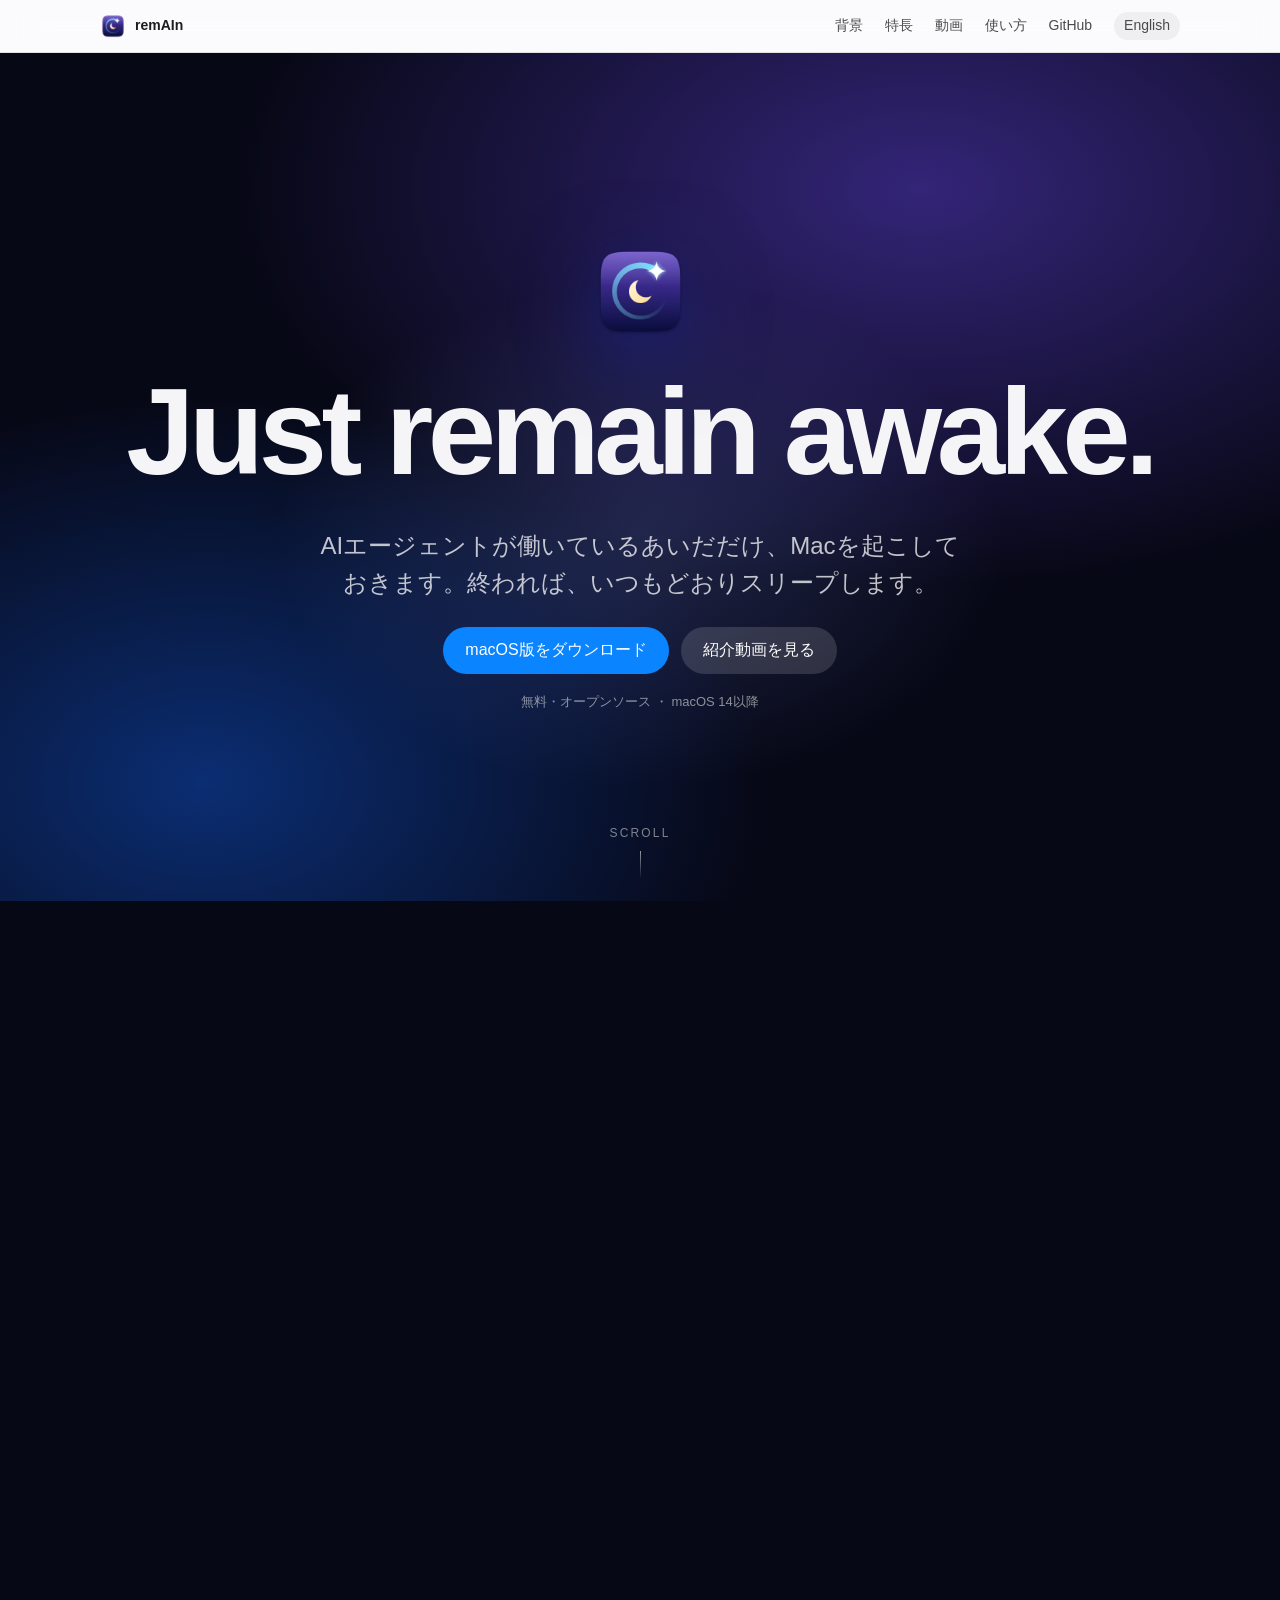
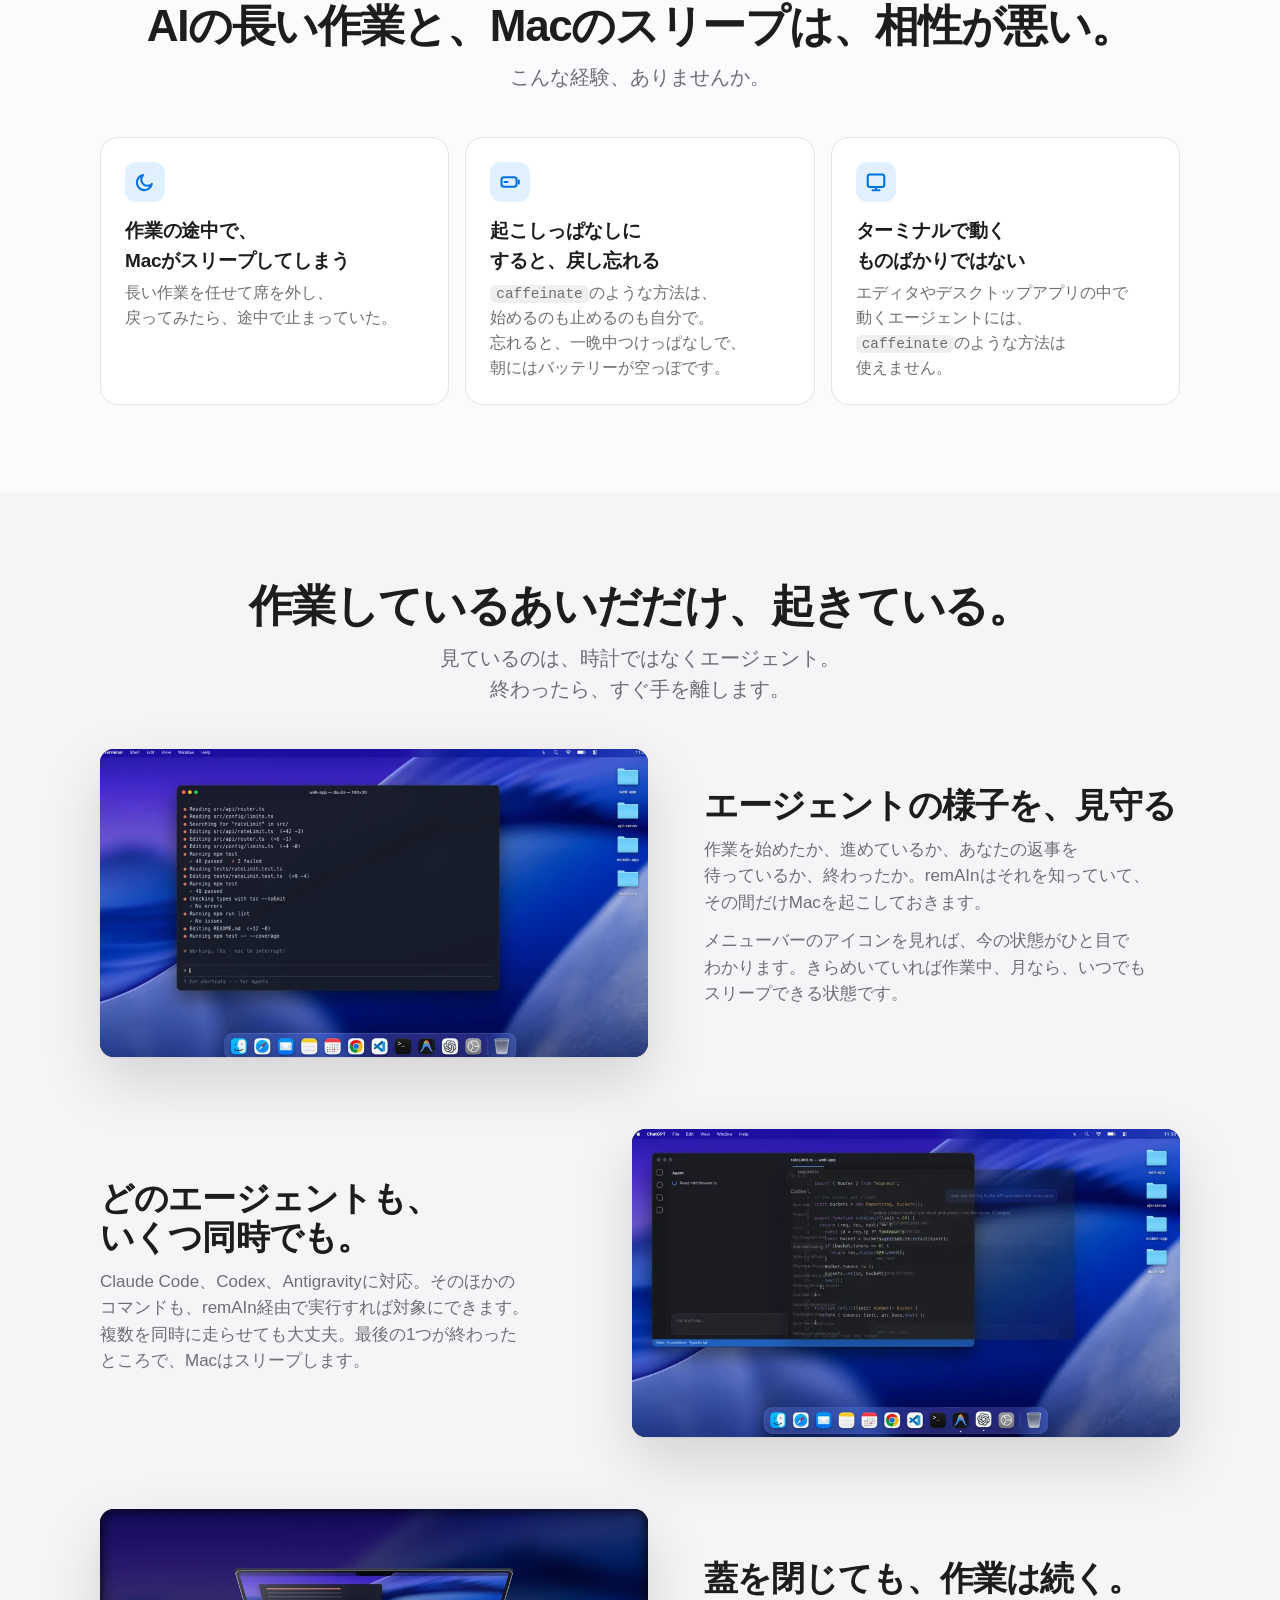
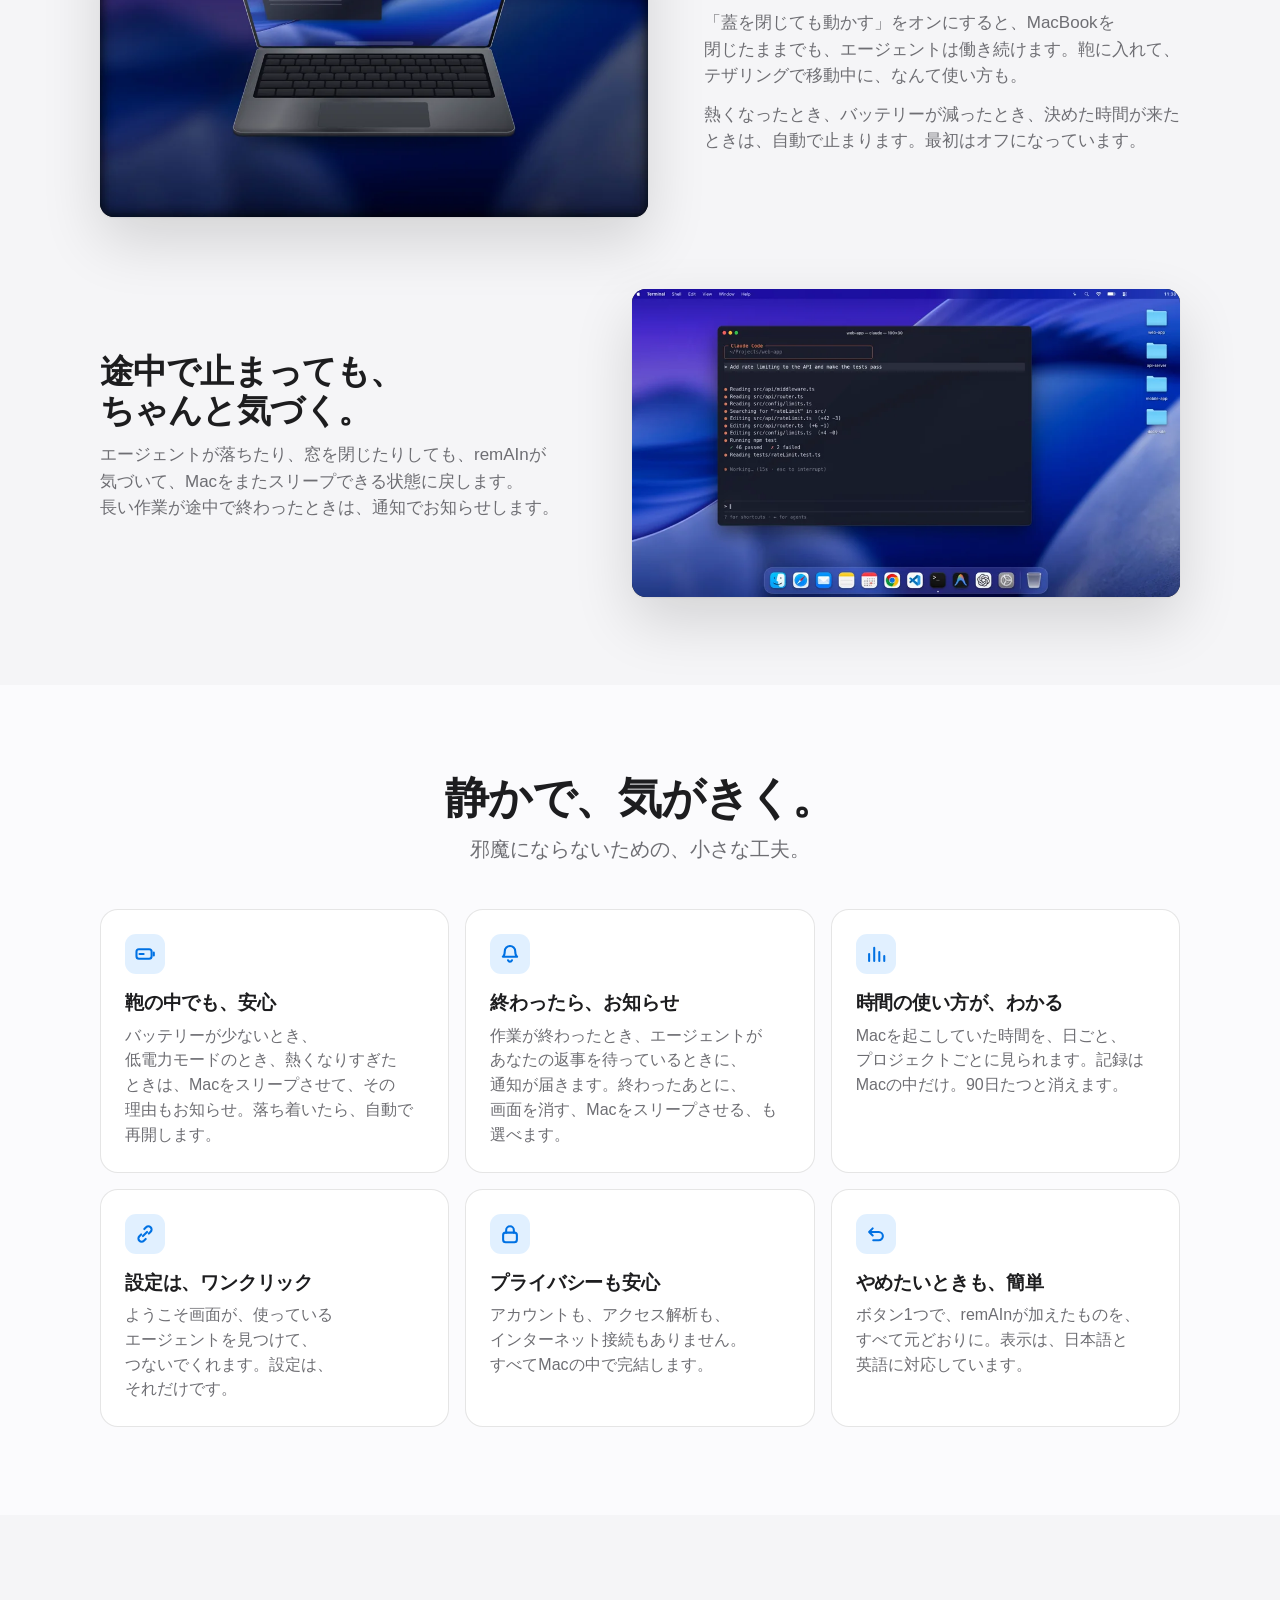
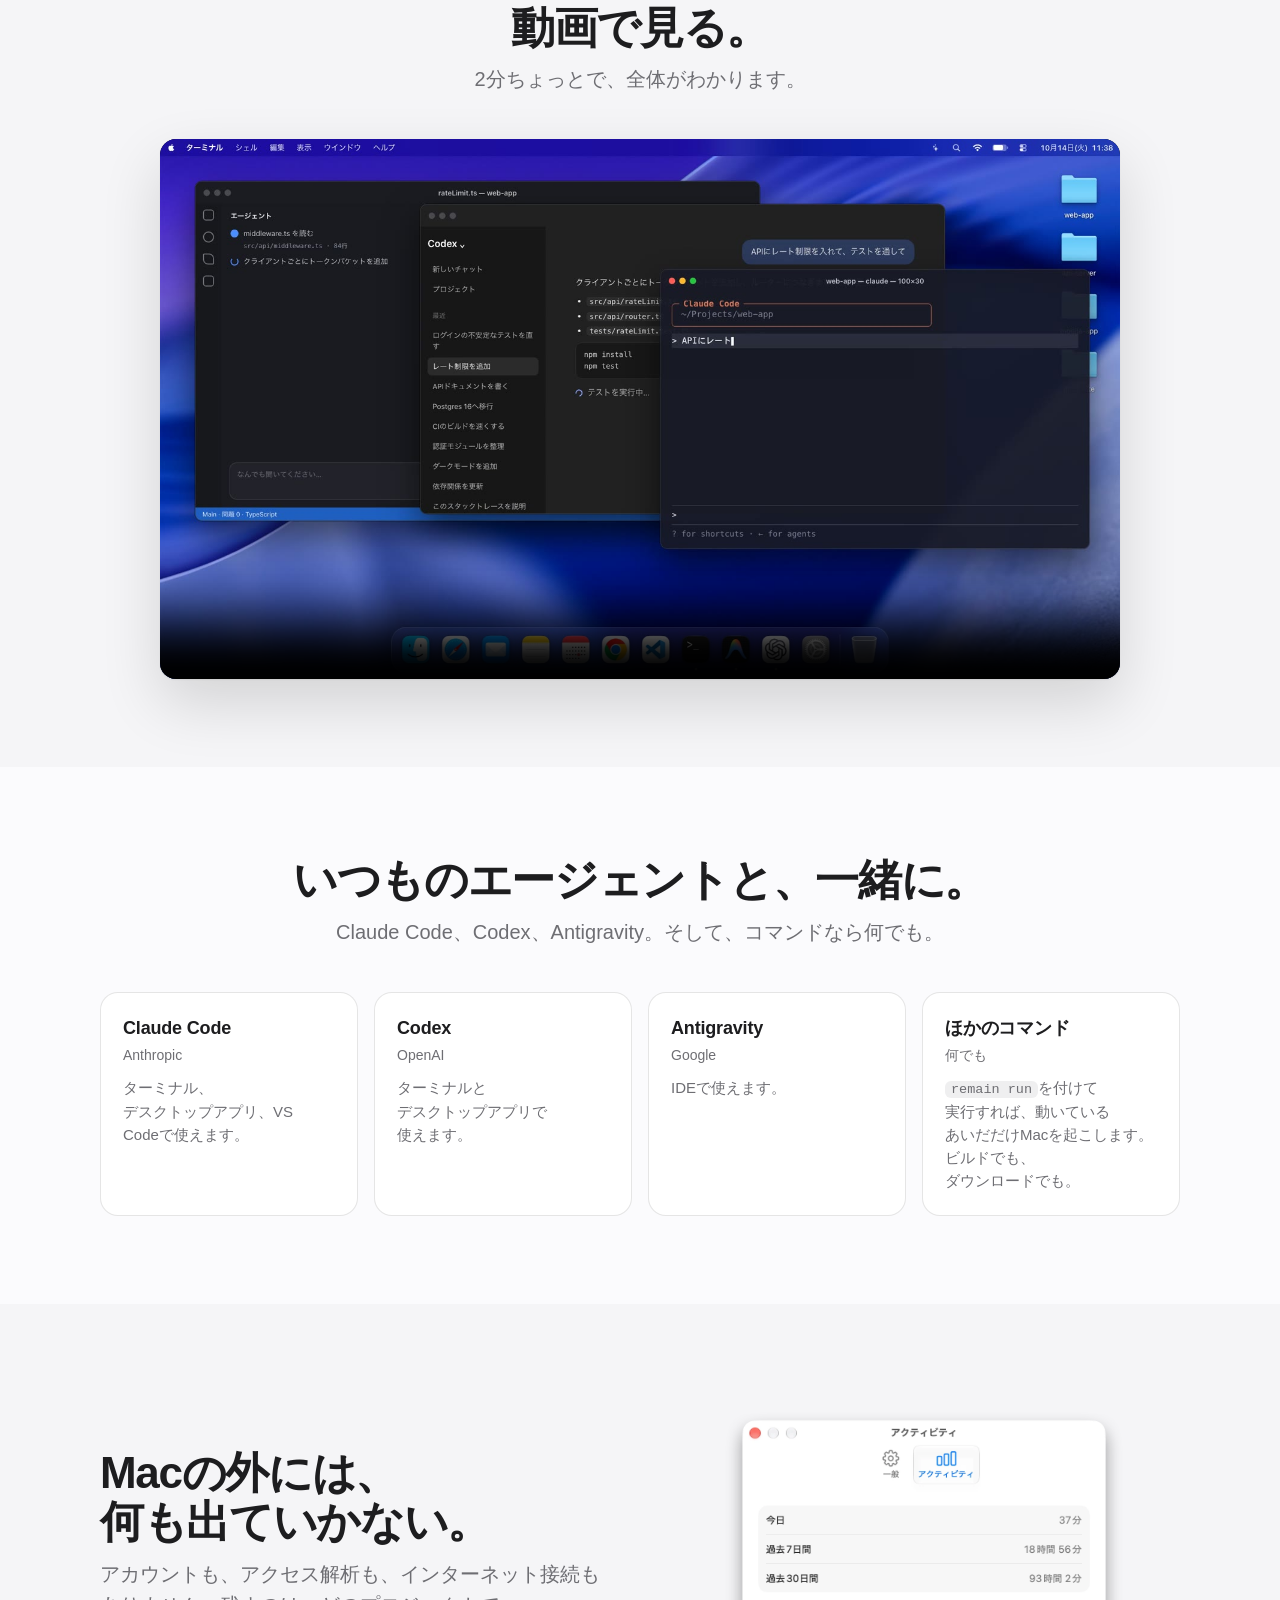
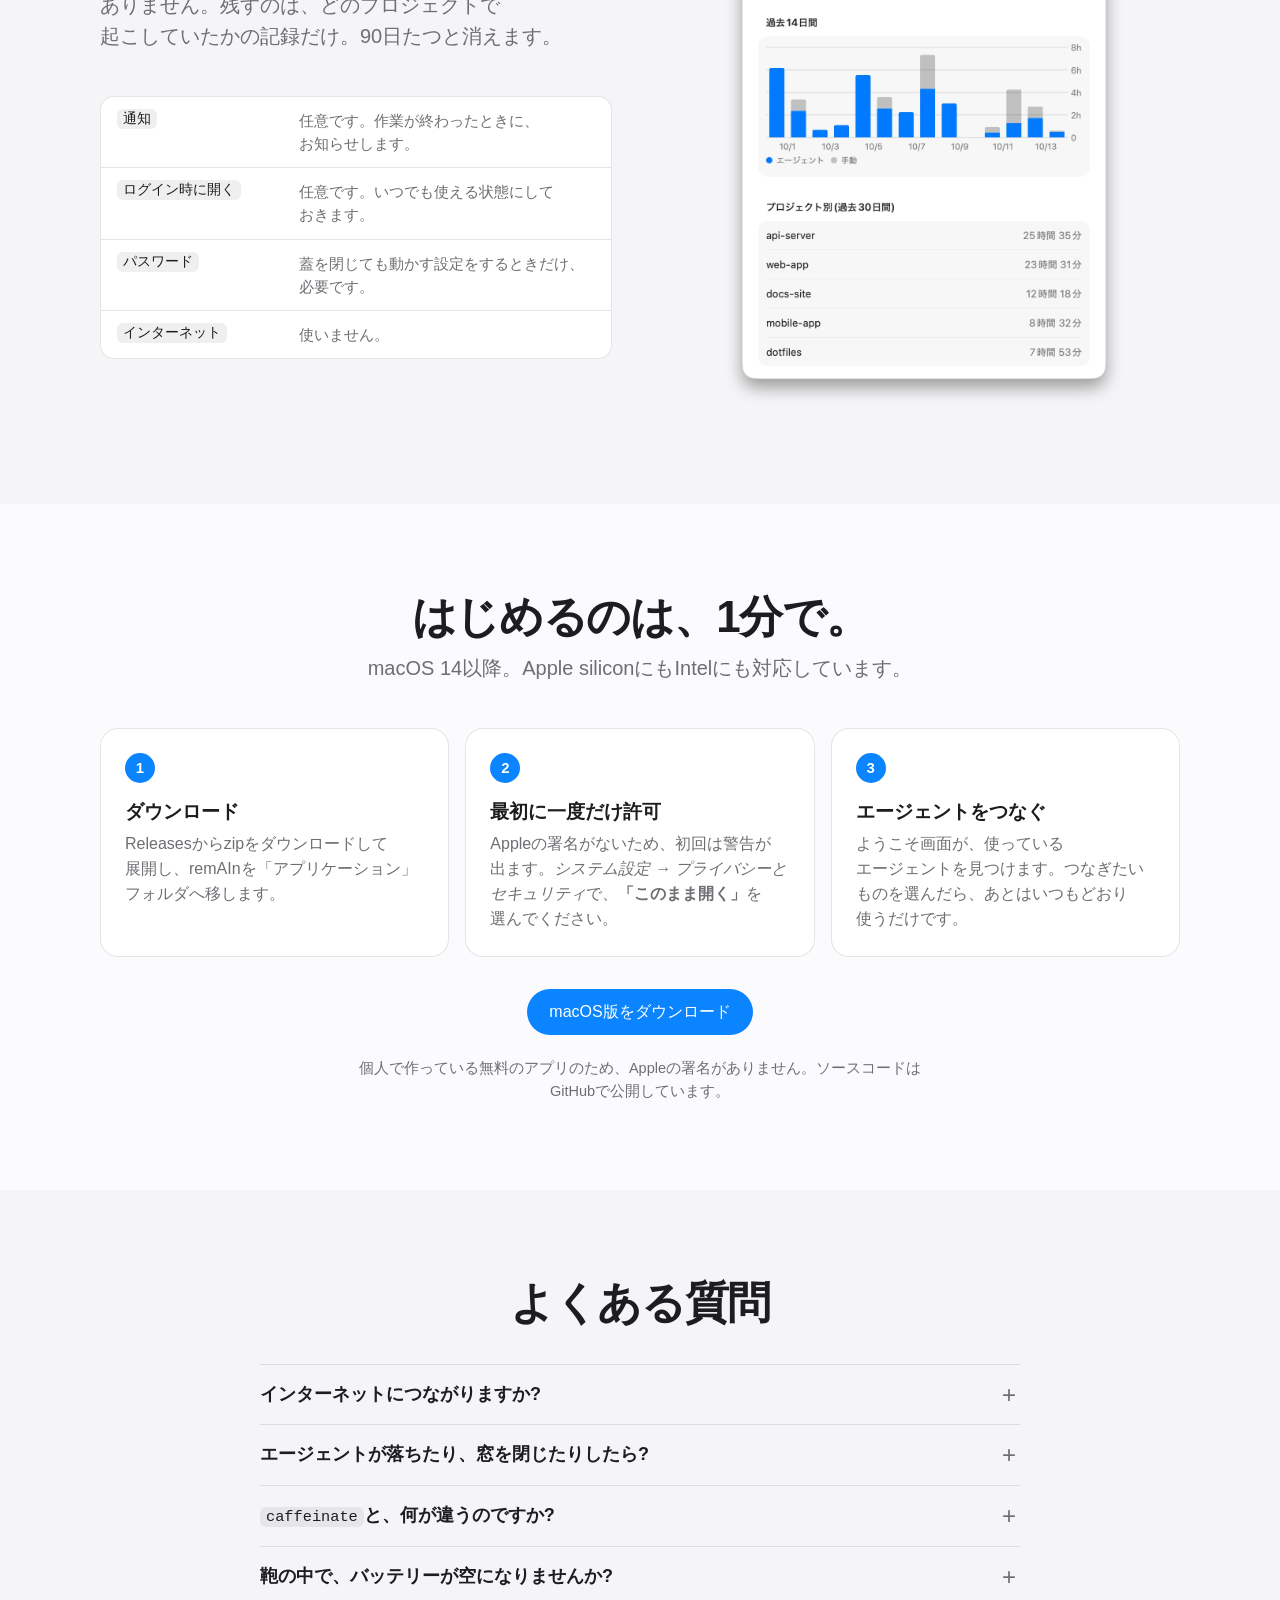
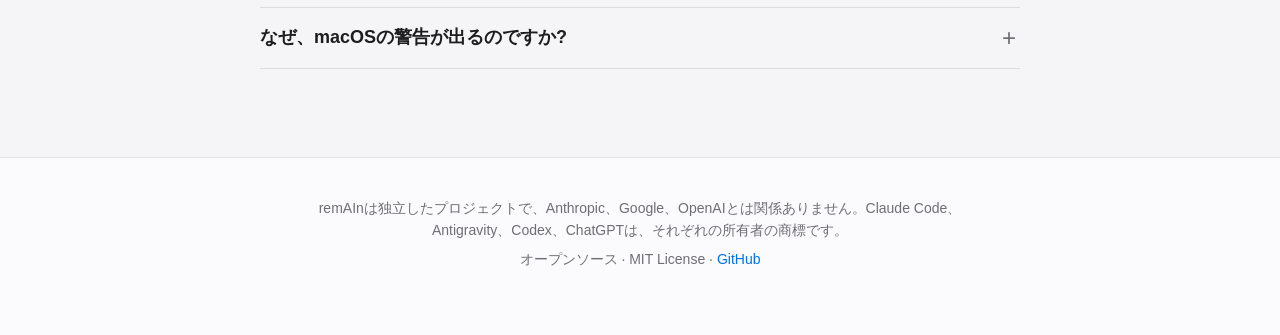
==== docs/ja/index.html @ 37622bcc "docs: stop saying 'wrap' for commands; describe what actually happens" ====
<!doctype html>
<html lang="ja">
<head>
<meta charset="utf-8">
<meta name="viewport" content="width=device-width, initial-scale=1">
<title>remAIn: AIエージェントが働くあいだだけ、Macを起こしておく</title>
<meta name="description" content="AIエージェント(Claude Code、Codex、Antigravity)が働いているあいだだけMacを起こしておき、終われば、いつもどおりスリープさせる、メニューバーの小さなアプリ。">
<meta property="og:title" content="remAIn: AIエージェントが働くあいだだけ、Macを起こしておく">
<meta property="og:description" content="エージェントが働くあいだは起きていて、終われば、いつもどおりスリープする。無料、オープンソース、Macの外には何も出ません。">
<meta property="og:type" content="website">
<meta property="og:image" content="https://haruhito767676.github.io/remain/media/social-preview.png">
<link rel="icon" href="../media/favicon-32.png">
<link rel="apple-touch-icon" href="../media/icon-256.png">
<link rel="alternate" hreflang="en" href="https://haruhito767676.github.io/remain/">
<link rel="stylesheet" href="../style.css">
</head>
<body>
<header class="nav"><div class="wrap">
  <a class="brand" href="#top"><img src="../media/icon-256.png" width="26" height="26" alt="">remAIn</a>
  <span class="grow"></span>
  <a class="hide-s" href="#why">背景</a><a class="hide-s" href="#features">特長</a><a class="hide-s" href="#video">動画</a><a class="hide-s" href="#install">使い方</a><a class="hide-s" href="https://github.com/haruhito767676/remain">GitHub</a>
  <a class="lang" href="../" hreflang="en">English</a>
</div></header>

<main>
<section class="hero" id="top" data-hero>
  <div class="stick">
    <div class="hero-inner">
      <img class="hero-icon" src="../media/icon-256.png" alt="">
      <h1 class="pun" aria-label="remAIn"><span class="side" data-side>Just&nbsp;</span>rem<span class="aiwrap"><span class="lo">AI</span><span class="ai">AI</span></span>n<span class="side" data-side>&nbsp;awake.</span></h1>
      <div class="hero-rest">
        <p class="lead">AIエージェントが働いているあいだだけ、Macを起こしておきます。終われば、いつもどおりスリープします。</p>
        <div class="cta"><a class="btn" href="https://github.com/haruhito767676/remain/releases/latest">macOS版をダウンロード</a><a class="btn alt" href="#video">紹介動画を見る</a></div>
        <p class="note">無料・オープンソース ・ macOS 14以降</p>
      </div>
    </div>
    <div class="hint">Scroll</div>
  </div>
</section>

<section id="why"><div class="wrap">
  <h2>AIの長い作業と、Macのスリープは、相性が悪い。</h2>
  <p class="sub">こんな経験、ありませんか。</p>
  <div class="grid">
    <div class="card"><div class="ic"><svg width="22" height="22" viewBox="0 0 16 16" fill="none" stroke="currentColor" stroke-width="1.5" stroke-linecap="round" stroke-linejoin="round" aria-hidden="true"><path d="M13 9.4A5.5 5.5 0 1 1 6.6 3a4.4 4.4 0 0 0 6.4 6.4z"/></svg></div><h3>作業の途中で、Macがスリープしてしまう</h3><p>長い作業を任せて席を外し、戻ってみたら、途中で止まっていた。</p></div>
    <div class="card"><div class="ic"><svg width="22" height="22" viewBox="0 0 16 16" fill="none" stroke="currentColor" stroke-width="1.5" stroke-linecap="round" stroke-linejoin="round" aria-hidden="true"><rect x="1.8" y="4.6" width="11" height="6.8" rx="1.8"/><path d="M14.4 7v2"/><path d="M4 8h2.2"/></svg></div><h3>起こしっぱなしにすると、戻し忘れる</h3><p><code>caffeinate</code>のような方法は、始めるのも止めるのも自分で。忘れると、一晩中つけっぱなしで、朝にはバッテリーが空っぽです。</p></div>
    <div class="card"><div class="ic"><svg width="22" height="22" viewBox="0 0 16 16" fill="none" stroke="currentColor" stroke-width="1.5" stroke-linecap="round" stroke-linejoin="round" aria-hidden="true"><rect x="2" y="2.6" width="12" height="9" rx="1.6"/><path d="M5.5 14h5M8 11.6V14"/></svg></div><h3>ターミナルで動くものばかりではない</h3><p>エディタやデスクトップアプリの中で動くエージェントには、<code>caffeinate</code>のような方法は使えません。</p></div>
  </div>
</div></section>

<section id="features" class="alt"><div class="wrap">
  <h2>作業しているあいだだけ、起きている。</h2>
  <p class="sub">見ているのは、時計ではなくエージェント。終わったら、すぐ手を離します。</p>

  <div class="feature">
    <div class="media"><img src="../media/loop-hero.webp" width="960" height="540" alt="エージェントが作業しているあいだ、メニューバーのアイコンがきらめき、時計が進みます。終わると、アイコンは月に戻ります"></div>
    <div><h3>エージェントの様子を、見守る</h3><p>作業を始めたか、進めているか、あなたの返事を待っているか、終わったか。remAInはそれを知っていて、その間だけMacを起こしておきます。</p><p>メニューバーのアイコンを見れば、今の状態がひと目でわかります。きらめいていれば作業中、月なら、いつでもスリープできる状態です。</p></div>
  </div>
  <div class="feature flip">
    <div class="media"><img src="../media/loop-agents.webp" width="960" height="540" alt="IDE、ChatGPTアプリ、ターミナルの3つのエージェントが同時に動き、2つが終わって窓が消え、最後の1つが動き続けます" loading="lazy"></div>
    <div><h3>どのエージェントも、いくつ同時でも。</h3><p>Claude Code、Codex、Antigravityに対応。そのほかのコマンドも、remAIn経由で実行すれば対象にできます。複数を同時に走らせても大丈夫。最後の1つが終わったところで、Macはスリープします。</p></div>
  </div>
  <div class="feature">
    <div class="media"><img src="../media/loop-lid.webp" width="960" height="540" alt="MacBookの蓋を閉じても作業は続き、合わせ目に小さな灯りが残ります。作業が止まると、灯りが消えます" loading="lazy"></div>
    <div><h3>蓋を閉じても、作業は続く。</h3><p>「蓋を閉じても動かす」をオンにすると、MacBookを閉じたままでも、エージェントは働き続けます。鞄に入れて、テザリングで移動中に、なんて使い方も。</p><p>熱くなったとき、バッテリーが減ったとき、決めた時間が来たときは、自動で止まります。最初はオフになっています。</p></div>
  </div>
  <div class="feature flip">
    <div class="media"><img src="../media/loop-stop.webp" width="960" height="540" alt="ターミナルが接続エラーで止まり、メニューバーのアイコンが月に戻ります" loading="lazy"></div>
    <div><h3>途中で止まっても、ちゃんと気づく。</h3><p>エージェントが落ちたり、窓を閉じたりしても、remAInが気づいて、Macをまたスリープできる状態に戻します。長い作業が途中で終わったときは、通知でお知らせします。</p></div>
  </div>
</div></section>

<section id="more"><div class="wrap">
  <h2>静かで、気がきく。</h2>
  <p class="sub">邪魔にならないための、小さな工夫。</p>
  <div class="grid">
    <div class="card"><div class="ic"><svg width="22" height="22" viewBox="0 0 16 16" fill="none" stroke="currentColor" stroke-width="1.5" stroke-linecap="round" stroke-linejoin="round" aria-hidden="true"><rect x="1.8" y="4.6" width="11" height="6.8" rx="1.8"/><path d="M14.4 7v2M4 8h3"/></svg></div><h3>鞄の中でも、安心</h3><p>バッテリーが少ないとき、低電力モードのとき、熱くなりすぎたときは、Macをスリープさせて、その理由もお知らせ。落ち着いたら、自動で再開します。</p></div>
    <div class="card"><div class="ic"><svg width="22" height="22" viewBox="0 0 16 16" fill="none" stroke="currentColor" stroke-width="1.5" stroke-linecap="round" stroke-linejoin="round" aria-hidden="true"><path d="M8 2.2a3.8 3.8 0 0 0-3.8 3.8c0 3-1.4 4-1.4 4h10.4s-1.4-1-1.4-4A3.8 3.8 0 0 0 8 2.2zM6.6 12.6a1.5 1.5 0 0 0 2.8 0"/></svg></div><h3>終わったら、お知らせ</h3><p>作業が終わったとき、エージェントがあなたの返事を待っているときに、通知が届きます。終わったあとに、画面を消す、Macをスリープさせる、も選べます。</p></div>
    <div class="card"><div class="ic"><svg width="22" height="22" viewBox="0 0 16 16" fill="none" stroke="currentColor" stroke-width="1.5" stroke-linecap="round" stroke-linejoin="round" aria-hidden="true"><path d="M3 13V8M6.7 13V3.5M10.4 13V6.5M14 13V9.5"/></svg></div><h3>時間の使い方が、わかる</h3><p>Macを起こしていた時間を、日ごと、プロジェクトごとに見られます。記録はMacの中だけ。90日たつと消えます。</p></div>
    <div class="card"><div class="ic"><svg width="22" height="22" viewBox="0 0 16 16" fill="none" stroke="currentColor" stroke-width="1.5" stroke-linecap="round" stroke-linejoin="round" aria-hidden="true"><path d="M6.5 9.5l3-3M5.2 8.3l-1.3 1.3a2.3 2.3 0 0 0 3.3 3.3l1.3-1.3M10.8 7.7l1.3-1.3a2.3 2.3 0 0 0-3.3-3.3L7.5 4.4"/></svg></div><h3>設定は、ワンクリック</h3><p>ようこそ画面が、使っているエージェントを見つけて、つないでくれます。設定は、それだけです。</p></div>
    <div class="card"><div class="ic"><svg width="22" height="22" viewBox="0 0 16 16" fill="none" stroke="currentColor" stroke-width="1.5" stroke-linecap="round" stroke-linejoin="round" aria-hidden="true"><rect x="3" y="7" width="10" height="7" rx="1.8"/><path d="M5.2 7V5.2a2.8 2.8 0 0 1 5.6 0V7"/></svg></div><h3>プライバシーも安心</h3><p>アカウントも、アクセス解析も、インターネット接続もありません。すべてMacの中で完結します。</p></div>
    <div class="card"><div class="ic"><svg width="22" height="22" viewBox="0 0 16 16" fill="none" stroke="currentColor" stroke-width="1.5" stroke-linecap="round" stroke-linejoin="round" aria-hidden="true"><path d="M3 6.5h7a3 3 0 0 1 0 6H6M3 6.5l2.6-2.6M3 6.5l2.6 2.6"/></svg></div><h3>やめたいときも、簡単</h3><p>ボタン1つで、remAInが加えたものを、すべて元どおりに。表示は、日本語と英語に対応しています。</p></div>
  </div>
</div></section>

<section id="video" class="alt"><div class="wrap">
  <h2>動画で見る。</h2>
  <p class="sub">2分ちょっとで、全体がわかります。</p>
  <div class="video"><video controls playsinline preload="none" poster="../media/poster-ja.jpg" src="../media/intro-ja.mp4"></video></div>
</div></section>

<section id="agents"><div class="wrap">
  <h2>いつものエージェントと、一緒に。</h2>
  <p class="sub">Claude Code、Codex、Antigravity。そして、コマンドなら何でも。</p>
  <div class="agents">
    <div class="agent"><b>Claude Code</b><small>Anthropic</small><p>ターミナル、デスクトップアプリ、VS Codeで使えます。</p></div>
    <div class="agent"><b>Codex</b><small>OpenAI</small><p>ターミナルとデスクトップアプリで使えます。</p></div>
    <div class="agent"><b>Antigravity</b><small>Google</small><p>IDEで使えます。</p></div>
    <div class="agent"><b>ほかのコマンド</b><small>何でも</small><p><code>remain run</code>を付けて実行すれば、動いているあいだだけMacを起こします。ビルドでも、ダウンロードでも。</p></div>
  </div>
</div></section>

<section id="privacy" class="alt"><div class="wrap privacy">
  <div>
    <h2>Macの外には、何も出ていかない。</h2>
    <p class="sub">アカウントも、アクセス解析も、インターネット接続もありません。残すのは、どのプロジェクトで起こしていたかの記録だけ。90日たつと消えます。</p>
    <div class="perm">
      <div><code>通知</code><span>任意です。作業が終わったときに、お知らせします。</span></div>
      <div><code>ログイン時に開く</code><span>任意です。いつでも使える状態にしておきます。</span></div>
      <div><code>パスワード</code><span>蓋を閉じても動かす設定をするときだけ、必要です。</span></div>
      <div><code>インターネット</code><span>使いません。</span></div>
    </div>
  </div>
  <div class="shot"><picture><source media="(prefers-color-scheme: dark)" srcset="../media/shot-settings-activity-dark-ja.webp"><img src="../media/shot-settings-activity-light-ja.webp" alt="アクティビティのタブ。Macを起こしていた時間を、日ごと、プロジェクトごとに表示します" loading="lazy"></picture></div>
</div></section>

<section id="install"><div class="wrap">
  <h2>はじめるのは、1分で。</h2>
  <p class="sub">macOS 14以降。Apple siliconにもIntelにも対応しています。</p>
  <div class="steps">
    <div class="step"><h3>ダウンロード</h3><p>Releasesからzipをダウンロードして展開し、remAInを「アプリケーション」フォルダへ移します。</p></div>
    <div class="step"><h3>最初に一度だけ許可</h3><p>Appleの署名がないため、初回は警告が出ます。<em>システム設定 → プライバシーとセキュリティ</em>で、<strong>「このまま開く」</strong>を選んでください。</p></div>
    <div class="step"><h3>エージェントをつなぐ</h3><p>ようこそ画面が、使っているエージェントを見つけます。つなぎたいものを選んだら、あとはいつもどおり使うだけです。</p></div>
  </div>
  <div class="cta" style="margin-top:32px"><a class="btn" href="https://github.com/haruhito767676/remain/releases/latest">macOS版をダウンロード</a></div>
  <p class="fineprint">個人で作っている無料のアプリのため、Appleの署名がありません。ソースコードはGitHubで公開しています。</p>
</div></section>

<section id="faq" class="alt"><div class="wrap">
  <h2>よくある質問</h2>
  <div class="faq" style="margin-top:36px">
    <details><summary>インターネットにつながりますか?</summary><p>いいえ。remAInは、インターネットには一切つながりません。アカウントも、アクセス解析もありません。</p></details>
    <details><summary>エージェントが落ちたり、窓を閉じたりしたら?</summary><p>remAInが気づいて、Macをまたスリープできる状態に戻します。長い作業だったときは、通知でお知らせします。自分で止めたときは、何も出ません。</p></details>
    <details><summary><code>caffeinate</code>と、何が違うのですか?</summary><p><code>caffeinate</code>は、始めるのも止めるのも自分でやる道具です。remAInは、エージェントの動きを見て、自動で起こし、自動で手を離します。エディタやデスクトップアプリの中のエージェントにも使えます。</p></details>
    <details><summary>鞄の中で、バッテリーが空になりませんか?</summary><p>バッテリーが少ないとき、低電力モードのとき、熱くなりすぎたときは、スリープさせます。蓋を閉じても動かす設定は、最初はオフで、上限時間もあります。</p></details>
    <details><summary>なぜ、macOSの警告が出るのですか?</summary><p>Appleの署名がないためです。<em>システム設定 → プライバシーとセキュリティ</em>で一度だけ許可すれば、次からは出ません。</p></details>
  </div>
</div></section>
</main>

<footer><div class="wrap">
  <p>remAInは独立したプロジェクトで、Anthropic、Google、OpenAIとは関係ありません。Claude Code、Antigravity、Codex、ChatGPTは、それぞれの所有者の商標です。</p>
  <p>オープンソース · MIT License · <a href="https://github.com/haruhito767676/remain">GitHub</a></p>
</div></footer>
<script src="../app.js"></script>
</body>
</html>
---- docs/style.css ----
:root {
  color-scheme: light dark;
  --bg: #fbfbfd;
  --bg2: #f5f5f7;
  --card: #ffffff;
  --text: #1d1d1f;
  --muted: #6e6e73;
  --line: rgba(0, 0, 0, 0.1);
  --accent: #0a84ff;
  --accent-ink: #0071e3;
  --accent-soft: rgba(10, 132, 255, 0.12);
  --fill: rgba(120, 120, 128, 0.12);
  --shadow: 0 1px 2px rgba(0, 0, 0, 0.06), 0 24px 60px rgba(0, 0, 0, 0.14);
  --radius: 18px;
}
@media (prefers-color-scheme: dark) {
  :root {
    --bg: #000000;
    --bg2: #0e0e10;
    --card: #1c1c1e;
    --text: #f5f5f7;
    --muted: #a1a1a6;
    --line: rgba(255, 255, 255, 0.14);
    --accent-ink: #64a8ff;
    --accent-soft: rgba(10, 132, 255, 0.22);
    --fill: rgba(235, 235, 245, 0.12);
    --shadow: 0 0 0 0.5px rgba(255, 255, 255, 0.1), 0 24px 60px rgba(0, 0, 0, 0.6);
  }
}
* { box-sizing: border-box; }
html { scroll-behavior: smooth; scroll-padding-top: 64px; }
body {
  margin: 0; background: var(--bg); color: var(--text);
  font: 17px/1.55 -apple-system, BlinkMacSystemFont, "SF Pro Text", "Hiragino Sans", "Yu Gothic UI", "Segoe UI", sans-serif;
  -webkit-font-smoothing: antialiased;
}
a { color: var(--accent-ink); text-decoration: none; }
a:hover { text-decoration: underline; }
img, video { max-width: 100%; }
h1, h2, h3, .lead, .sub { text-wrap: balance; }
:lang(ja) { word-break: auto-phrase; line-break: strict; }
.wrap { width: min(1080px, calc(100% - 40px)); margin: 0 auto; }
code { font: 0.9em ui-monospace, "SF Mono", Menlo, monospace; background: var(--fill); padding: 1px 6px; border-radius: 6px; }

/* nav */
.nav {
  position: sticky; top: 0; z-index: 30;
  -webkit-backdrop-filter: saturate(180%) blur(20px); backdrop-filter: saturate(180%) blur(20px);
  background: color-mix(in srgb, var(--bg) 78%, transparent);
  border-bottom: 0.5px solid var(--line);
}
.nav .wrap { display: flex; align-items: center; gap: 22px; height: 52px; font-size: 14px; }
.brand { display: flex; align-items: center; gap: 9px; font-weight: 600; color: var(--text) !important; }
.brand img { border-radius: 7px; }
.nav .grow { flex: 1; }
.nav a:not(.brand) { color: var(--text); opacity: 0.8; }
.nav a:not(.brand):hover { opacity: 1; text-decoration: none; }
.nav .lang { padding: 3px 10px; border-radius: 99px; background: var(--fill); }
@media (max-width: 720px) { .nav .hide-s { display: none; } }

/* buttons */
.cta { display: flex; gap: 12px; justify-content: center; flex-wrap: wrap; }
.btn {
  display: inline-flex; align-items: center; gap: 8px;
  padding: 11px 22px; border-radius: 99px; font-size: 16px; font-weight: 500;
  background: var(--accent); color: #fff !important; text-decoration: none !important;
  transition: filter 0.15s, transform 0.1s;
}
.btn:hover { filter: brightness(1.1); }
.btn:active { transform: scale(0.98); }
.btn.alt { background: rgba(255, 255, 255, 0.14); }

/* hero: a night sky, and the pun that unfolds as you scroll */
.hero { position: relative; padding: 0; height: 340svh; color: #f5f5f7; background: #070816; }
.hero .stick {
  position: sticky; top: 52px; height: calc(100svh - 52px); overflow: hidden;
  display: grid; place-items: center; text-align: center;
  background:
    radial-gradient(1100px 640px at 72% 16%, rgba(88, 60, 200, 0.55), transparent 62%),
    radial-gradient(900px 620px at 16% 86%, rgba(14, 76, 190, 0.55), transparent 62%),
    #070816;
}
.hero .stick::before {
  content: ""; position: absolute; inset: -20%;
  background: radial-gradient(520px 360px at 50% 55%, rgba(120, 140, 255, 0.22), transparent 70%);
  animation: drift 14s ease-in-out infinite alternate; pointer-events: none;
}
@keyframes drift { to { transform: translate3d(6%, -4%, 0) scale(1.08); } }
.hero-inner { position: relative; width: min(1100px, calc(100% - 40px)); }
.hero-icon {
  width: clamp(72px, 11vh, 112px); height: auto; display: block; margin: 0 auto clamp(14px, 3vh, 28px);
  opacity: var(--icon, 1); transform: scale(calc(0.7 + 0.3 * var(--icon, 1)));
  filter: drop-shadow(0 18px 40px rgba(20, 40, 160, 0.55));
}
.pun {
  margin: 0 auto; font-size: clamp(40px, 9.6vw, 140px); line-height: 1.04; letter-spacing: -0.045em; font-weight: 700;
  white-space: nowrap; display: block; width: max-content; max-width: none;
}
.pun .side { display: inline-block; overflow: hidden; vertical-align: bottom; max-width: 0; opacity: 0; }
.pun .aiwrap { display: inline-block; position: relative; transform-origin: 50% 62%; }
.pun .aiwrap .ai {
  position: absolute; left: 0; top: 0; opacity: 0; font-weight: 800;
  background: linear-gradient(100deg, #86b0ff, #c78cff); -webkit-background-clip: text; background-clip: text; -webkit-text-fill-color: transparent;
}
.hero-rest { margin-top: clamp(14px, 3.4vh, 34px); opacity: var(--rest, 1); transform: translateY(calc((1 - var(--rest, 1)) * 18px)); }
.hero .lead { font-size: clamp(18px, 2.2vw, 24px); color: rgba(245, 245, 247, 0.78); max-width: 30em; margin: 0 auto 26px; }
.hero .note { margin: 18px 0 0; font-size: 13px; color: rgba(245, 245, 247, 0.55); }
.hero .hint {
  position: absolute; bottom: 22px; left: 0; right: 0; font-size: 12px; letter-spacing: 0.18em; text-transform: uppercase;
  color: rgba(245, 245, 247, 0.5); opacity: var(--hint, 0); pointer-events: none;
}
.hero .hint::after { content: ""; display: block; width: 1px; height: 28px; margin: 8px auto 0; background: linear-gradient(rgba(245, 245, 247, 0.6), transparent); animation: tick 1.8s ease-in-out infinite; }
@keyframes tick { 0% { transform: scaleY(0); transform-origin: top; } 50% { transform: scaleY(1); transform-origin: top; } 51% { transform-origin: bottom; } 100% { transform: scaleY(0); transform-origin: bottom; } }

/* On a phone, or with reduced motion, the hero is one screen and plays once by itself. */
@media (max-width: 720px), (prefers-reduced-motion: reduce) {
  .hero { height: auto; }
  .hero .stick { position: relative; top: 0; height: calc(100svh - 52px); min-height: 520px; }
  .hero .hint { display: none; }
}

/* sections */
section { padding: 88px 0; }
section.alt { background: var(--bg2); }
h2 { font-size: clamp(28px, 4vw, 44px); line-height: 1.12; letter-spacing: -0.03em; margin: 0 0 12px; text-align: center; }
.sub { color: var(--muted); font-size: clamp(17px, 2vw, 20px); text-align: center; max-width: 36em; margin: 0 auto 44px; }
:lang(ja) h2, :lang(ja) .sub { max-width: 32em; margin-left: auto; margin-right: auto; }

.grid { display: grid; grid-template-columns: repeat(3, 1fr); gap: 16px; }
.card { background: var(--card); border: 0.5px solid var(--line); border-radius: var(--radius); padding: 24px; }
.card h3 { margin: 14px 0 6px; font-size: 19px; letter-spacing: -0.01em; }
.card p { margin: 0; color: var(--muted); font-size: 16px; }
.card .ic { width: 40px; height: 40px; border-radius: 11px; display: grid; place-items: center; background: var(--accent-soft); color: var(--accent-ink); }
@media (max-width: 860px) { .grid { grid-template-columns: 1fr; } }
@media (min-width: 861px) and (max-width: 1000px) { .grid { grid-template-columns: repeat(2, 1fr); } }

/* feature rows: a loop beside its explanation */
.feature { display: grid; grid-template-columns: 1.15fr 1fr; gap: 56px; align-items: center; margin: 0 0 72px; }
.feature:last-child { margin-bottom: 0; }
.feature.flip { grid-template-columns: 1fr 1.15fr; }
.feature.flip .media { order: 2; }
.feature h3 { font-size: clamp(24px, 3vw, 34px); line-height: 1.15; letter-spacing: -0.025em; margin: 0 0 12px; }
.feature p { color: var(--muted); margin: 0 0 12px; }
.media img, .media video { display: block; width: 100%; height: auto; border-radius: 14px; box-shadow: var(--shadow); background: #0b0b10; }
@media (max-width: 860px) {
  .feature, .feature.flip { grid-template-columns: 1fr; gap: 22px; margin-bottom: 56px; }
  .feature.flip .media { order: 0; }
}

/* video */
.video { max-width: 960px; margin: 0 auto; }
.video video { width: 100%; border-radius: 16px; box-shadow: var(--shadow); background: #000; display: block; }

/* agents */
.agents { display: grid; grid-template-columns: repeat(4, 1fr); gap: 16px; }
.agent { background: var(--card); border: 0.5px solid var(--line); border-radius: var(--radius); padding: 22px; }
.agent b { display: block; font-size: 18px; letter-spacing: -0.01em; }
.agent small { display: block; color: var(--muted); margin: 2px 0 10px; font-size: 14px; }
.agent p { margin: 0; color: var(--muted); font-size: 15px; }
@media (max-width: 960px) { .agents { grid-template-columns: repeat(2, 1fr); } }
@media (max-width: 560px) { .agents { grid-template-columns: 1fr; } }

/* privacy */
.privacy { display: grid; grid-template-columns: 1fr 1fr; gap: 56px; align-items: center; }
.privacy h2, .privacy .sub { text-align: left; margin-left: 0; }
.privacy .shot { text-align: center; }
.privacy .shot img { width: min(420px, 100%); height: auto; }
.perm { margin-top: 18px; border: 0.5px solid var(--line); border-radius: 14px; overflow: hidden; background: var(--card); }
.perm div { display: grid; grid-template-columns: 170px 1fr; gap: 12px; padding: 12px 16px; font-size: 15px; border-top: 0.5px solid var(--line); }
.perm div:first-child { border-top: 0; }
.perm span { color: var(--muted); }
.perm code { align-self: start; justify-self: start; }
@media (max-width: 860px) { .privacy { grid-template-columns: 1fr; gap: 32px; } .perm div { grid-template-columns: 1fr; gap: 2px; } }

/* steps */
.steps { display: grid; grid-template-columns: repeat(3, 1fr); gap: 16px; counter-reset: step; }
.step { background: var(--card); border: 0.5px solid var(--line); border-radius: var(--radius); padding: 24px; counter-increment: step; }
.step::before { content: counter(step); display: grid; place-items: center; width: 30px; height: 30px; border-radius: 50%; background: var(--accent); color: #fff; font-weight: 600; font-size: 15px; margin-bottom: 14px; }
.step h3 { margin: 0 0 6px; font-size: 19px; }
.step p { margin: 0; color: var(--muted); font-size: 16px; }
.fineprint { max-width: 40em; margin: 22px auto 0; text-align: center; color: var(--muted); font-size: 14.5px; }
@media (max-width: 860px) { .steps { grid-template-columns: 1fr; } }

/* faq */
.faq { max-width: 760px; margin: 0 auto; }
.faq details { border-top: 0.5px solid var(--line); padding: 16px 0; }
.faq details:last-child { border-bottom: 0.5px solid var(--line); }
.faq summary { cursor: pointer; font-weight: 600; font-size: 18px; list-style: none; position: relative; padding-right: 36px; }
.faq summary::-webkit-details-marker { display: none; }
.faq summary::after { content: "+"; position: absolute; right: 4px; top: 50%; transform: translateY(-50%); color: var(--muted); font-weight: 400; font-size: 24px; line-height: 1; }
.faq summary code { font-size: 0.85em; }
.faq details[open] summary::after { content: "−"; }
.faq p { margin: 10px 0 0; color: var(--muted); }

footer { padding: 40px 0 56px; border-top: 0.5px solid var(--line); color: var(--muted); font-size: 14px; text-align: center; }
footer p { margin: 0 auto 8px; max-width: 46em; }
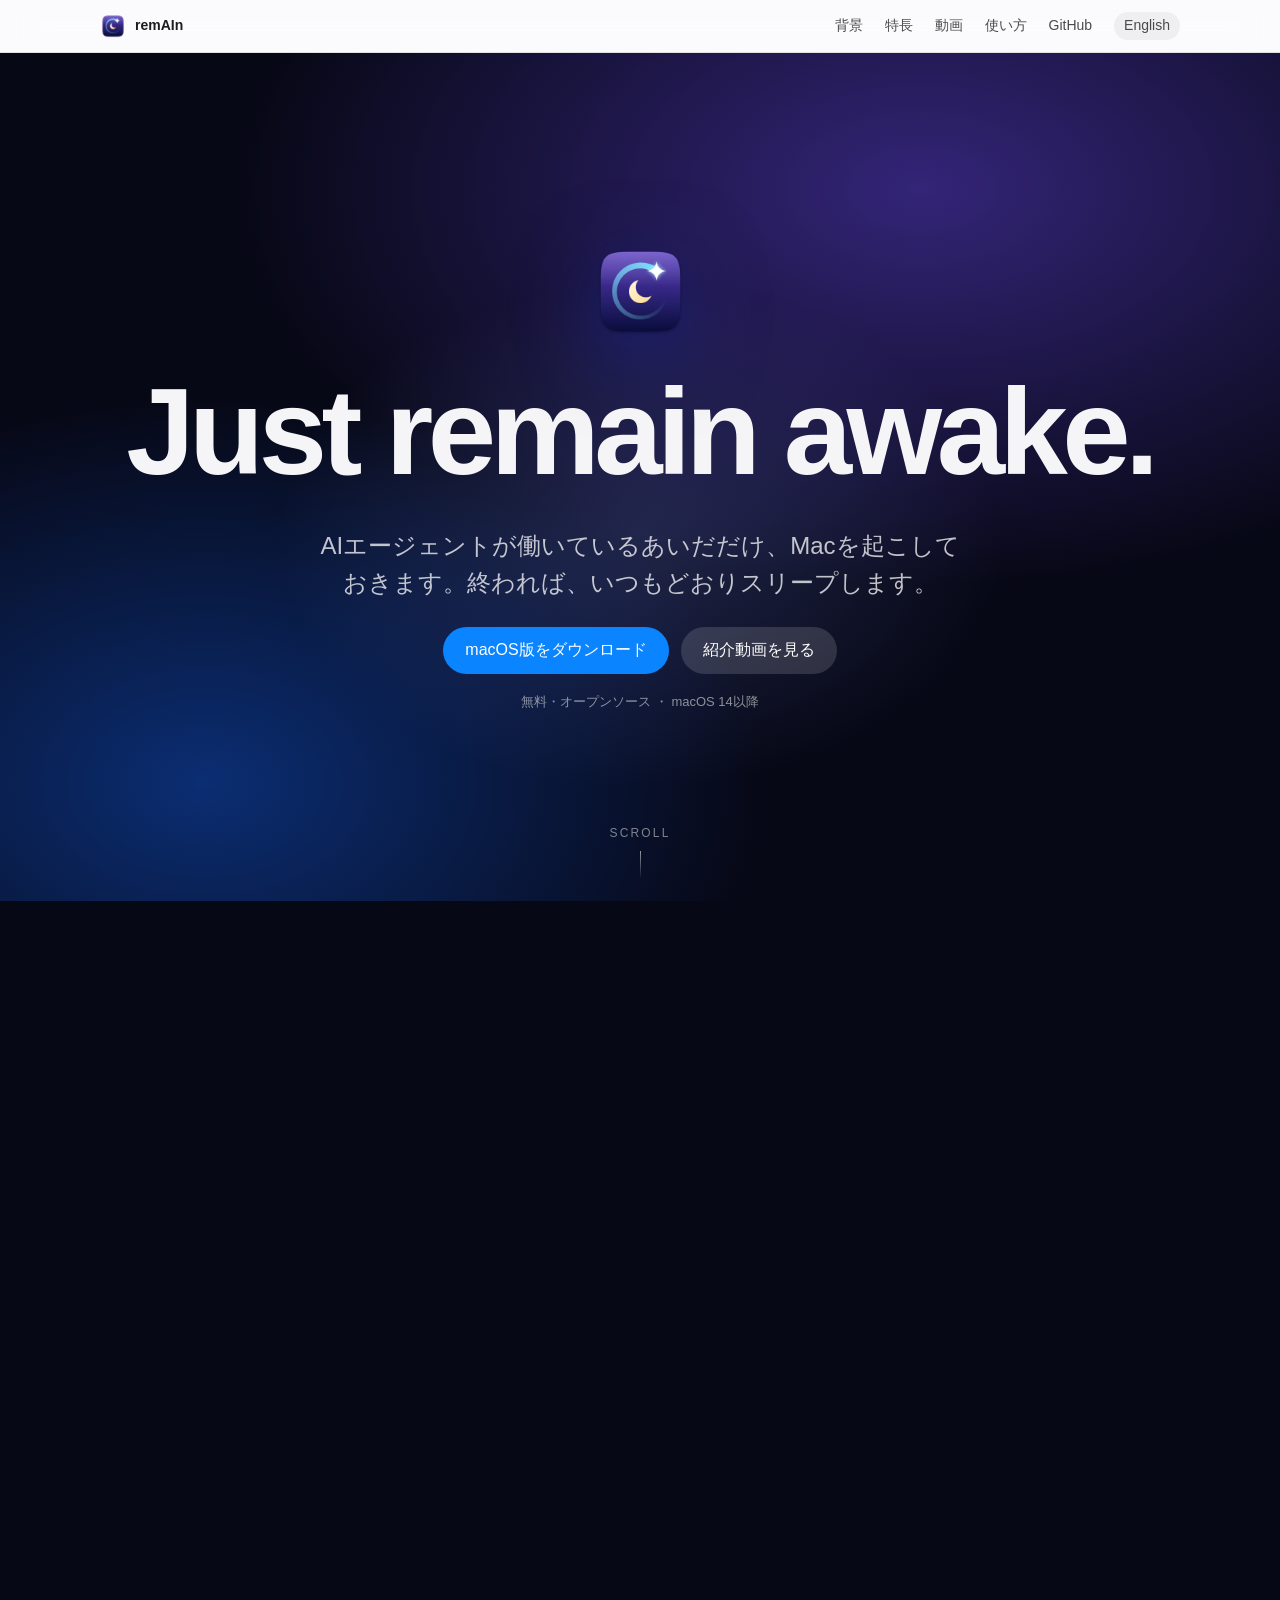
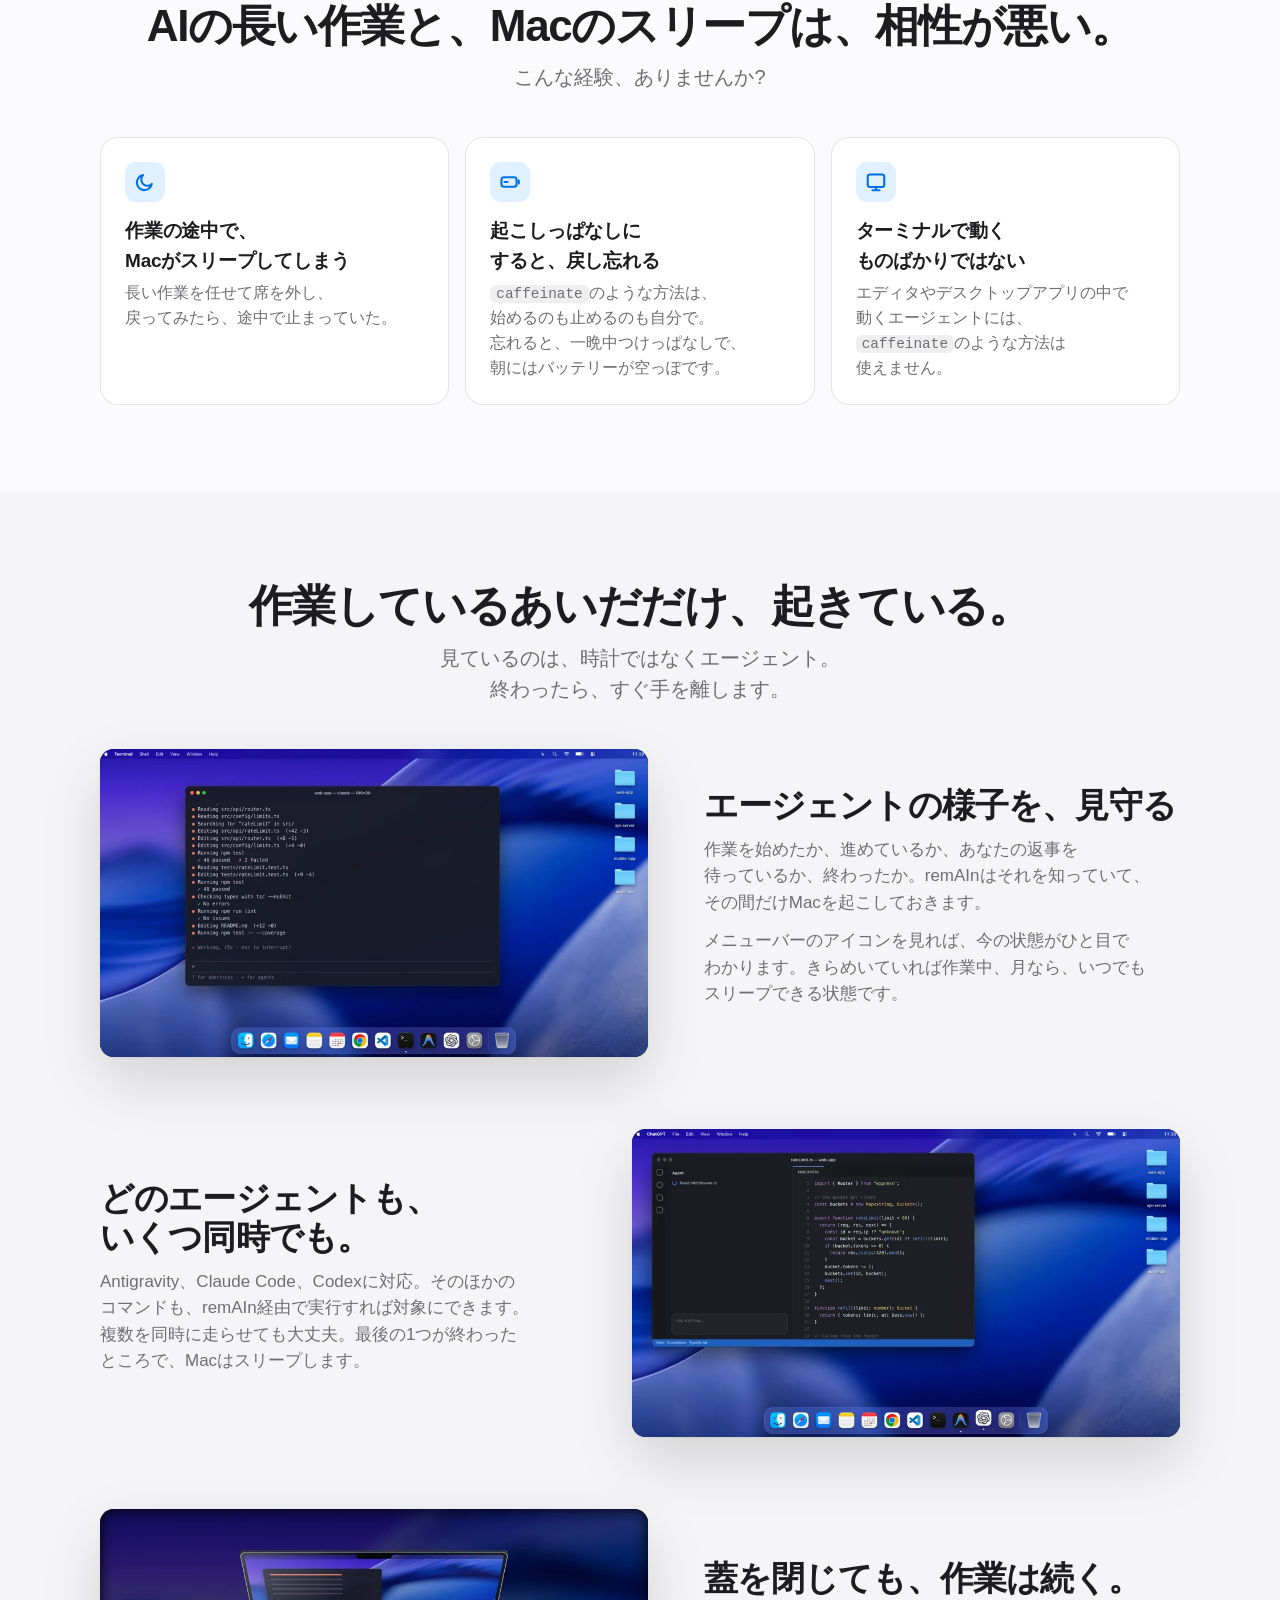
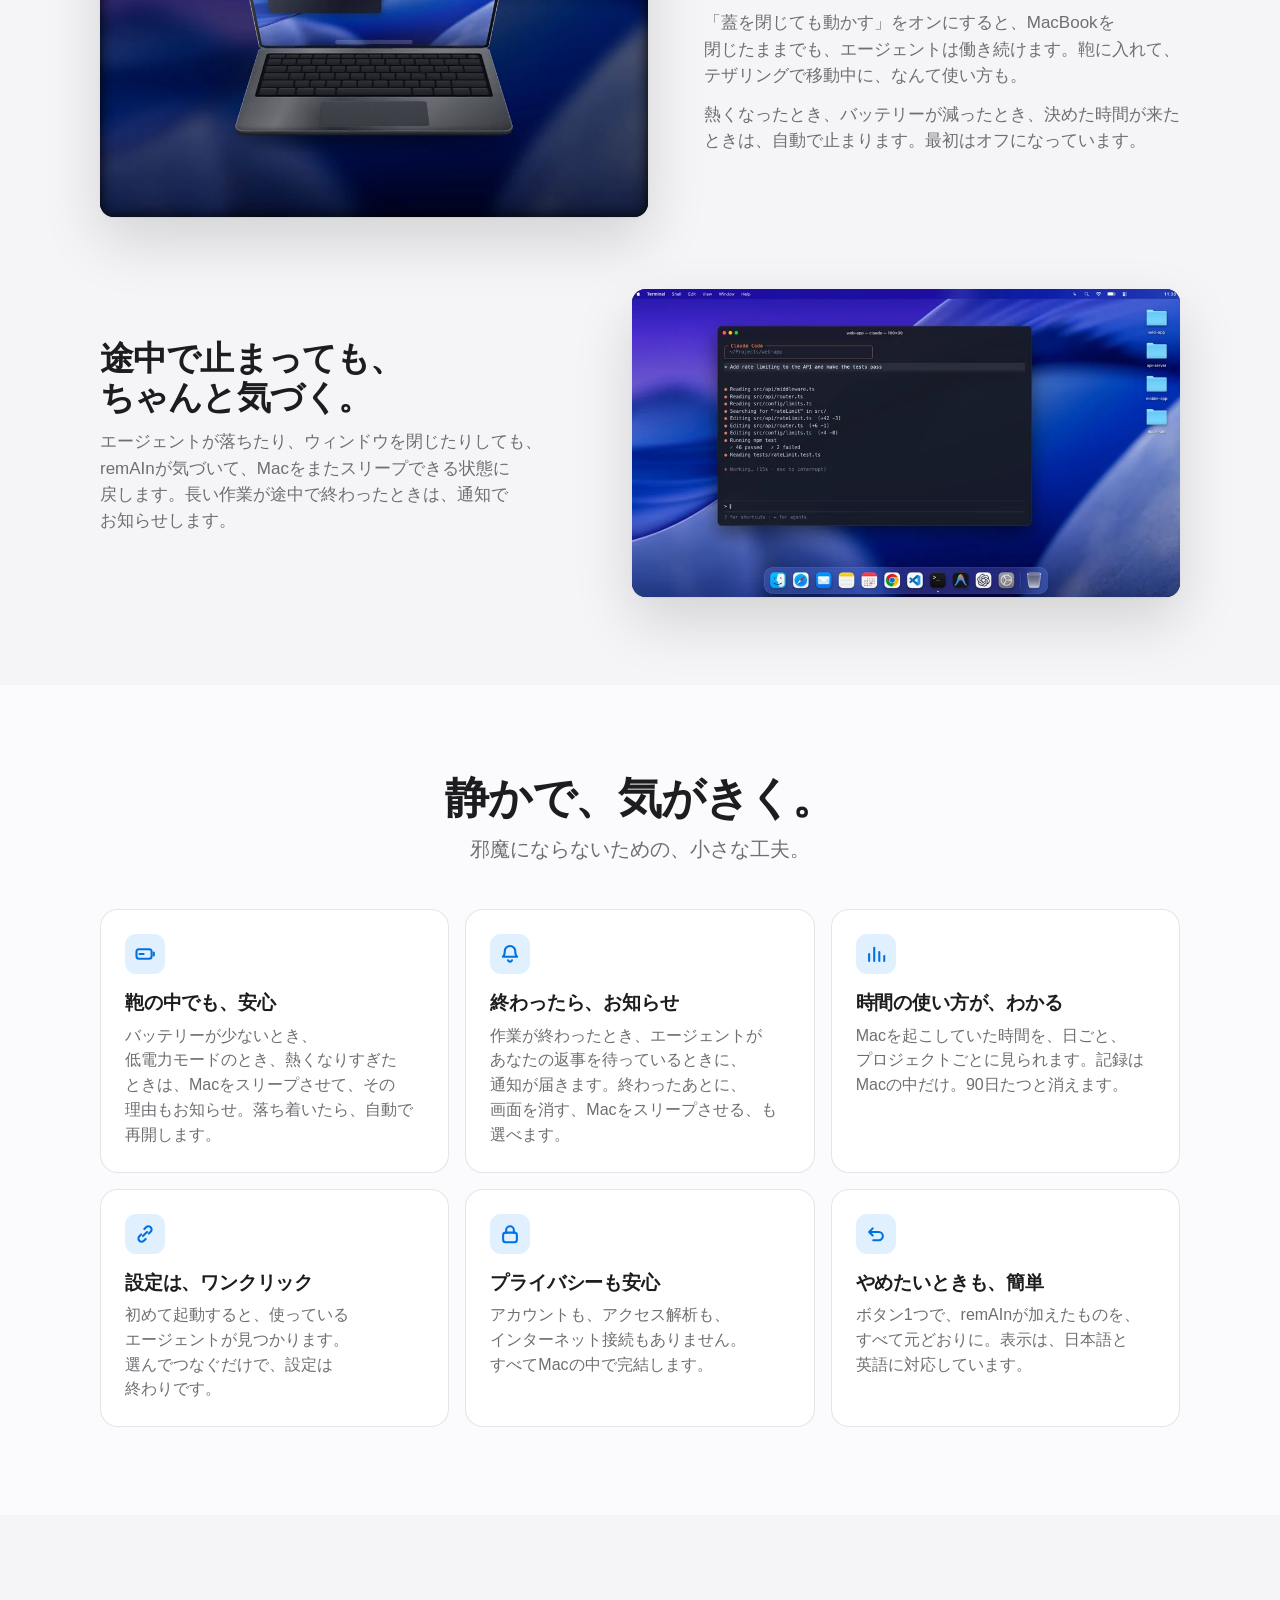
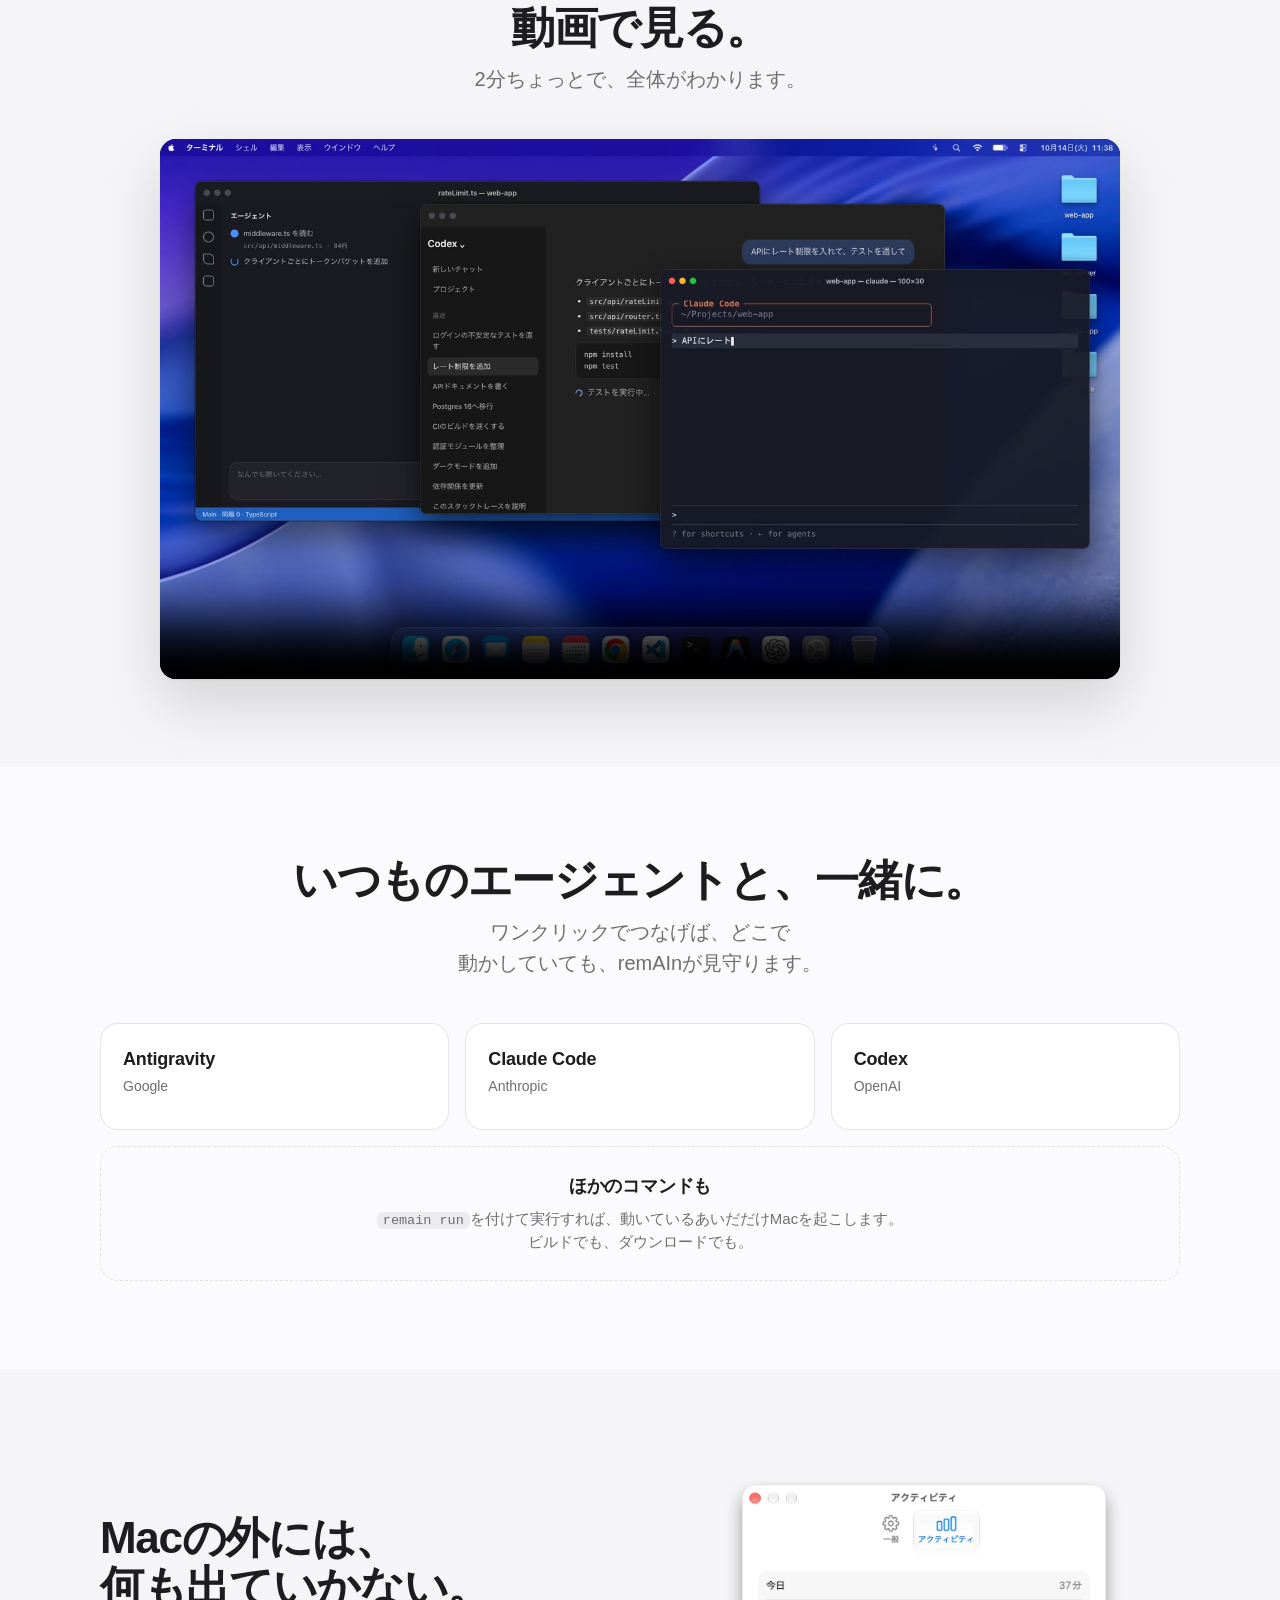
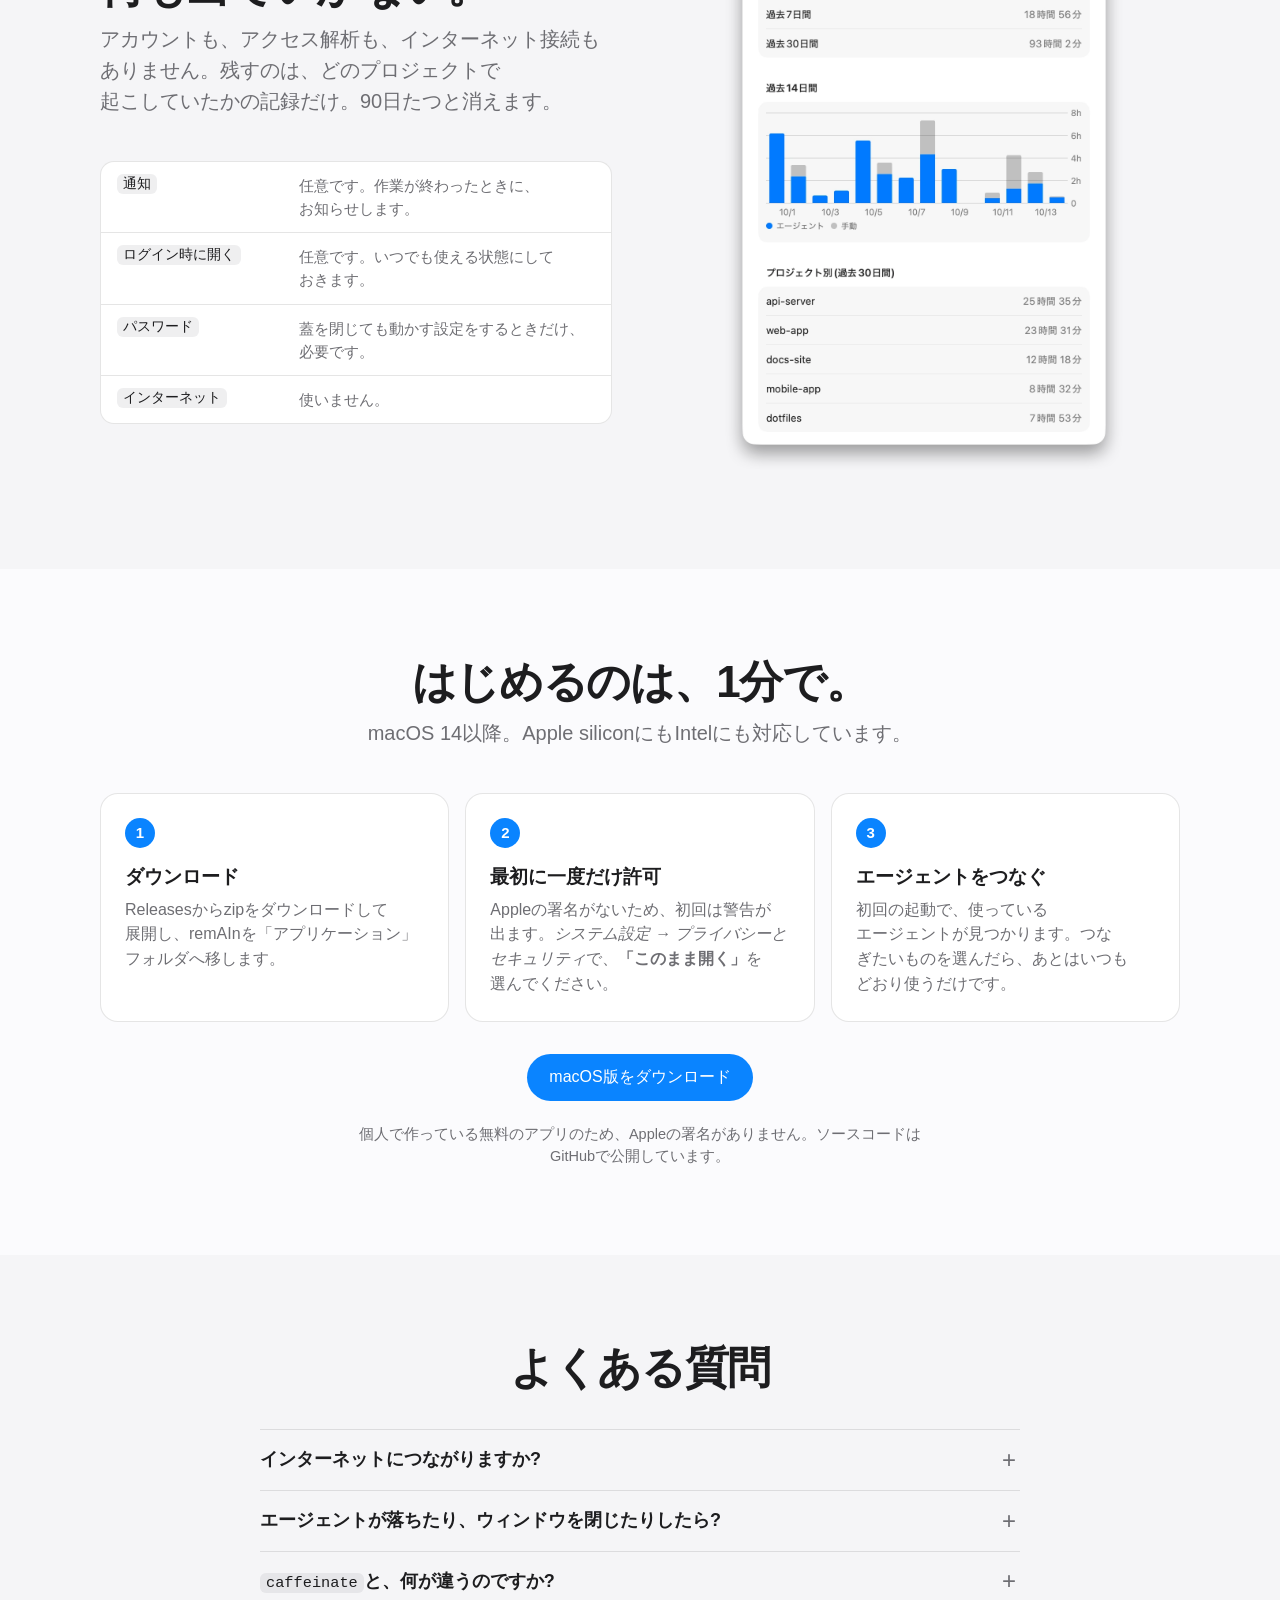
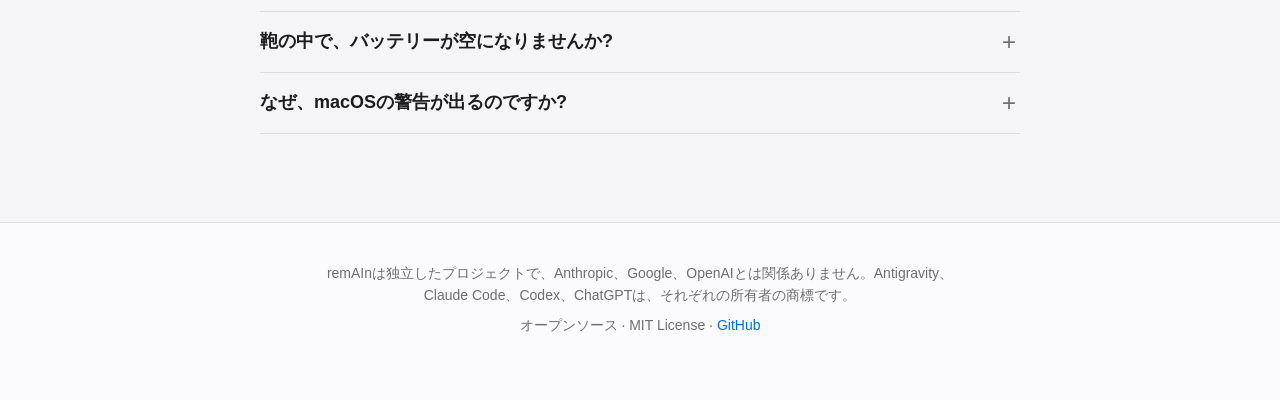
==== commit dcdbeb1d: "docs: a 3+1 agents section, alphabetical agent order, ウィンドウ for 窓, and no 'welcome screen' wording" ====
--- a/docs/ja/index.html
+++ b/docs/ja/index.html
@@ -4,7 +4,7 @@
 <meta charset="utf-8">
 <meta name="viewport" content="width=device-width, initial-scale=1">
 <title>remAIn: AIエージェントが働くあいだだけ、Macを起こしておく</title>
-<meta name="description" content="AIエージェント(Claude Code、Codex、Antigravity)が働いているあいだだけMacを起こしておき、終われば、いつもどおりスリープさせる、メニューバーの小さなアプリ。">
+<meta name="description" content="AIエージェント(Antigravity、Claude Code、Codex)が働いているあいだだけMacを起こしておき、終われば、いつもどおりスリープさせる、メニューバーの小さなアプリ。">
 <meta property="og:title" content="remAIn: AIエージェントが働くあいだだけ、Macを起こしておく">
 <meta property="og:description" content="エージェントが働くあいだは起きていて、終われば、いつもどおりスリープする。無料、オープンソース、Macの外には何も出ません。">
 <meta property="og:type" content="website">
@@ -40,7 +40,7 @@
 
 <section id="why"><div class="wrap">
   <h2>AIの長い作業と、Macのスリープは、相性が悪い。</h2>
-  <p class="sub">こんな経験、ありませんか。</p>
+  <p class="sub">こんな経験、ありませんか?</p>
   <div class="grid">
     <div class="card"><div class="ic"><svg width="22" height="22" viewBox="0 0 16 16" fill="none" stroke="currentColor" stroke-width="1.5" stroke-linecap="round" stroke-linejoin="round" aria-hidden="true"><path d="M13 9.4A5.5 5.5 0 1 1 6.6 3a4.4 4.4 0 0 0 6.4 6.4z"/></svg></div><h3>作業の途中で、Macがスリープしてしまう</h3><p>長い作業を任せて席を外し、戻ってみたら、途中で止まっていた。</p></div>
     <div class="card"><div class="ic"><svg width="22" height="22" viewBox="0 0 16 16" fill="none" stroke="currentColor" stroke-width="1.5" stroke-linecap="round" stroke-linejoin="round" aria-hidden="true"><rect x="1.8" y="4.6" width="11" height="6.8" rx="1.8"/><path d="M14.4 7v2"/><path d="M4 8h2.2"/></svg></div><h3>起こしっぱなしにすると、戻し忘れる</h3><p><code>caffeinate</code>のような方法は、始めるのも止めるのも自分で。忘れると、一晩中つけっぱなしで、朝にはバッテリーが空っぽです。</p></div>
@@ -57,8 +57,8 @@
     <div><h3>エージェントの様子を、見守る</h3><p>作業を始めたか、進めているか、あなたの返事を待っているか、終わったか。remAInはそれを知っていて、その間だけMacを起こしておきます。</p><p>メニューバーのアイコンを見れば、今の状態がひと目でわかります。きらめいていれば作業中、月なら、いつでもスリープできる状態です。</p></div>
   </div>
   <div class="feature flip">
-    <div class="media"><img src="../media/loop-agents.webp" width="960" height="540" alt="IDE、ChatGPTアプリ、ターミナルの3つのエージェントが同時に動き、2つが終わって窓が消え、最後の1つが動き続けます" loading="lazy"></div>
-    <div><h3>どのエージェントも、いくつ同時でも。</h3><p>Claude Code、Codex、Antigravityに対応。そのほかのコマンドも、remAIn経由で実行すれば対象にできます。複数を同時に走らせても大丈夫。最後の1つが終わったところで、Macはスリープします。</p></div>
+    <div class="media"><img src="../media/loop-agents.webp" width="960" height="540" alt="IDE、ChatGPTアプリ、ターミナルの3つのエージェントが同時に動き、2つが終わってウィンドウが消え、最後の1つが動き続けます" loading="lazy"></div>
+    <div><h3>どのエージェントも、いくつ同時でも。</h3><p>Antigravity、Claude Code、Codexに対応。そのほかのコマンドも、remAIn経由で実行すれば対象にできます。複数を同時に走らせても大丈夫。最後の1つが終わったところで、Macはスリープします。</p></div>
   </div>
   <div class="feature">
     <div class="media"><img src="../media/loop-lid.webp" width="960" height="540" alt="MacBookの蓋を閉じても作業は続き、合わせ目に小さな灯りが残ります。作業が止まると、灯りが消えます" loading="lazy"></div>
@@ -66,7 +66,7 @@
   </div>
   <div class="feature flip">
     <div class="media"><img src="../media/loop-stop.webp" width="960" height="540" alt="ターミナルが接続エラーで止まり、メニューバーのアイコンが月に戻ります" loading="lazy"></div>
-    <div><h3>途中で止まっても、ちゃんと気づく。</h3><p>エージェントが落ちたり、窓を閉じたりしても、remAInが気づいて、Macをまたスリープできる状態に戻します。長い作業が途中で終わったときは、通知でお知らせします。</p></div>
+    <div><h3>途中で止まっても、ちゃんと気づく。</h3><p>エージェントが落ちたり、ウィンドウを閉じたりしても、remAInが気づいて、Macをまたスリープできる状態に戻します。長い作業が途中で終わったときは、通知でお知らせします。</p></div>
   </div>
 </div></section>
 
@@ -77,7 +77,7 @@
     <div class="card"><div class="ic"><svg width="22" height="22" viewBox="0 0 16 16" fill="none" stroke="currentColor" stroke-width="1.5" stroke-linecap="round" stroke-linejoin="round" aria-hidden="true"><rect x="1.8" y="4.6" width="11" height="6.8" rx="1.8"/><path d="M14.4 7v2M4 8h3"/></svg></div><h3>鞄の中でも、安心</h3><p>バッテリーが少ないとき、低電力モードのとき、熱くなりすぎたときは、Macをスリープさせて、その理由もお知らせ。落ち着いたら、自動で再開します。</p></div>
     <div class="card"><div class="ic"><svg width="22" height="22" viewBox="0 0 16 16" fill="none" stroke="currentColor" stroke-width="1.5" stroke-linecap="round" stroke-linejoin="round" aria-hidden="true"><path d="M8 2.2a3.8 3.8 0 0 0-3.8 3.8c0 3-1.4 4-1.4 4h10.4s-1.4-1-1.4-4A3.8 3.8 0 0 0 8 2.2zM6.6 12.6a1.5 1.5 0 0 0 2.8 0"/></svg></div><h3>終わったら、お知らせ</h3><p>作業が終わったとき、エージェントがあなたの返事を待っているときに、通知が届きます。終わったあとに、画面を消す、Macをスリープさせる、も選べます。</p></div>
     <div class="card"><div class="ic"><svg width="22" height="22" viewBox="0 0 16 16" fill="none" stroke="currentColor" stroke-width="1.5" stroke-linecap="round" stroke-linejoin="round" aria-hidden="true"><path d="M3 13V8M6.7 13V3.5M10.4 13V6.5M14 13V9.5"/></svg></div><h3>時間の使い方が、わかる</h3><p>Macを起こしていた時間を、日ごと、プロジェクトごとに見られます。記録はMacの中だけ。90日たつと消えます。</p></div>
-    <div class="card"><div class="ic"><svg width="22" height="22" viewBox="0 0 16 16" fill="none" stroke="currentColor" stroke-width="1.5" stroke-linecap="round" stroke-linejoin="round" aria-hidden="true"><path d="M6.5 9.5l3-3M5.2 8.3l-1.3 1.3a2.3 2.3 0 0 0 3.3 3.3l1.3-1.3M10.8 7.7l1.3-1.3a2.3 2.3 0 0 0-3.3-3.3L7.5 4.4"/></svg></div><h3>設定は、ワンクリック</h3><p>ようこそ画面が、使っているエージェントを見つけて、つないでくれます。設定は、それだけです。</p></div>
+    <div class="card"><div class="ic"><svg width="22" height="22" viewBox="0 0 16 16" fill="none" stroke="currentColor" stroke-width="1.5" stroke-linecap="round" stroke-linejoin="round" aria-hidden="true"><path d="M6.5 9.5l3-3M5.2 8.3l-1.3 1.3a2.3 2.3 0 0 0 3.3 3.3l1.3-1.3M10.8 7.7l1.3-1.3a2.3 2.3 0 0 0-3.3-3.3L7.5 4.4"/></svg></div><h3>設定は、ワンクリック</h3><p>初めて起動すると、使っているエージェントが見つかります。選んでつなぐだけで、設定は終わりです。</p></div>
     <div class="card"><div class="ic"><svg width="22" height="22" viewBox="0 0 16 16" fill="none" stroke="currentColor" stroke-width="1.5" stroke-linecap="round" stroke-linejoin="round" aria-hidden="true"><rect x="3" y="7" width="10" height="7" rx="1.8"/><path d="M5.2 7V5.2a2.8 2.8 0 0 1 5.6 0V7"/></svg></div><h3>プライバシーも安心</h3><p>アカウントも、アクセス解析も、インターネット接続もありません。すべてMacの中で完結します。</p></div>
     <div class="card"><div class="ic"><svg width="22" height="22" viewBox="0 0 16 16" fill="none" stroke="currentColor" stroke-width="1.5" stroke-linecap="round" stroke-linejoin="round" aria-hidden="true"><path d="M3 6.5h7a3 3 0 0 1 0 6H6M3 6.5l2.6-2.6M3 6.5l2.6 2.6"/></svg></div><h3>やめたいときも、簡単</h3><p>ボタン1つで、remAInが加えたものを、すべて元どおりに。表示は、日本語と英語に対応しています。</p></div>
   </div>
@@ -91,13 +91,13 @@
 
 <section id="agents"><div class="wrap">
   <h2>いつものエージェントと、一緒に。</h2>
-  <p class="sub">Claude Code、Codex、Antigravity。そして、コマンドなら何でも。</p>
+  <p class="sub">ワンクリックでつなげば、どこで動かしていても、remAInが見守ります。</p>
   <div class="agents">
-    <div class="agent"><b>Claude Code</b><small>Anthropic</small><p>ターミナル、デスクトップアプリ、VS Codeで使えます。</p></div>
-    <div class="agent"><b>Codex</b><small>OpenAI</small><p>ターミナルとデスクトップアプリで使えます。</p></div>
-    <div class="agent"><b>Antigravity</b><small>Google</small><p>IDEで使えます。</p></div>
-    <div class="agent"><b>ほかのコマンド</b><small>何でも</small><p><code>remain run</code>を付けて実行すれば、動いているあいだだけMacを起こします。ビルドでも、ダウンロードでも。</p></div>
+    <div class="agent"><b>Antigravity</b><small>Google</small></div>
+    <div class="agent"><b>Claude Code</b><small>Anthropic</small></div>
+    <div class="agent"><b>Codex</b><small>OpenAI</small></div>
   </div>
+  <div class="agent wide"><div><b>ほかのコマンドも</b><p><code>remain run</code>を付けて実行すれば、動いているあいだだけMacを起こします。ビルドでも、ダウンロードでも。</p></div></div>
 </div></section>
 
 <section id="privacy" class="alt"><div class="wrap privacy">
@@ -120,7 +120,7 @@
   <div class="steps">
     <div class="step"><h3>ダウンロード</h3><p>Releasesからzipをダウンロードして展開し、remAInを「アプリケーション」フォルダへ移します。</p></div>
     <div class="step"><h3>最初に一度だけ許可</h3><p>Appleの署名がないため、初回は警告が出ます。<em>システム設定 → プライバシーとセキュリティ</em>で、<strong>「このまま開く」</strong>を選んでください。</p></div>
-    <div class="step"><h3>エージェントをつなぐ</h3><p>ようこそ画面が、使っているエージェントを見つけます。つなぎたいものを選んだら、あとはいつもどおり使うだけです。</p></div>
+    <div class="step"><h3>エージェントをつなぐ</h3><p>初回の起動で、使っているエージェントが見つかります。つなぎたいものを選んだら、あとはいつもどおり使うだけです。</p></div>
   </div>
   <div class="cta" style="margin-top:32px"><a class="btn" href="https://github.com/haruhito767676/remain/releases/latest">macOS版をダウンロード</a></div>
   <p class="fineprint">個人で作っている無料のアプリのため、Appleの署名がありません。ソースコードはGitHubで公開しています。</p>
@@ -130,7 +130,7 @@
   <h2>よくある質問</h2>
   <div class="faq" style="margin-top:36px">
     <details><summary>インターネットにつながりますか?</summary><p>いいえ。remAInは、インターネットには一切つながりません。アカウントも、アクセス解析もありません。</p></details>
-    <details><summary>エージェントが落ちたり、窓を閉じたりしたら?</summary><p>remAInが気づいて、Macをまたスリープできる状態に戻します。長い作業だったときは、通知でお知らせします。自分で止めたときは、何も出ません。</p></details>
+    <details><summary>エージェントが落ちたり、ウィンドウを閉じたりしたら?</summary><p>remAInが気づいて、Macをまたスリープできる状態に戻します。長い作業だったときは、通知でお知らせします。自分で止めたときは、何も出ません。</p></details>
     <details><summary><code>caffeinate</code>と、何が違うのですか?</summary><p><code>caffeinate</code>は、始めるのも止めるのも自分でやる道具です。remAInは、エージェントの動きを見て、自動で起こし、自動で手を離します。エディタやデスクトップアプリの中のエージェントにも使えます。</p></details>
     <details><summary>鞄の中で、バッテリーが空になりませんか?</summary><p>バッテリーが少ないとき、低電力モードのとき、熱くなりすぎたときは、スリープさせます。蓋を閉じても動かす設定は、最初はオフで、上限時間もあります。</p></details>
     <details><summary>なぜ、macOSの警告が出るのですか?</summary><p>Appleの署名がないためです。<em>システム設定 → プライバシーとセキュリティ</em>で一度だけ許可すれば、次からは出ません。</p></details>
@@ -139,7 +139,7 @@
 </main>
 
 <footer><div class="wrap">
-  <p>remAInは独立したプロジェクトで、Anthropic、Google、OpenAIとは関係ありません。Claude Code、Antigravity、Codex、ChatGPTは、それぞれの所有者の商標です。</p>
+  <p>remAInは独立したプロジェクトで、Anthropic、Google、OpenAIとは関係ありません。Antigravity、Claude Code、Codex、ChatGPTは、それぞれの所有者の商標です。</p>
   <p>オープンソース · MIT License · <a href="https://github.com/haruhito767676/remain">GitHub</a></p>
 </div></footer>
 <script src="../app.js"></script>
--- a/docs/style.css
+++ b/docs/style.css
@@ -152,13 +152,14 @@
 .video video { width: 100%; border-radius: 16px; box-shadow: var(--shadow); background: #000; display: block; }
 
 /* agents */
-.agents { display: grid; grid-template-columns: repeat(4, 1fr); gap: 16px; }
+.agents { display: grid; grid-template-columns: repeat(3, 1fr); gap: 16px; }
 .agent { background: var(--card); border: 0.5px solid var(--line); border-radius: var(--radius); padding: 22px; }
 .agent b { display: block; font-size: 18px; letter-spacing: -0.01em; }
 .agent small { display: block; color: var(--muted); margin: 2px 0 10px; font-size: 14px; }
 .agent p { margin: 0; color: var(--muted); font-size: 15px; }
-@media (max-width: 960px) { .agents { grid-template-columns: repeat(2, 1fr); } }
-@media (max-width: 560px) { .agents { grid-template-columns: 1fr; } }
+@media (max-width: 640px) { .agents { grid-template-columns: 1fr; } }
+.agent.wide { margin-top: 16px; background: transparent; border-style: dashed; text-align: center; padding: 26px 22px; }
+.agent.wide p { max-width: 36em; margin: 6px auto 0; }
 
 /* privacy */
 .privacy { display: grid; grid-template-columns: 1fr 1fr; gap: 56px; align-items: center; }
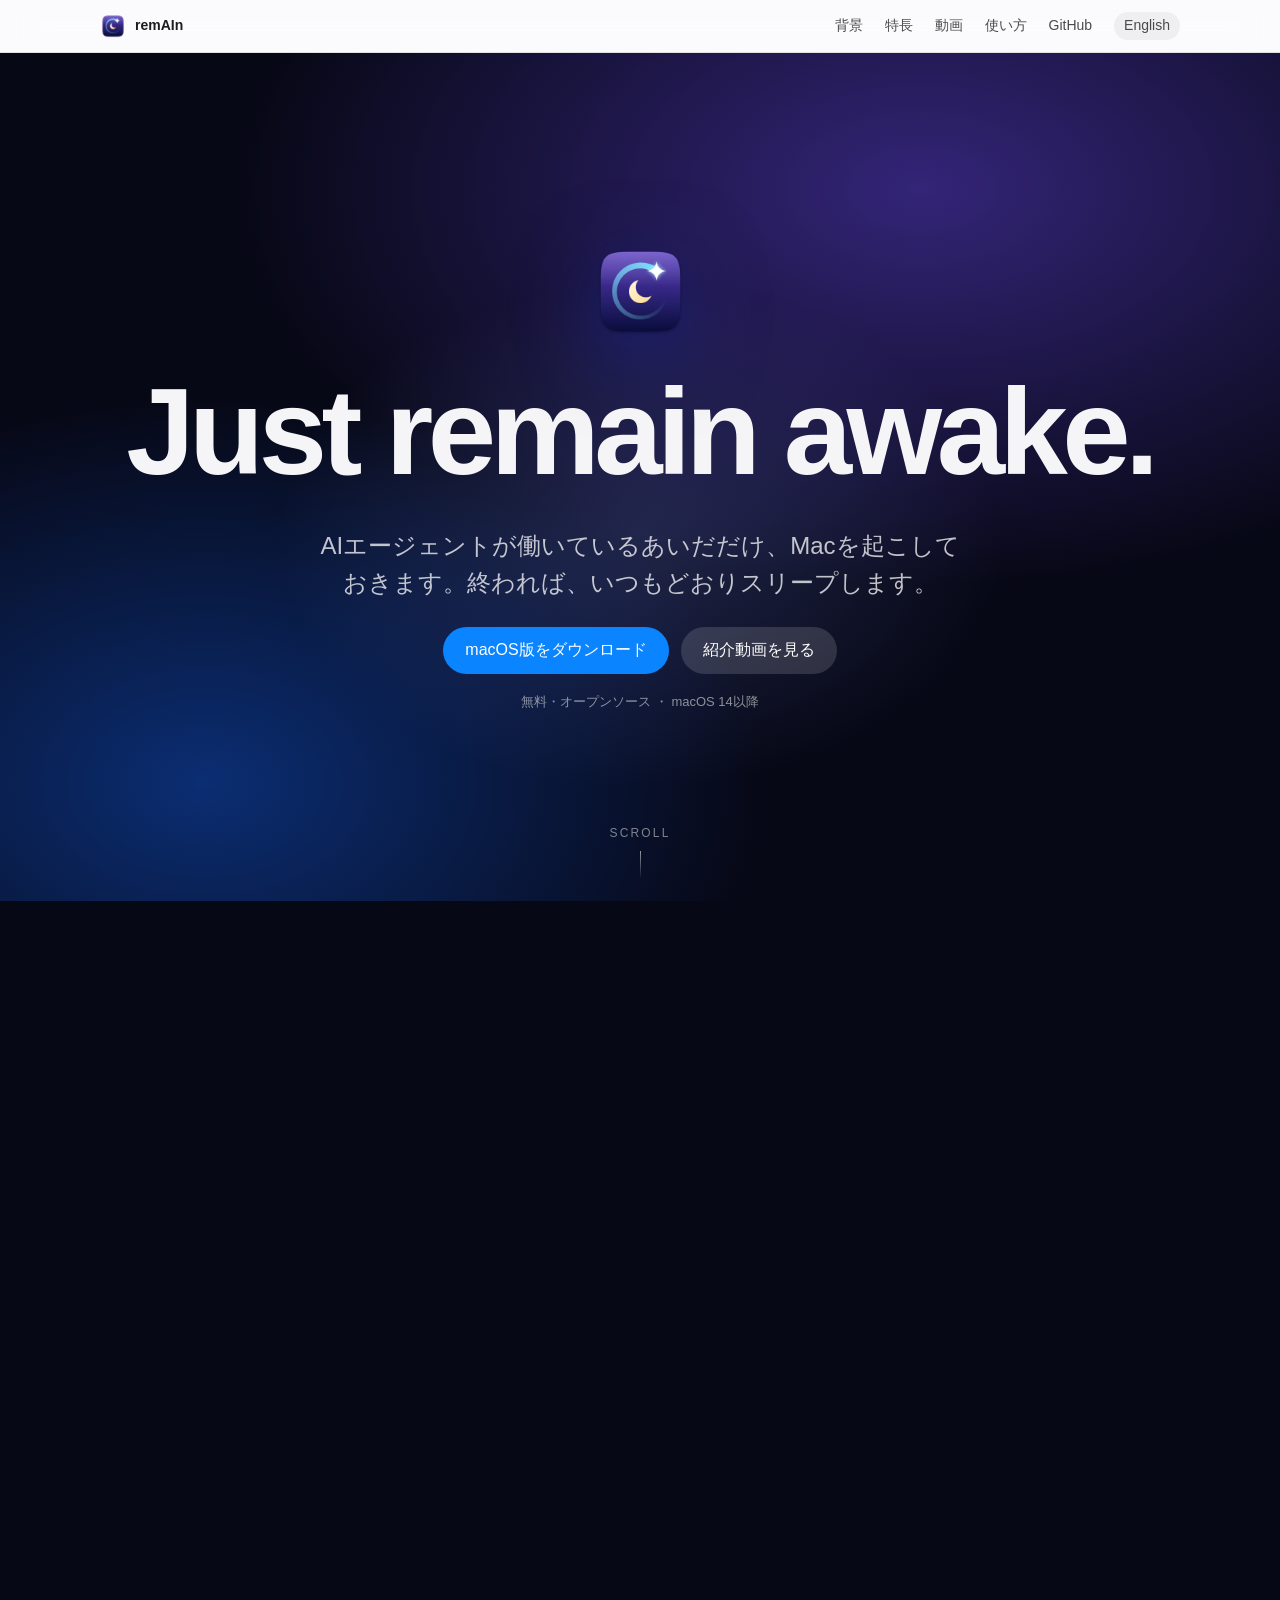
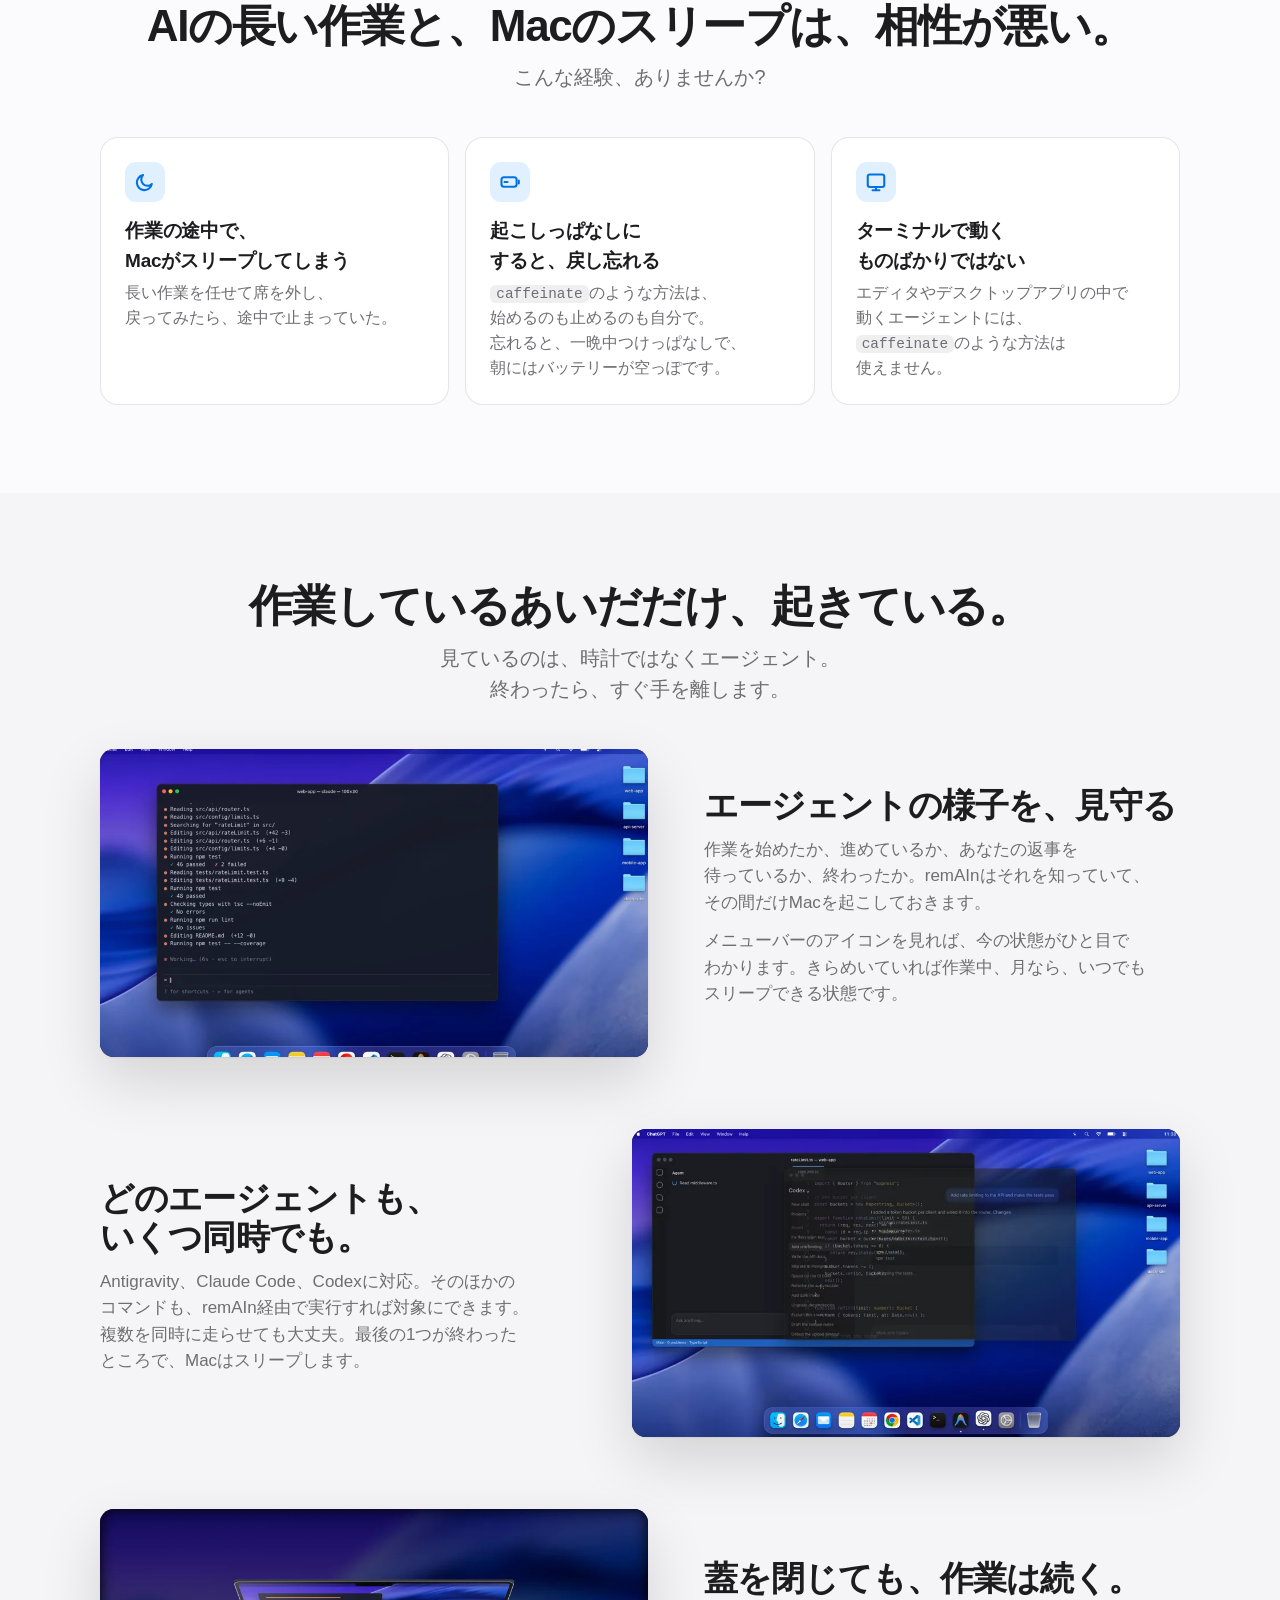
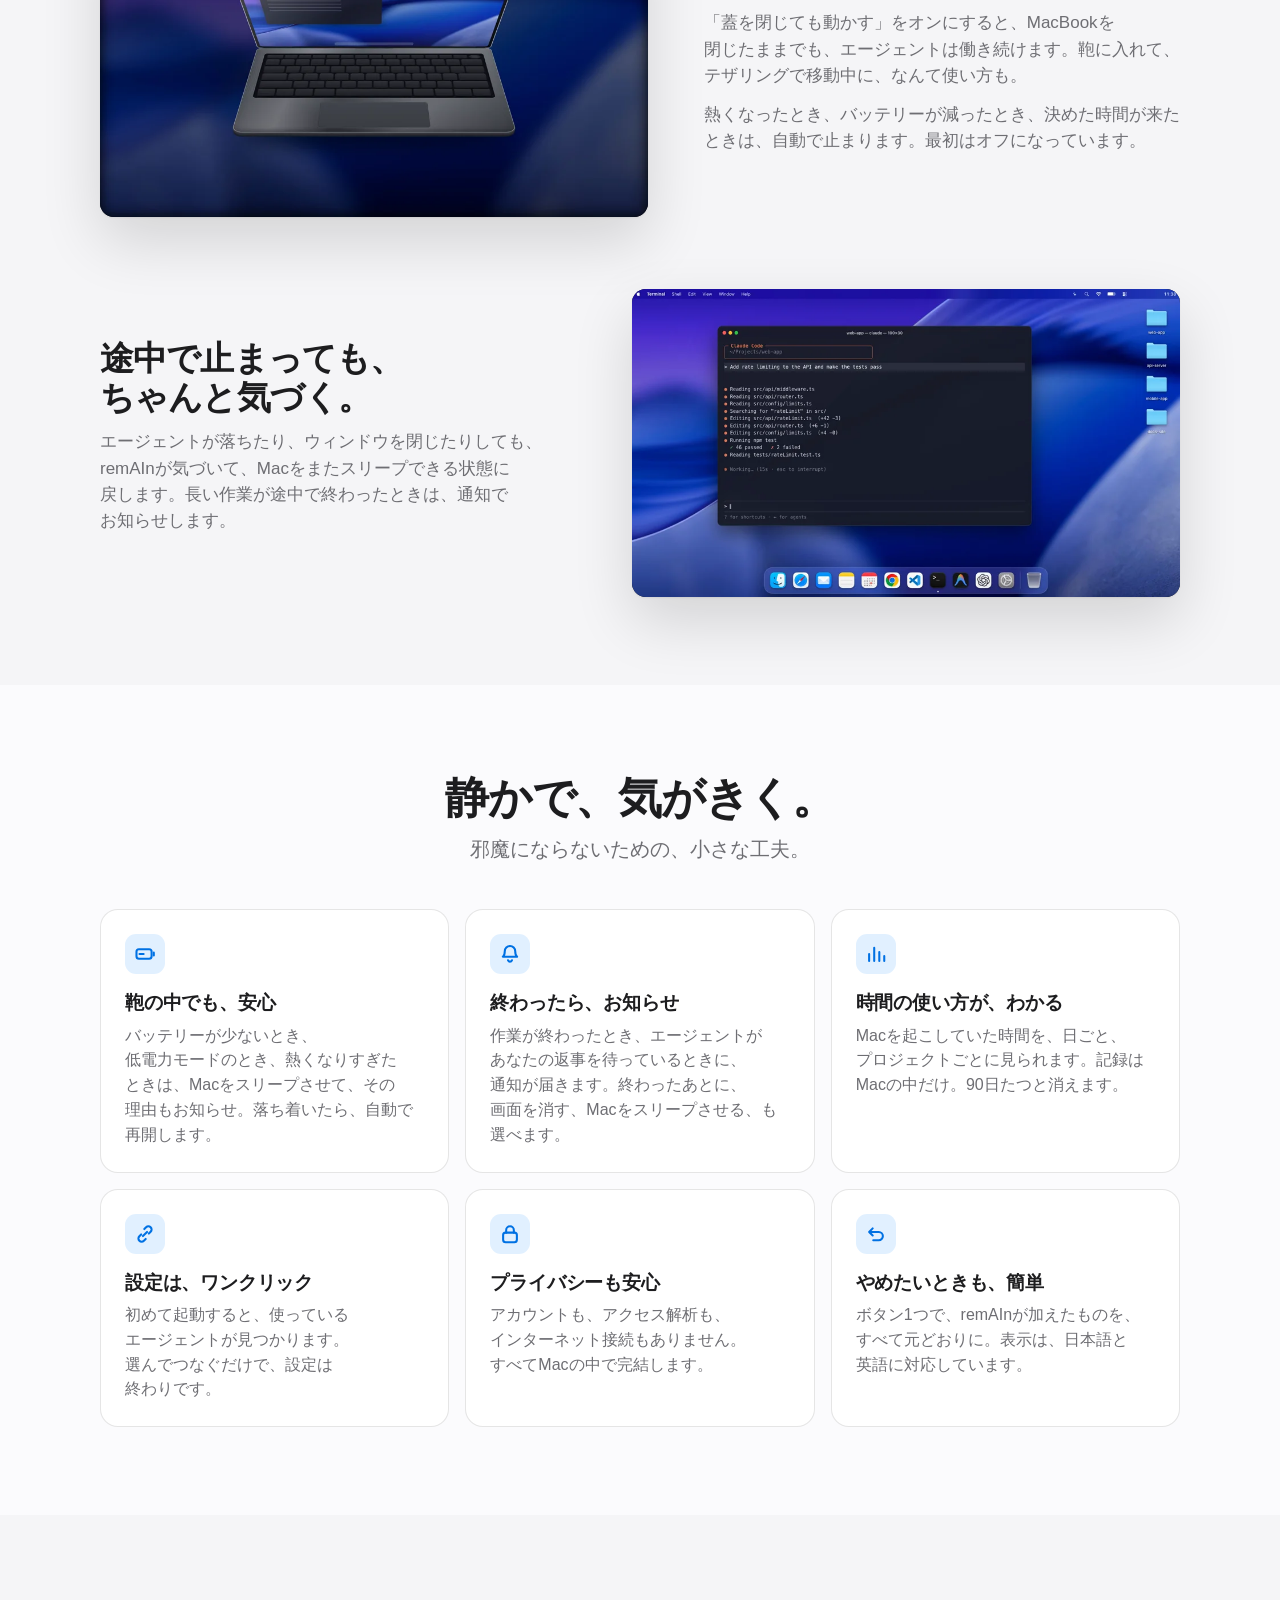
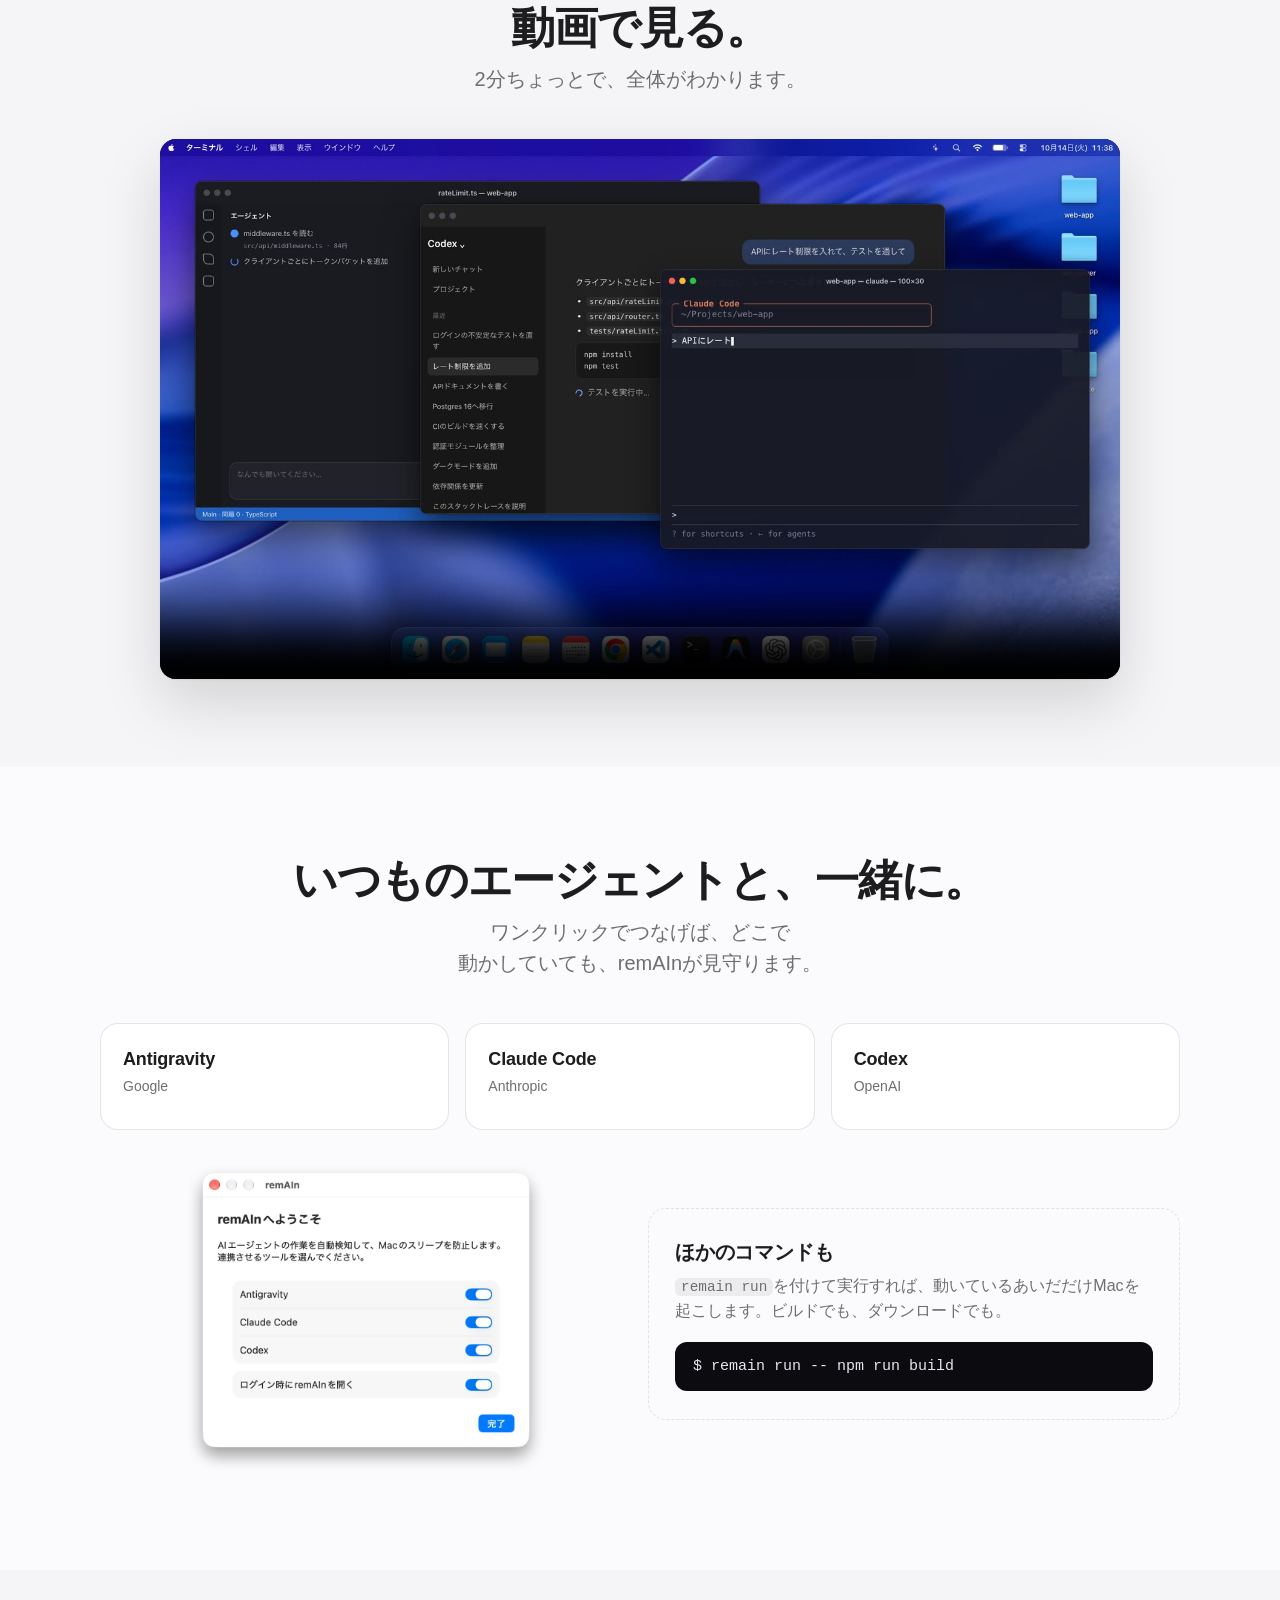
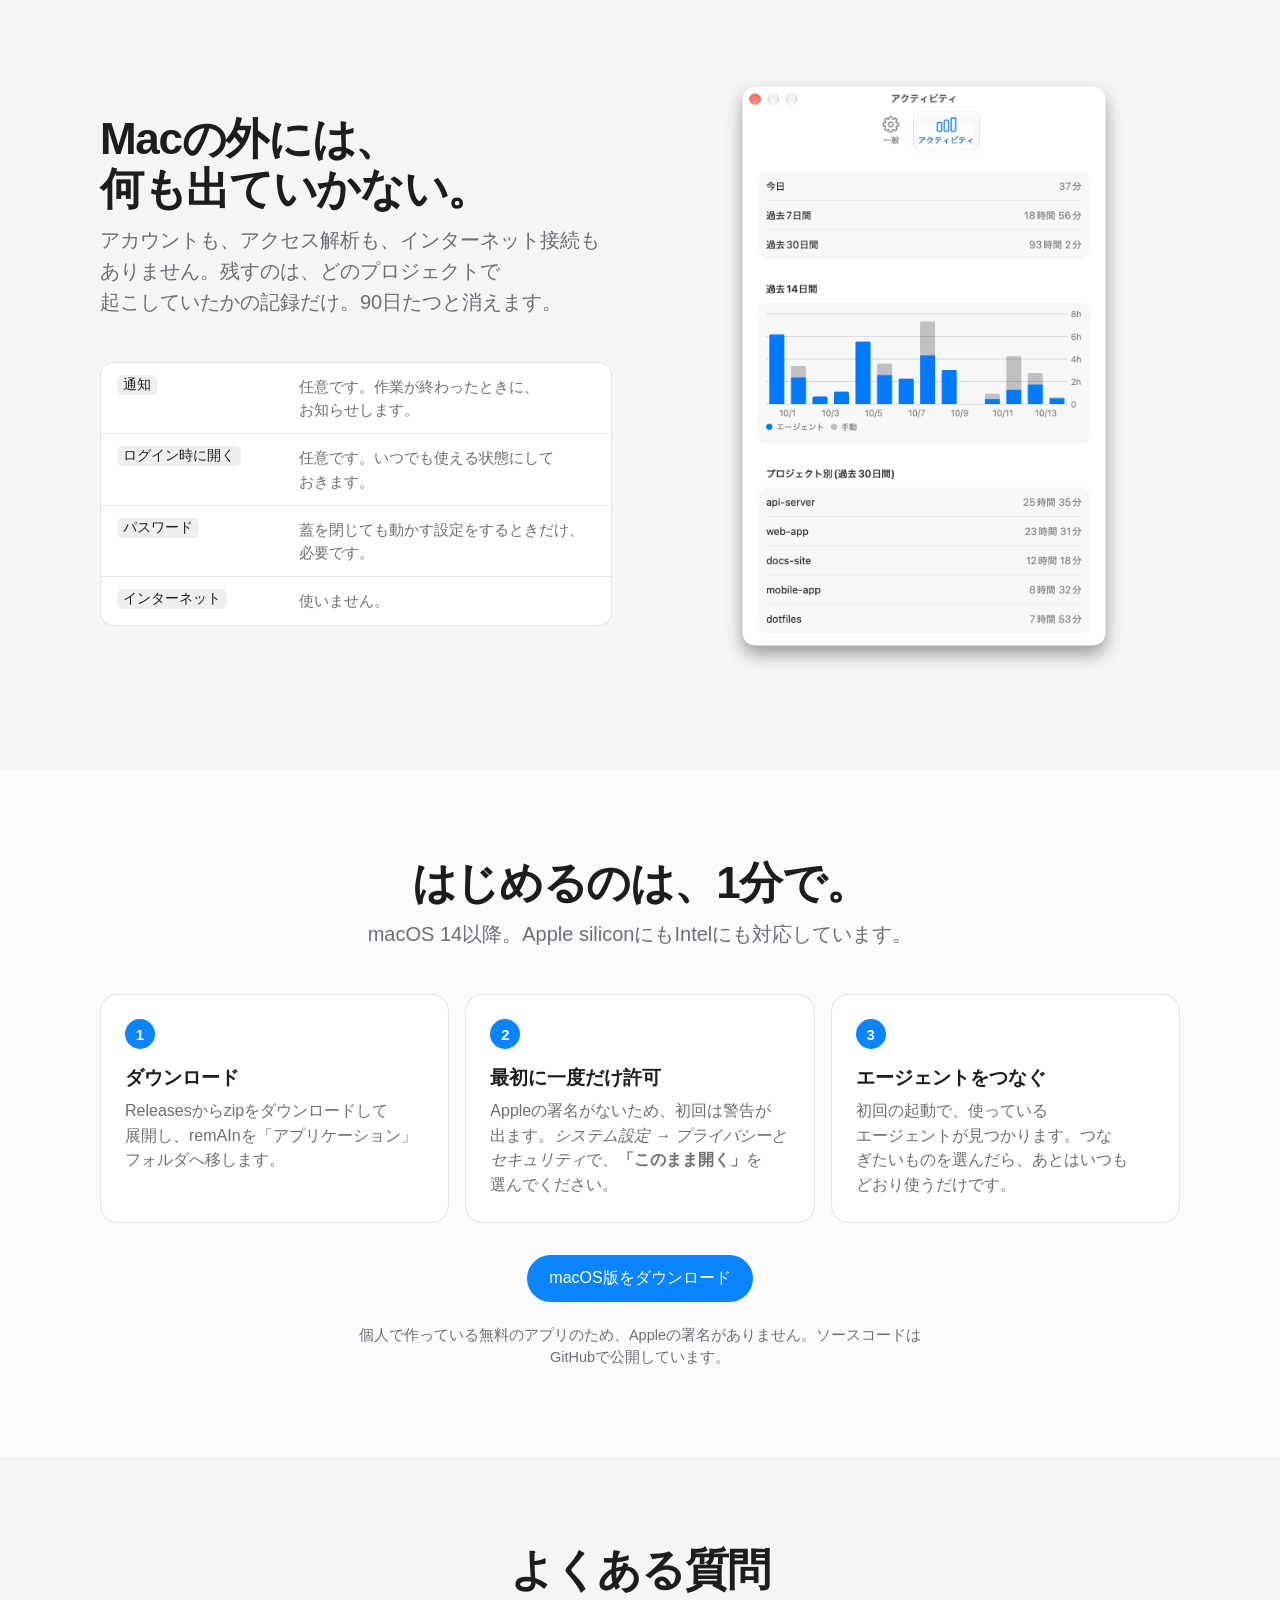
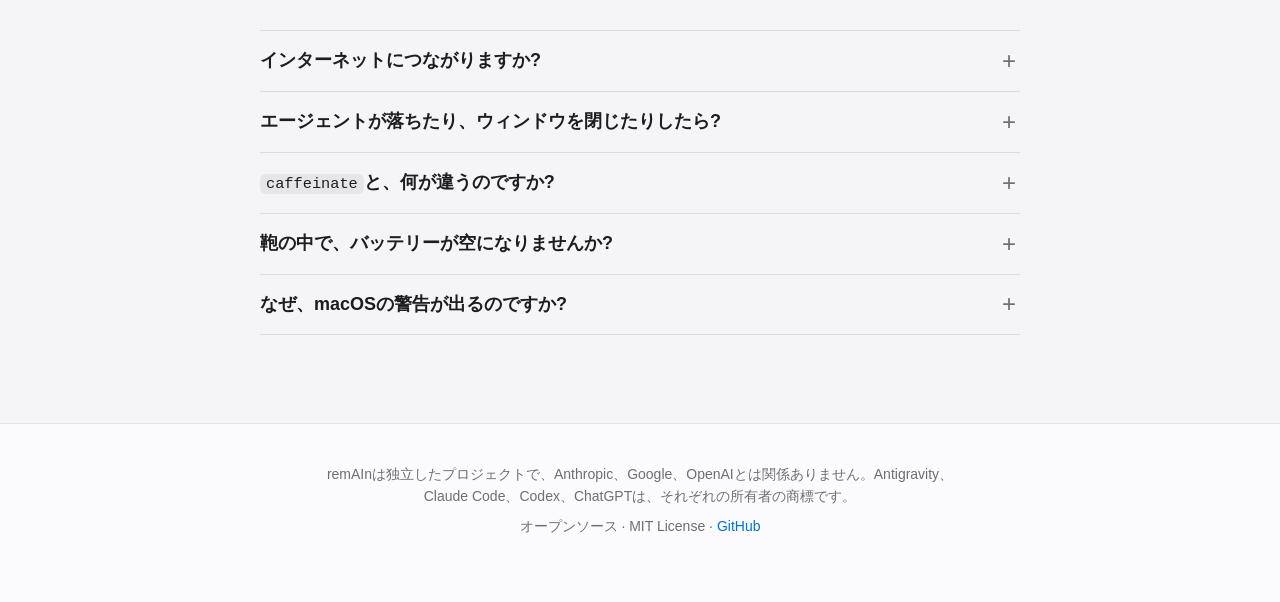
==== commit ae560cee: "docs: the FAQ answers open smoothly, and the agents section shows the first screen and a command" ====
--- a/docs/ja/index.html
+++ b/docs/ja/index.html
@@ -97,7 +97,10 @@
     <div class="agent"><b>Claude Code</b><small>Anthropic</small></div>
     <div class="agent"><b>Codex</b><small>OpenAI</small></div>
   </div>
-  <div class="agent wide"><div><b>ほかのコマンドも</b><p><code>remain run</code>を付けて実行すれば、動いているあいだだけMacを起こします。ビルドでも、ダウンロードでも。</p></div></div>
+  <div class="agents-extra">
+    <div class="shot"><picture><source media="(prefers-color-scheme: dark)" srcset="../media/shot-welcome-dark-ja.webp"><img src="../media/shot-welcome-light-ja.webp" alt="最初に開く画面。見つかったエージェントごとに、オンとオフのスイッチがあります" loading="lazy"></picture></div>
+    <div class="agent wide"><div><b>ほかのコマンドも</b><p><code>remain run</code>を付けて実行すれば、動いているあいだだけMacを起こします。ビルドでも、ダウンロードでも。</p><pre class="cmd">$ remain run -- npm run build</pre></div></div>
+  </div>
 </div></section>
 
 <section id="privacy" class="alt"><div class="wrap privacy">
--- a/docs/style.css
+++ b/docs/style.css
@@ -158,8 +158,14 @@
 .agent small { display: block; color: var(--muted); margin: 2px 0 10px; font-size: 14px; }
 .agent p { margin: 0; color: var(--muted); font-size: 15px; }
 @media (max-width: 640px) { .agents { grid-template-columns: 1fr; } }
-.agent.wide { margin-top: 16px; background: transparent; border-style: dashed; text-align: center; padding: 26px 22px; }
-.agent.wide p { max-width: 36em; margin: 6px auto 0; }
+.agents-extra { display: grid; grid-template-columns: 1fr 1fr; gap: 16px; margin-top: 16px; align-items: center; }
+.agents-extra .shot { text-align: center; }
+.agents-extra .shot img { width: min(380px, 100%); height: auto; border-radius: 12px; }
+.agent.wide { background: transparent; border-style: dashed; padding: 28px 26px; }
+.agent.wide b { font-size: 20px; }
+.agent.wide p { margin: 6px 0 0; font-size: 16px; }
+.cmd { margin: 18px 0 0; padding: 14px 18px; border-radius: 12px; background: #0b0b10; color: #e6e8ee; font: 15px/1.4 ui-monospace, "SF Mono", Menlo, monospace; overflow-x: auto; white-space: pre; }
+@media (max-width: 860px) { .agents-extra { grid-template-columns: 1fr; } }
 
 /* privacy */
 .privacy { display: grid; grid-template-columns: 1fr 1fr; gap: 56px; align-items: center; }
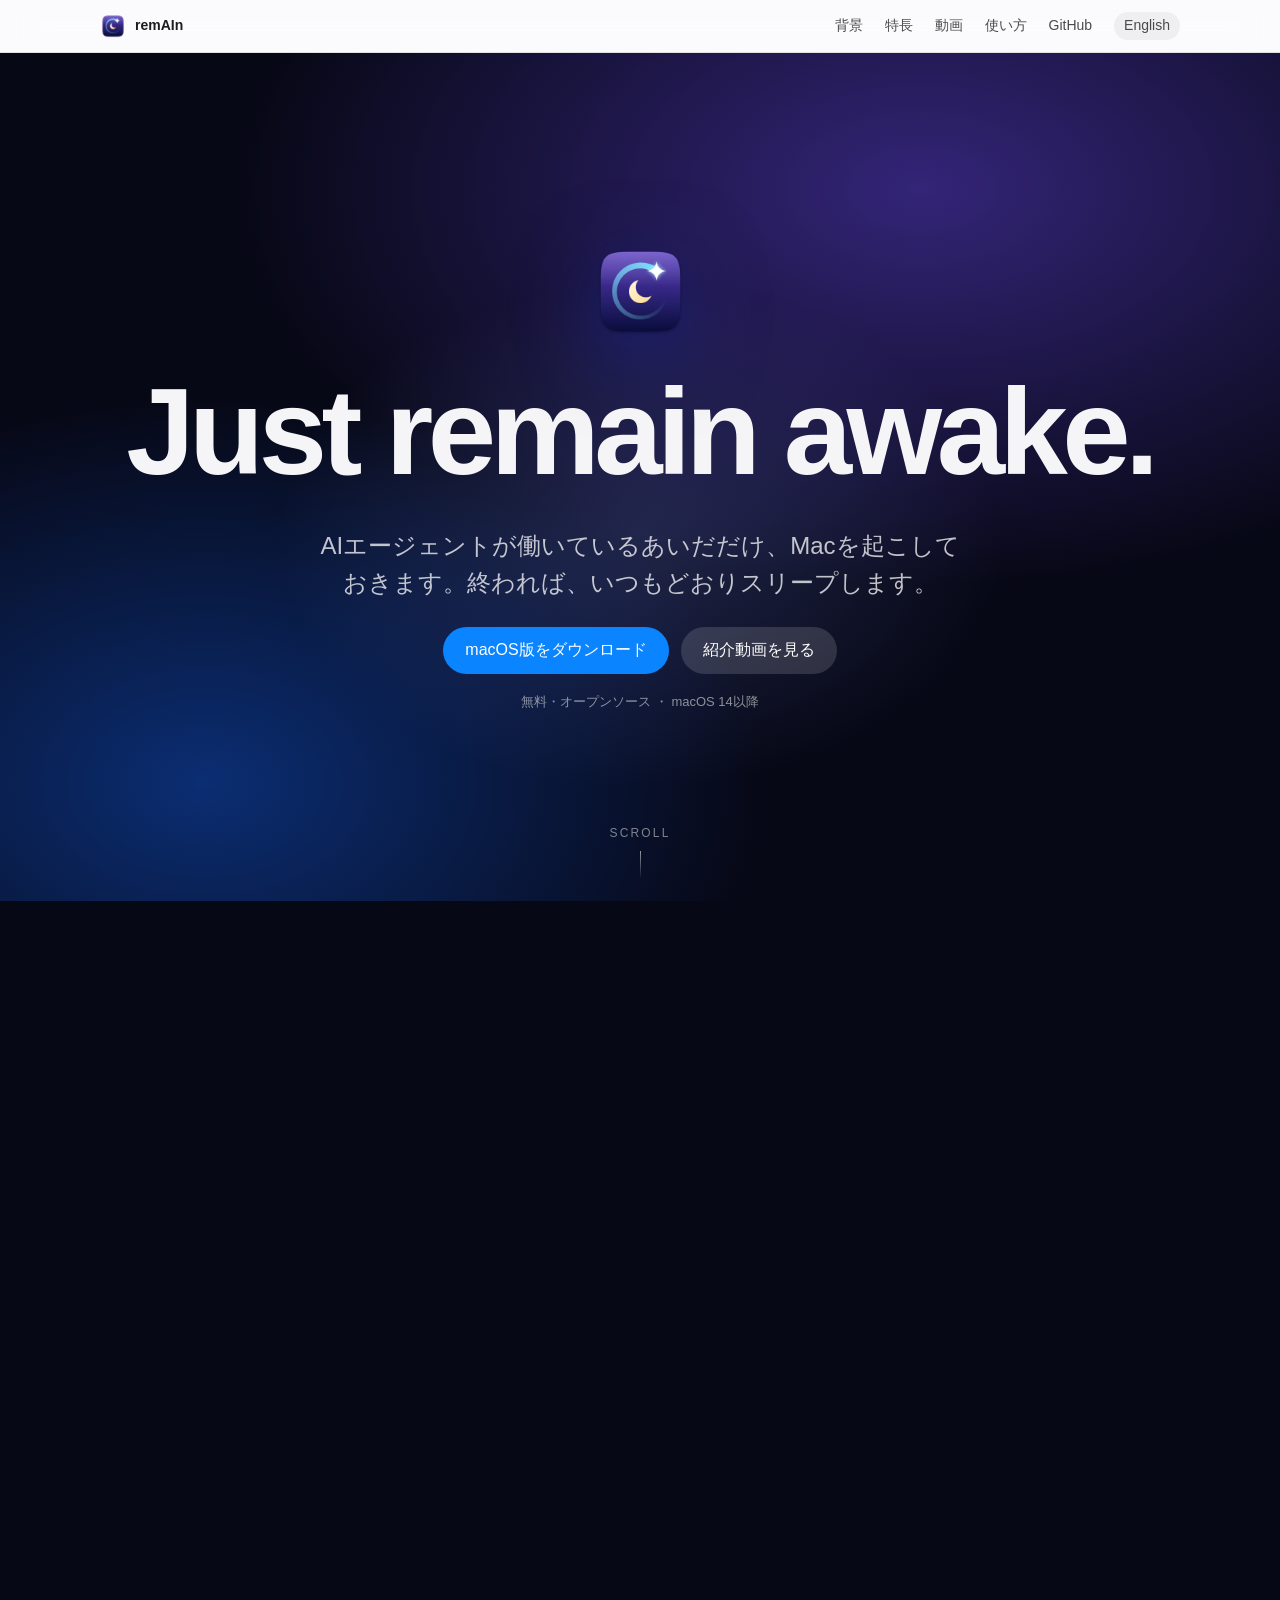
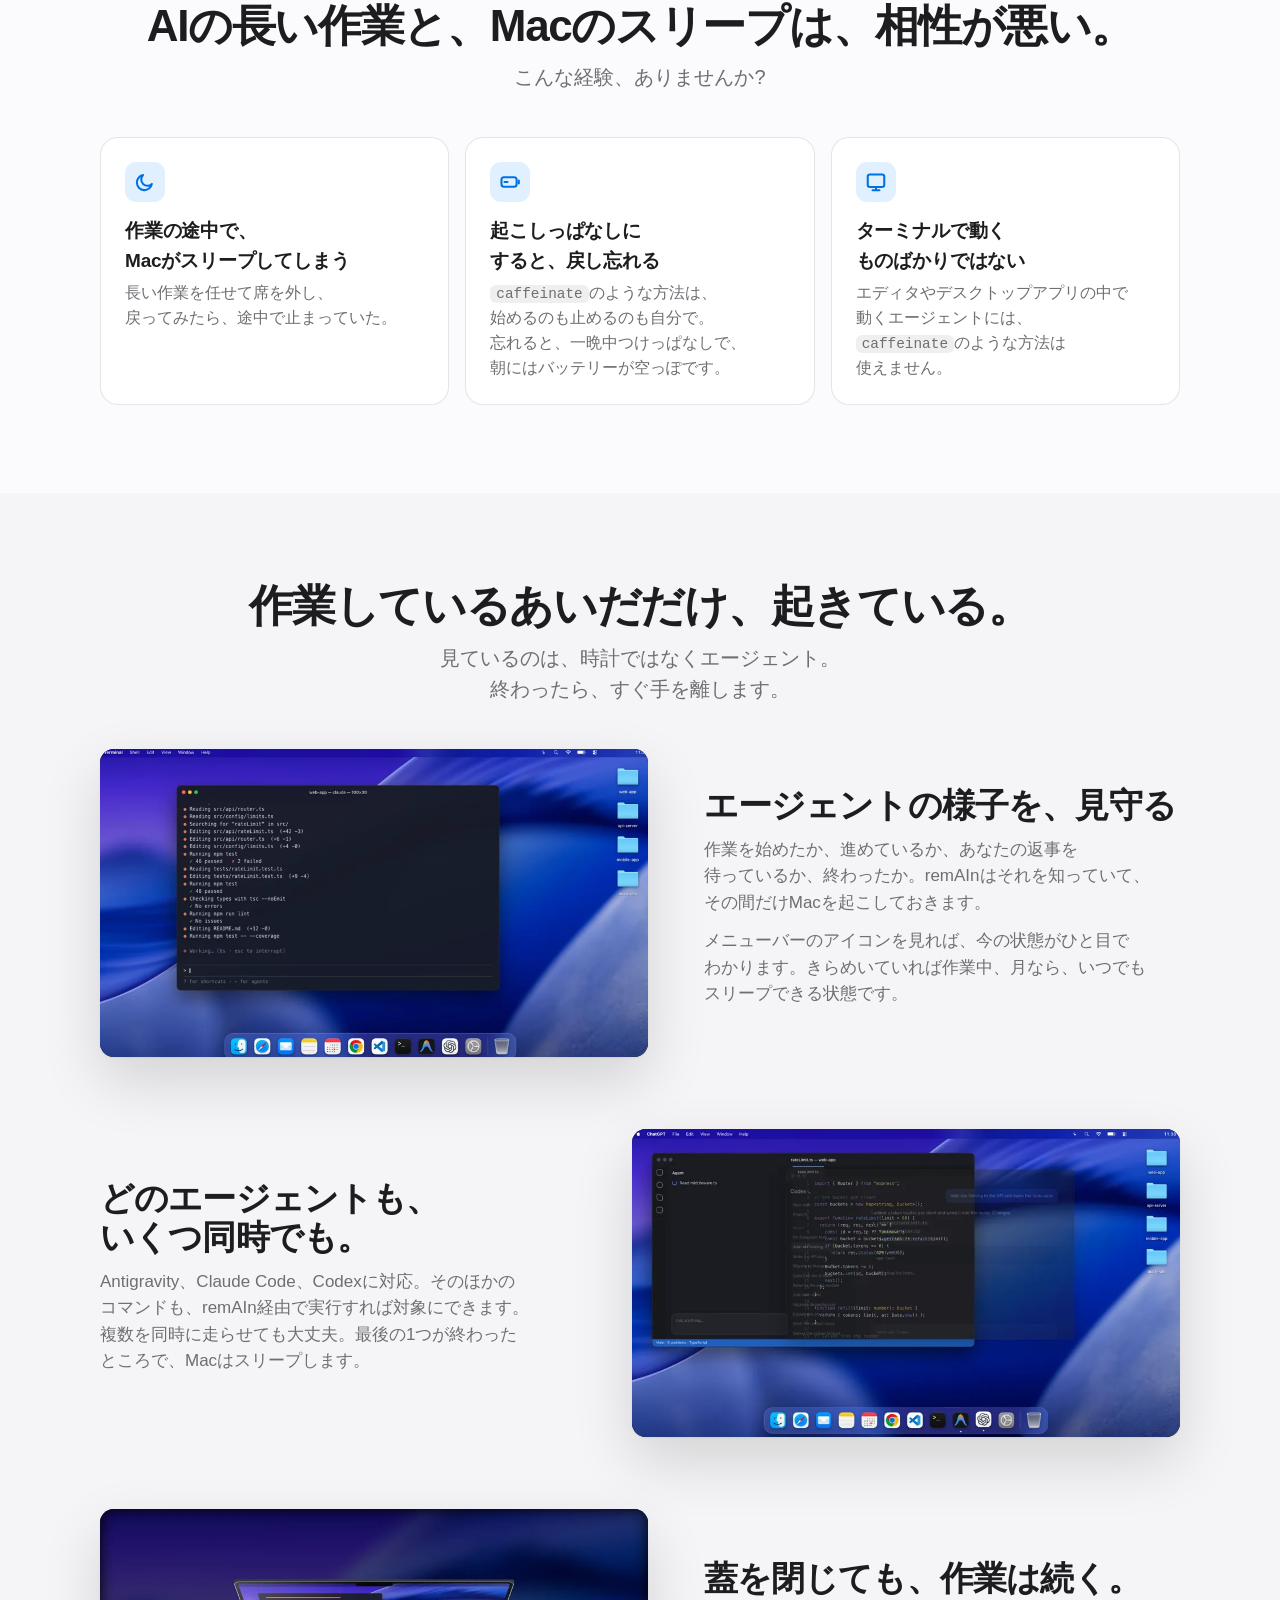
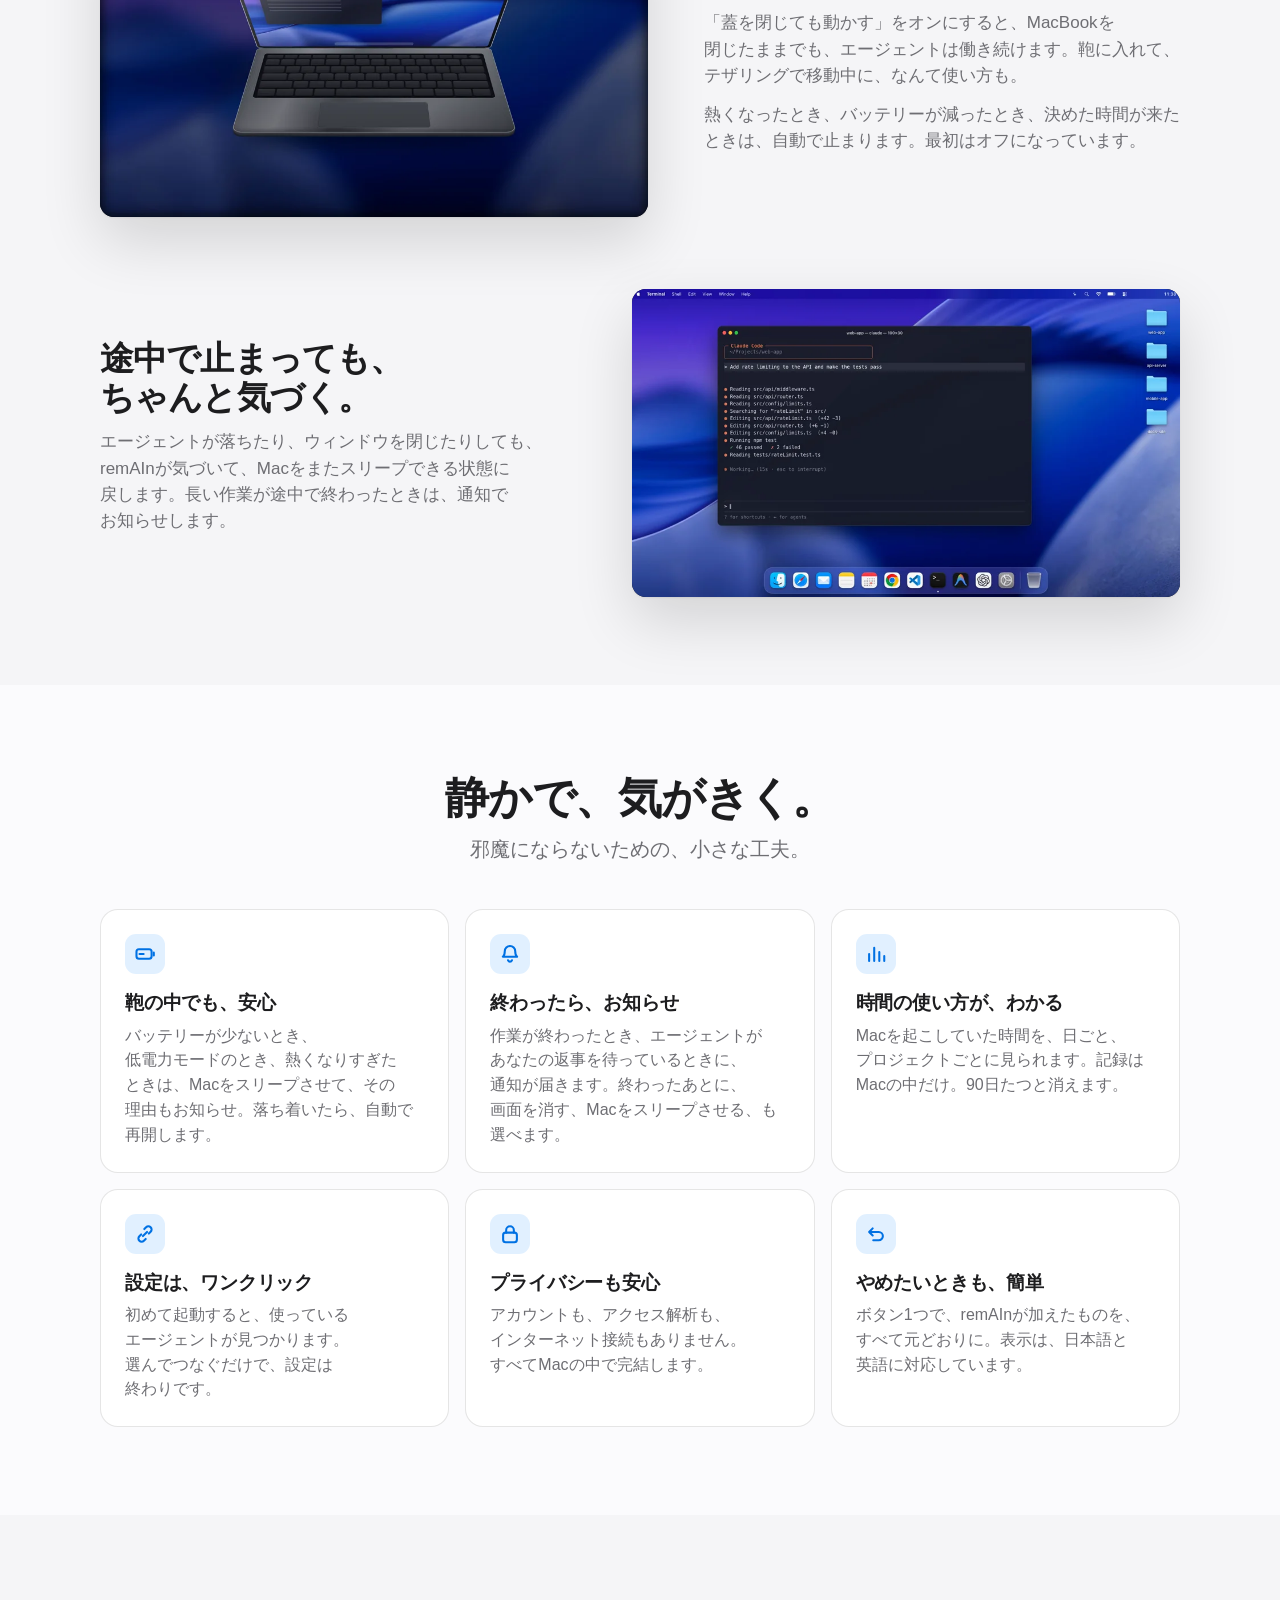
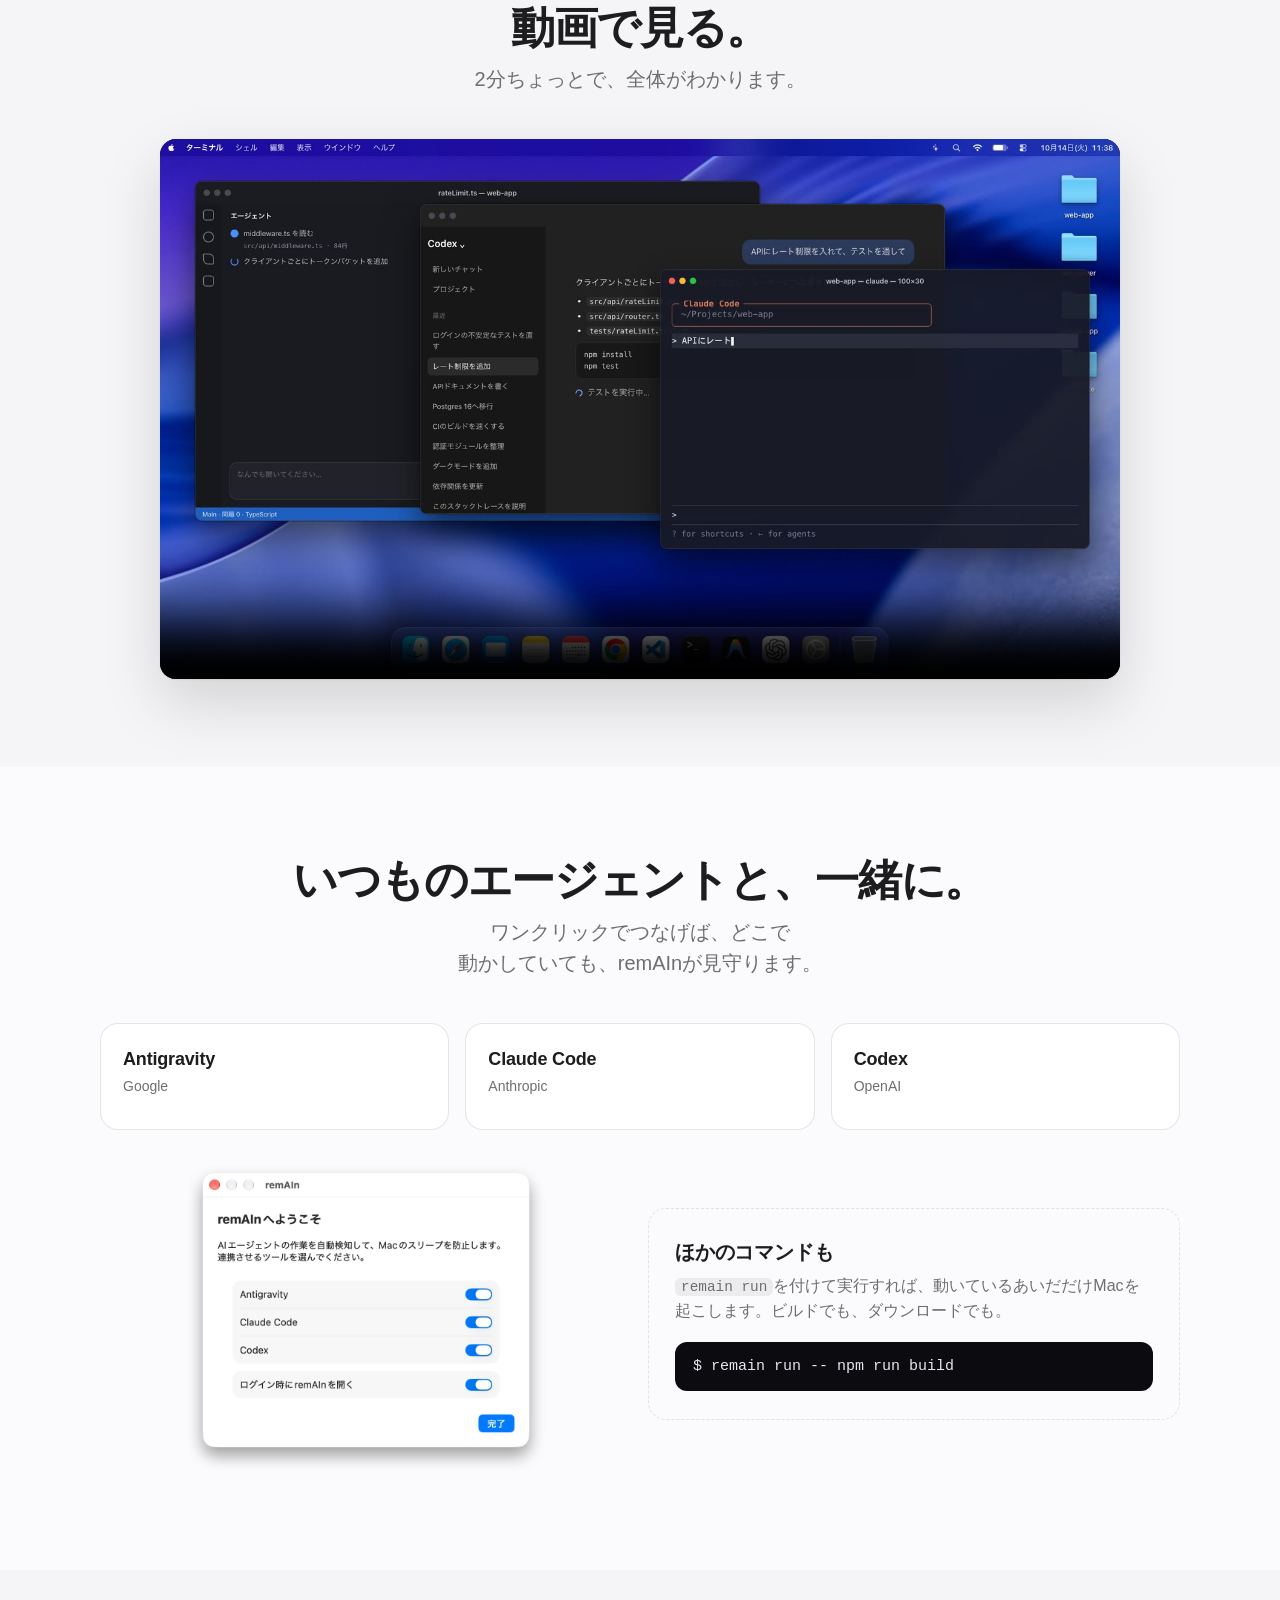
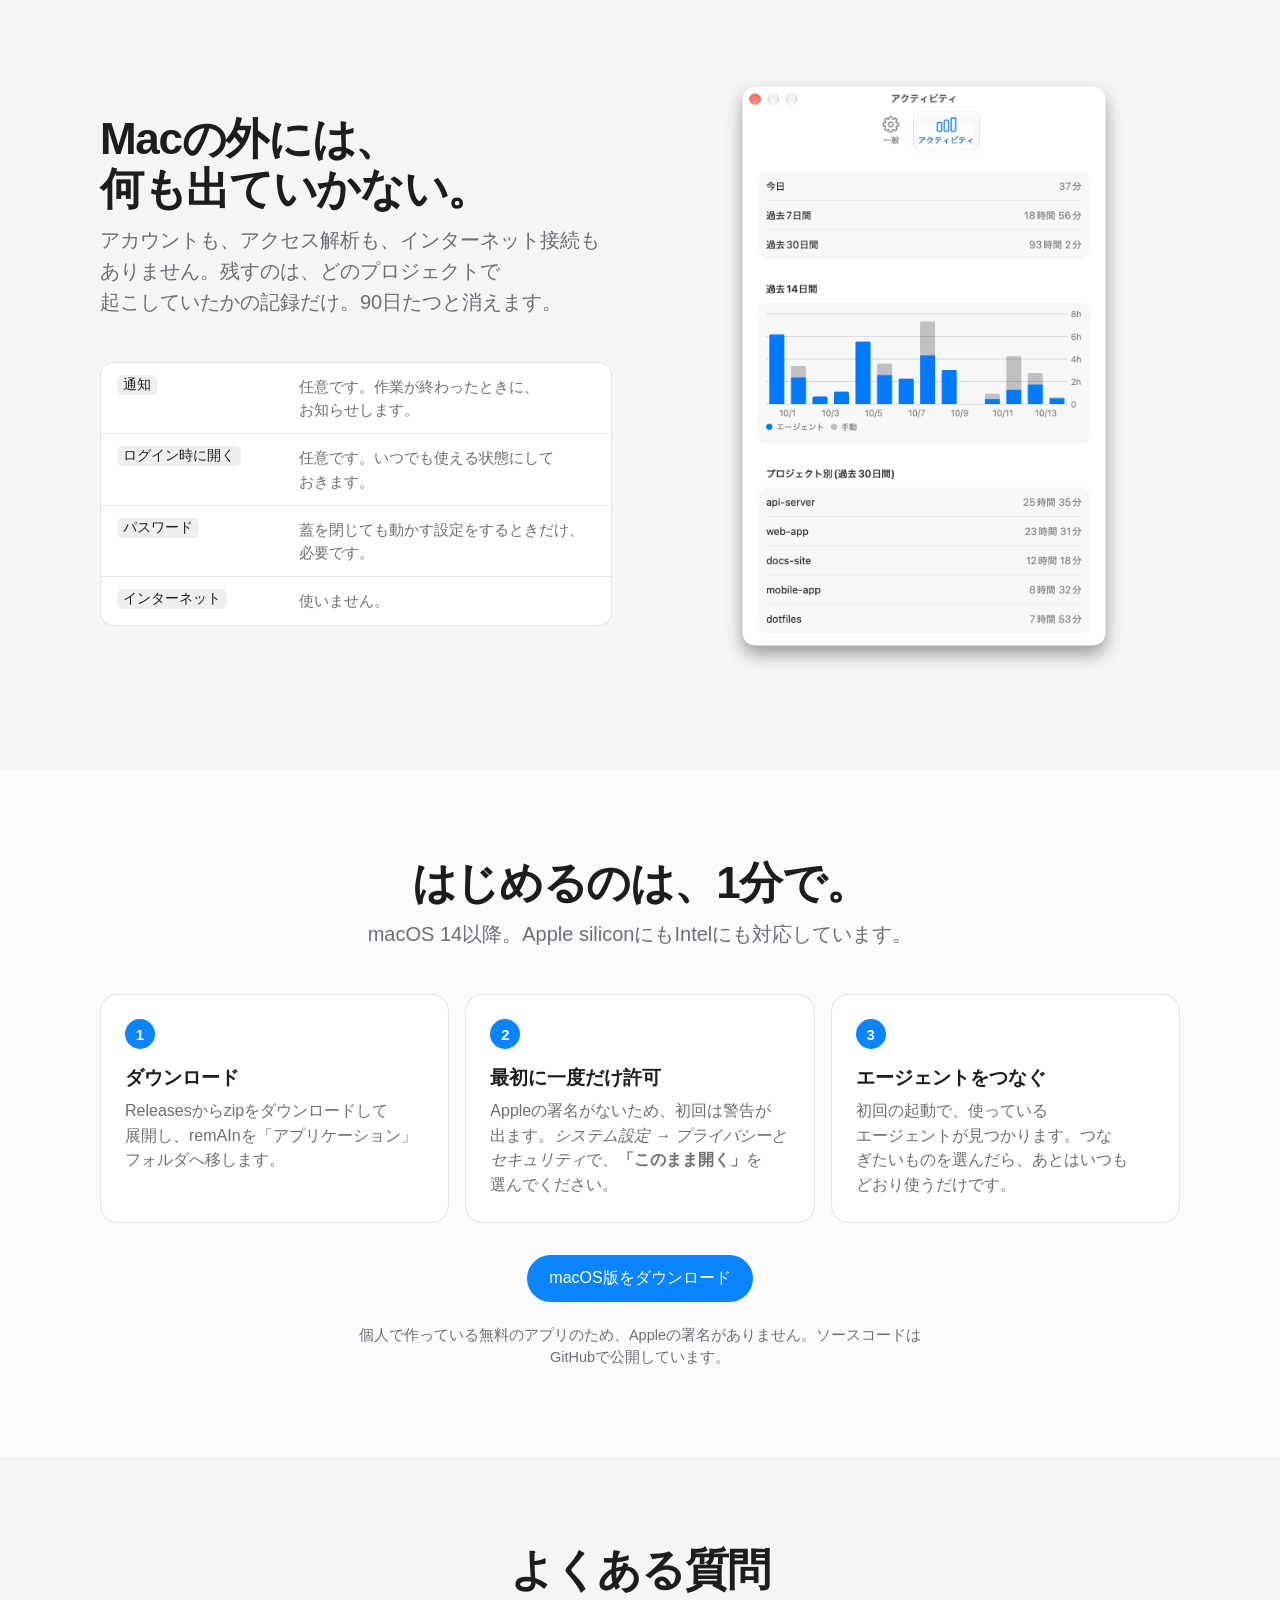
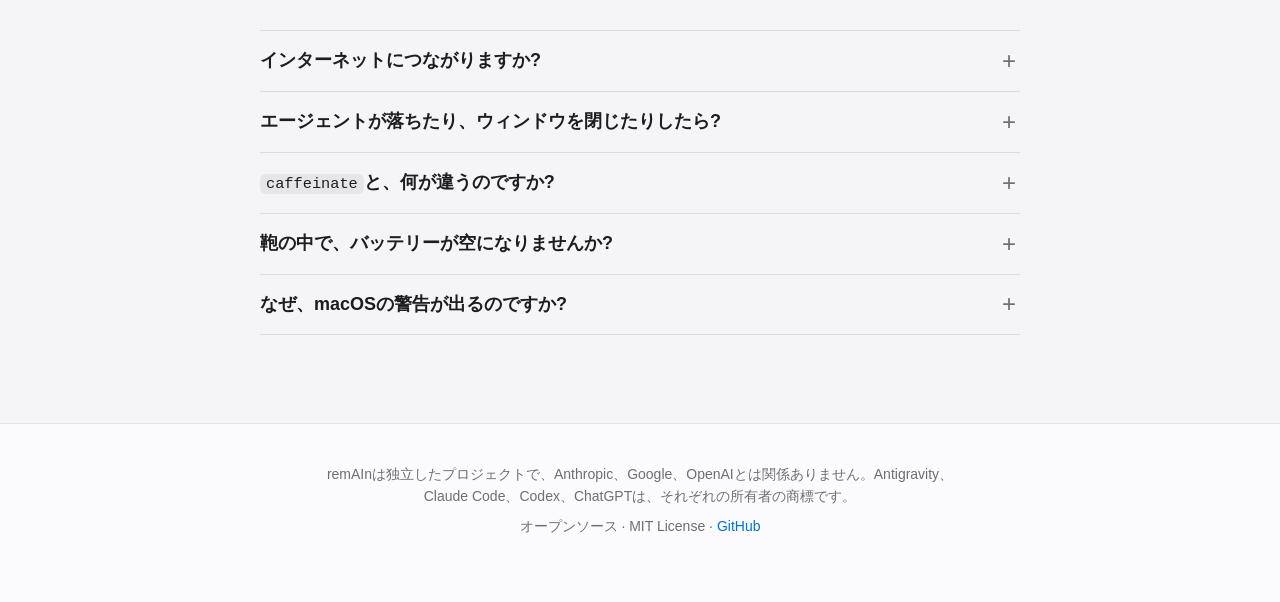
==== commit 90285a76: "feat: the site's download buttons go straight to the latest zip" ====
--- a/docs/ja/index.html
+++ b/docs/ja/index.html
@@ -30,7 +30,7 @@
       <h1 class="pun" aria-label="remAIn"><span class="side" data-side>Just&nbsp;</span>rem<span class="aiwrap"><span class="lo">AI</span><span class="ai">AI</span></span>n<span class="side" data-side>&nbsp;awake.</span></h1>
       <div class="hero-rest">
         <p class="lead">AIエージェントが働いているあいだだけ、Macを起こしておきます。終われば、いつもどおりスリープします。</p>
-        <div class="cta"><a class="btn" href="https://github.com/haruhito767676/remain/releases/latest">macOS版をダウンロード</a><a class="btn alt" href="#video">紹介動画を見る</a></div>
+        <div class="cta"><a class="btn" data-download href="https://github.com/haruhito767676/remain/releases/latest">macOS版をダウンロード</a><a class="btn alt" href="#video">紹介動画を見る</a></div>
         <p class="note">無料・オープンソース ・ macOS 14以降</p>
       </div>
     </div>
@@ -125,7 +125,7 @@
     <div class="step"><h3>最初に一度だけ許可</h3><p>Appleの署名がないため、初回は警告が出ます。<em>システム設定 → プライバシーとセキュリティ</em>で、<strong>「このまま開く」</strong>を選んでください。</p></div>
     <div class="step"><h3>エージェントをつなぐ</h3><p>初回の起動で、使っているエージェントが見つかります。つなぎたいものを選んだら、あとはいつもどおり使うだけです。</p></div>
   </div>
-  <div class="cta" style="margin-top:32px"><a class="btn" href="https://github.com/haruhito767676/remain/releases/latest">macOS版をダウンロード</a></div>
+  <div class="cta" style="margin-top:32px"><a class="btn" data-download href="https://github.com/haruhito767676/remain/releases/latest">macOS版をダウンロード</a></div>
   <p class="fineprint">個人で作っている無料のアプリのため、Appleの署名がありません。ソースコードはGitHubで公開しています。</p>
 </div></section>
 
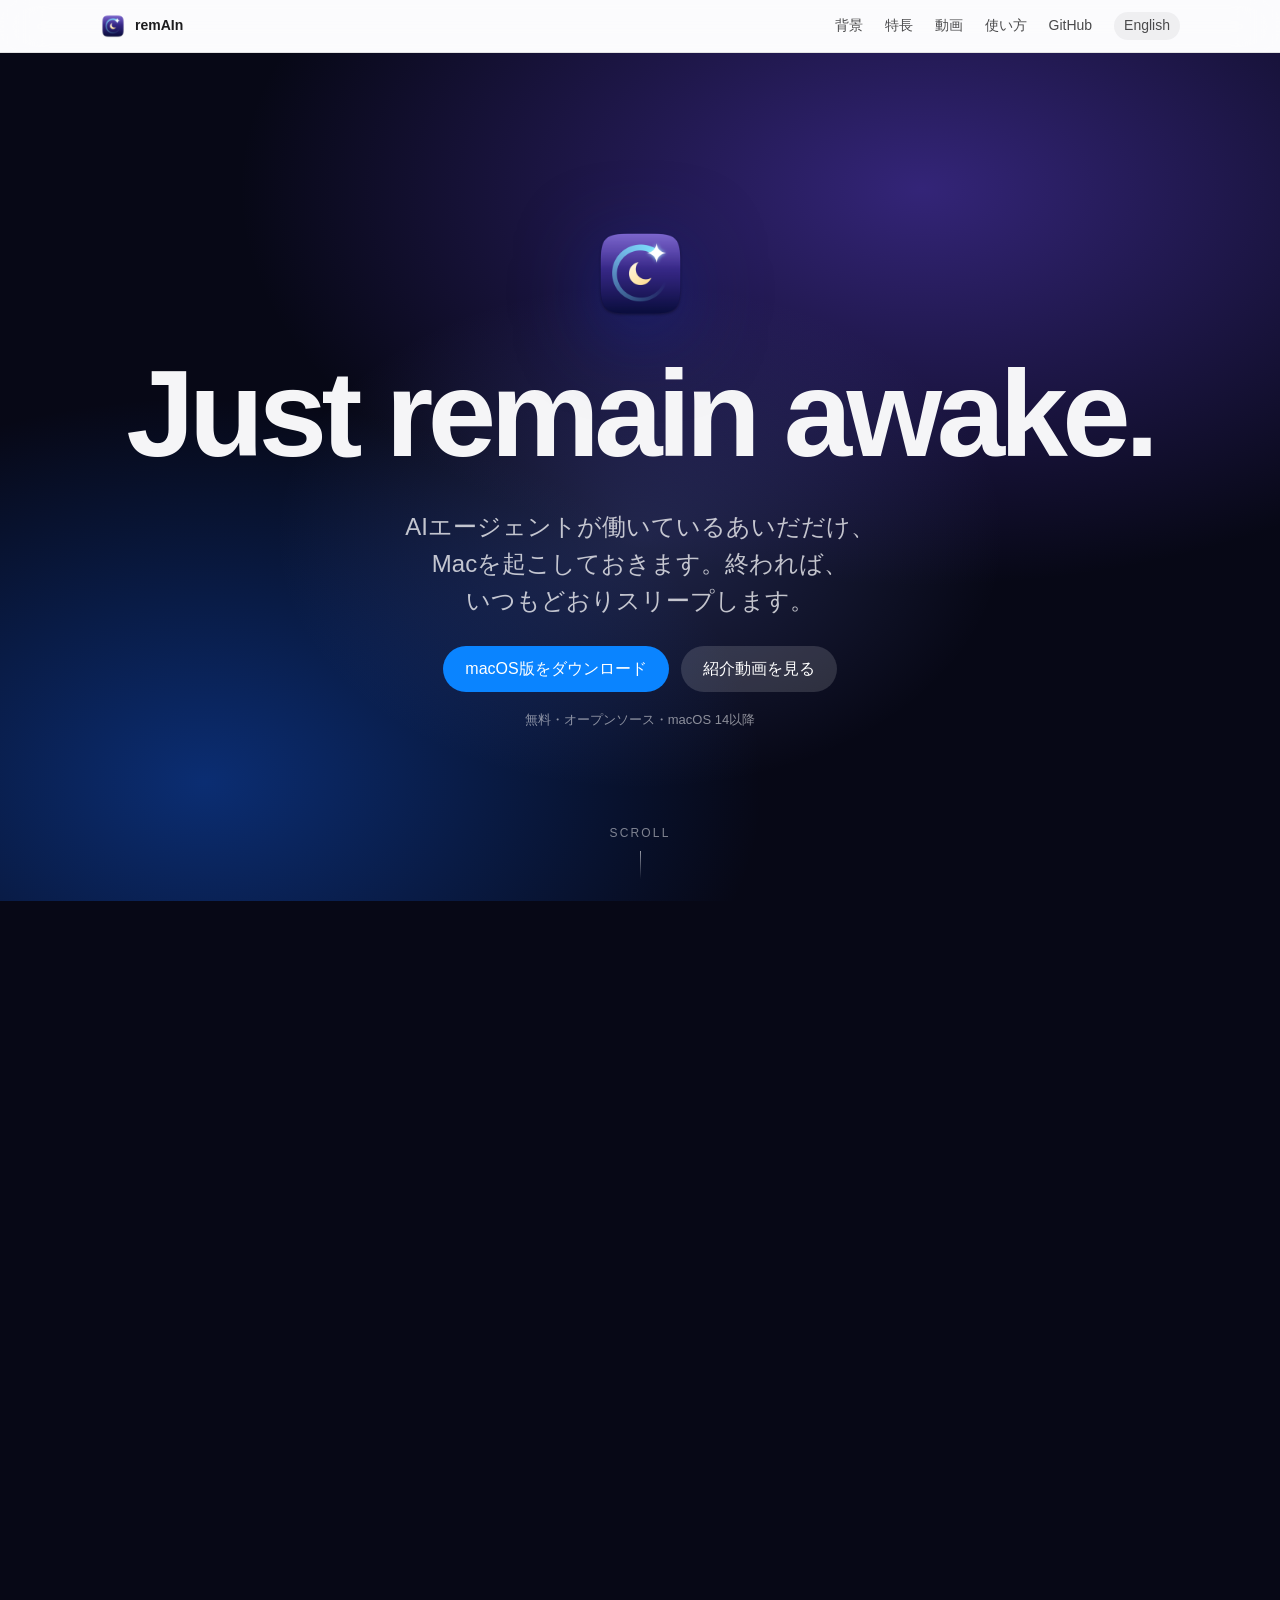
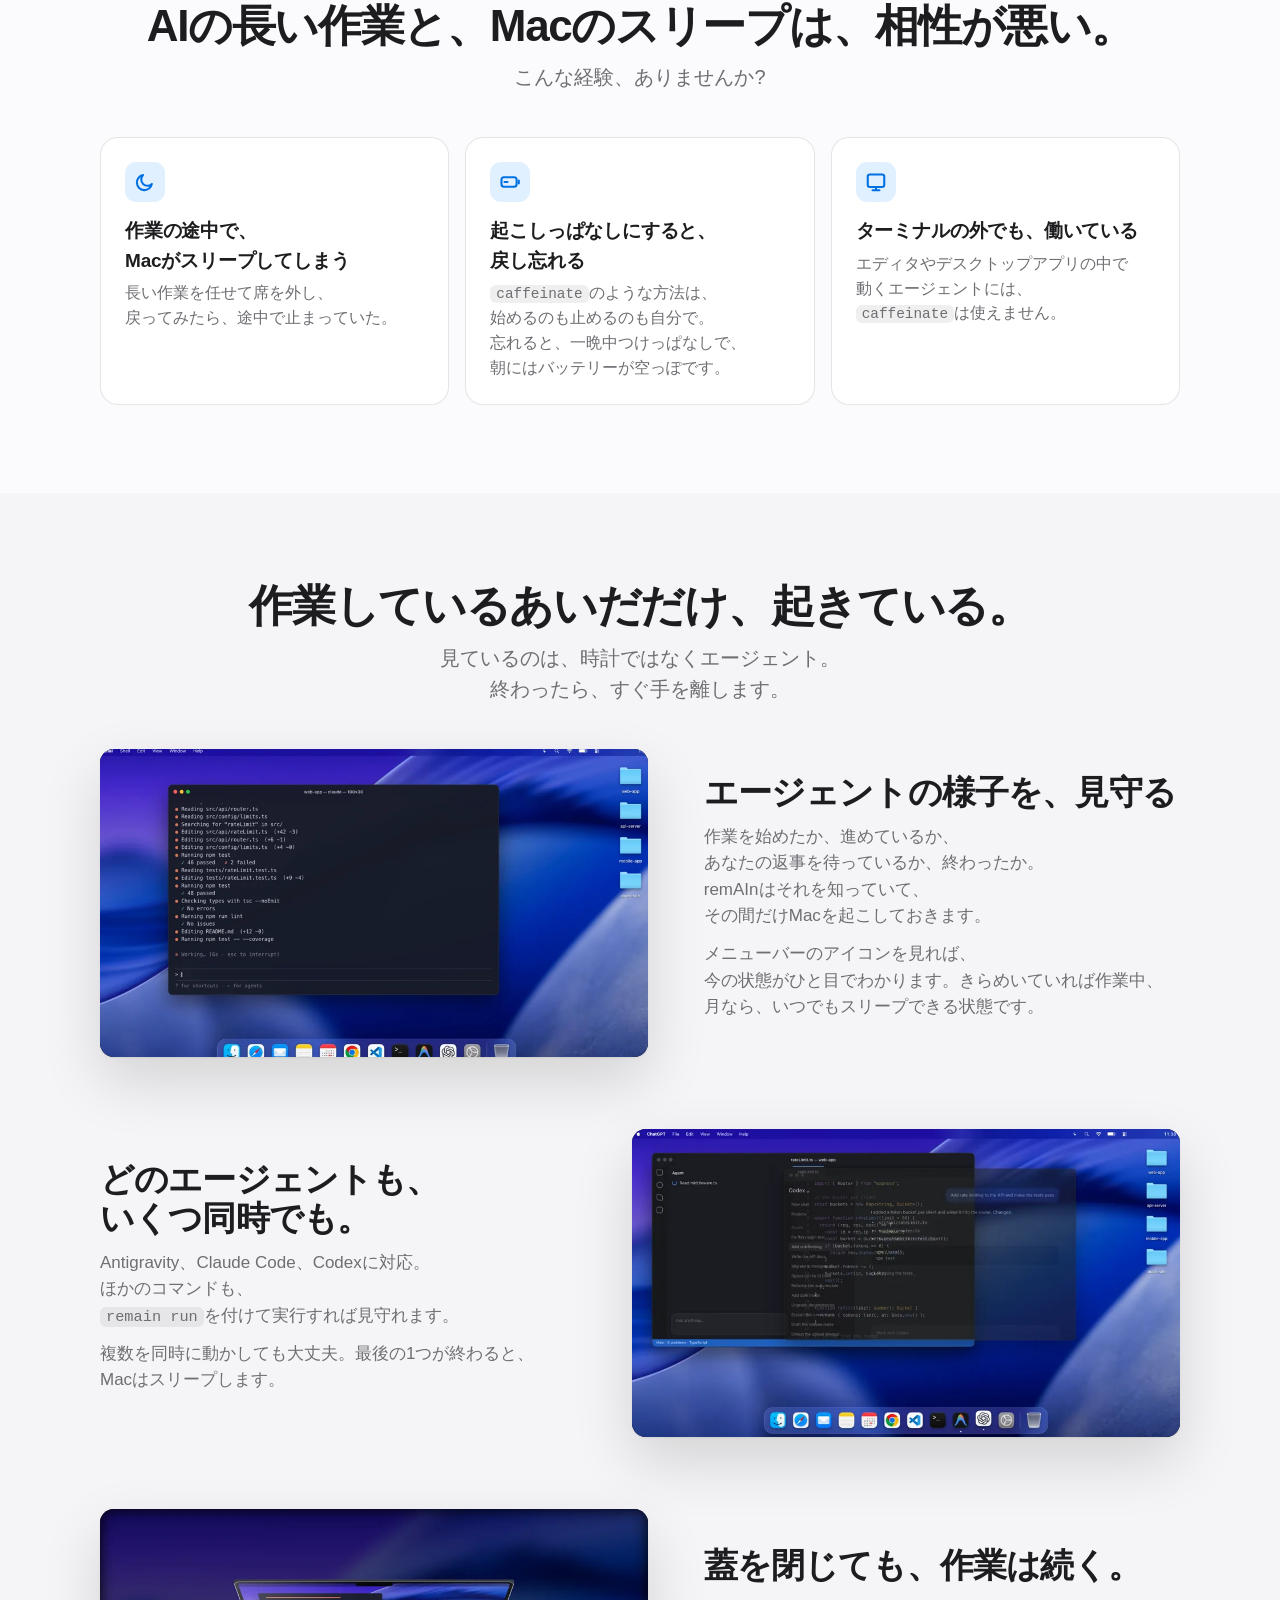
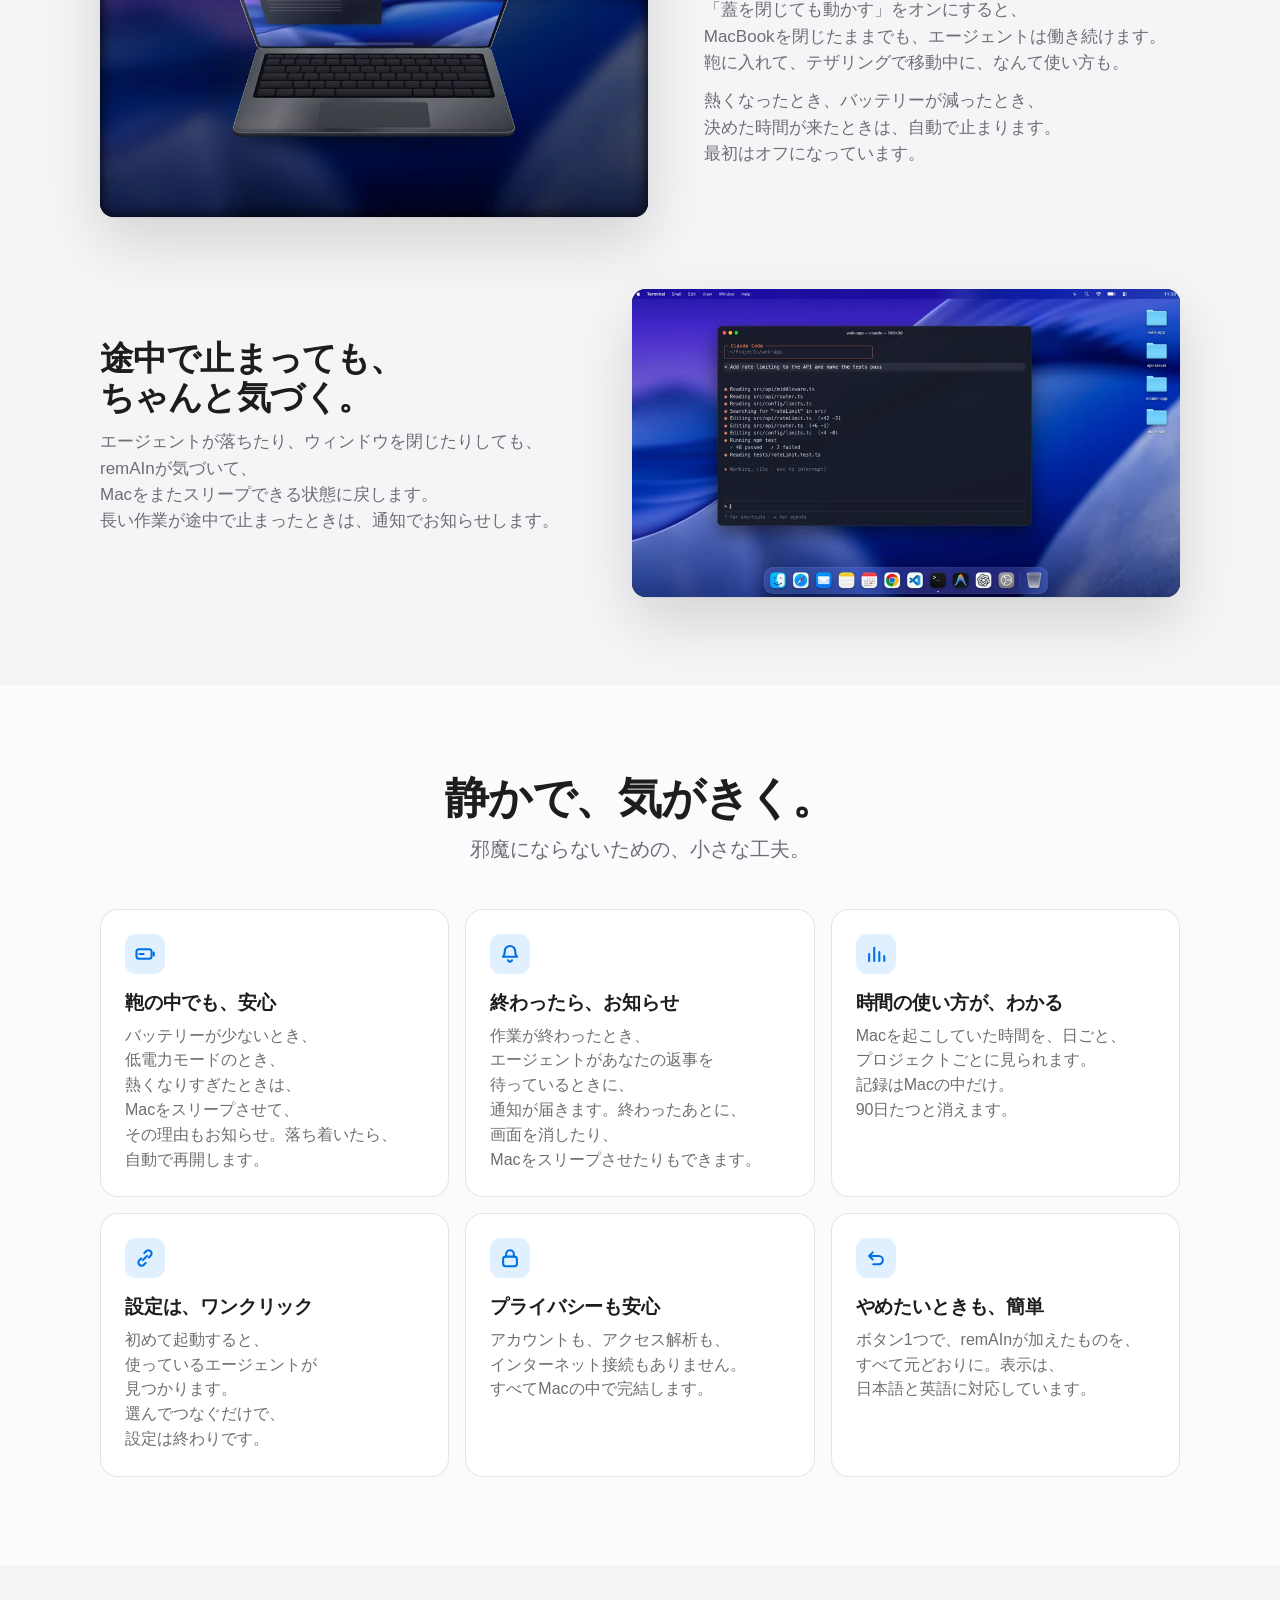
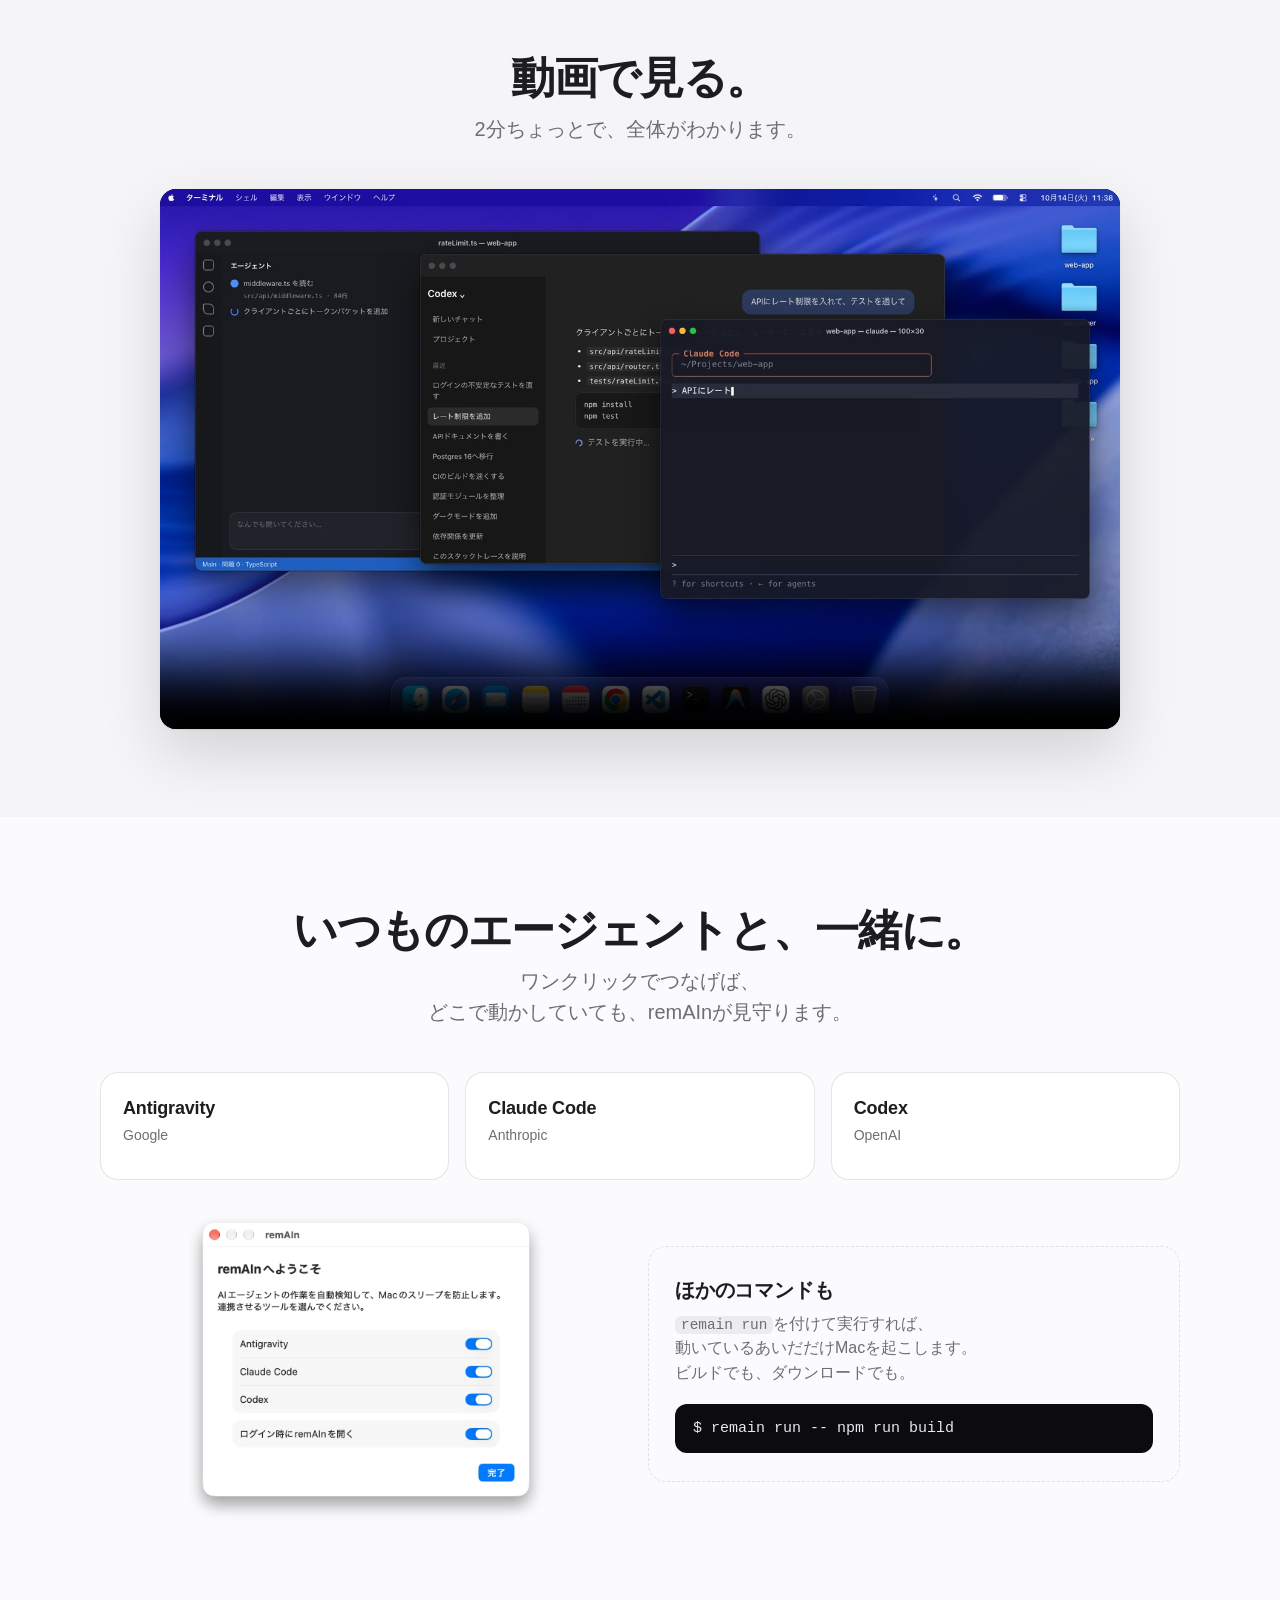
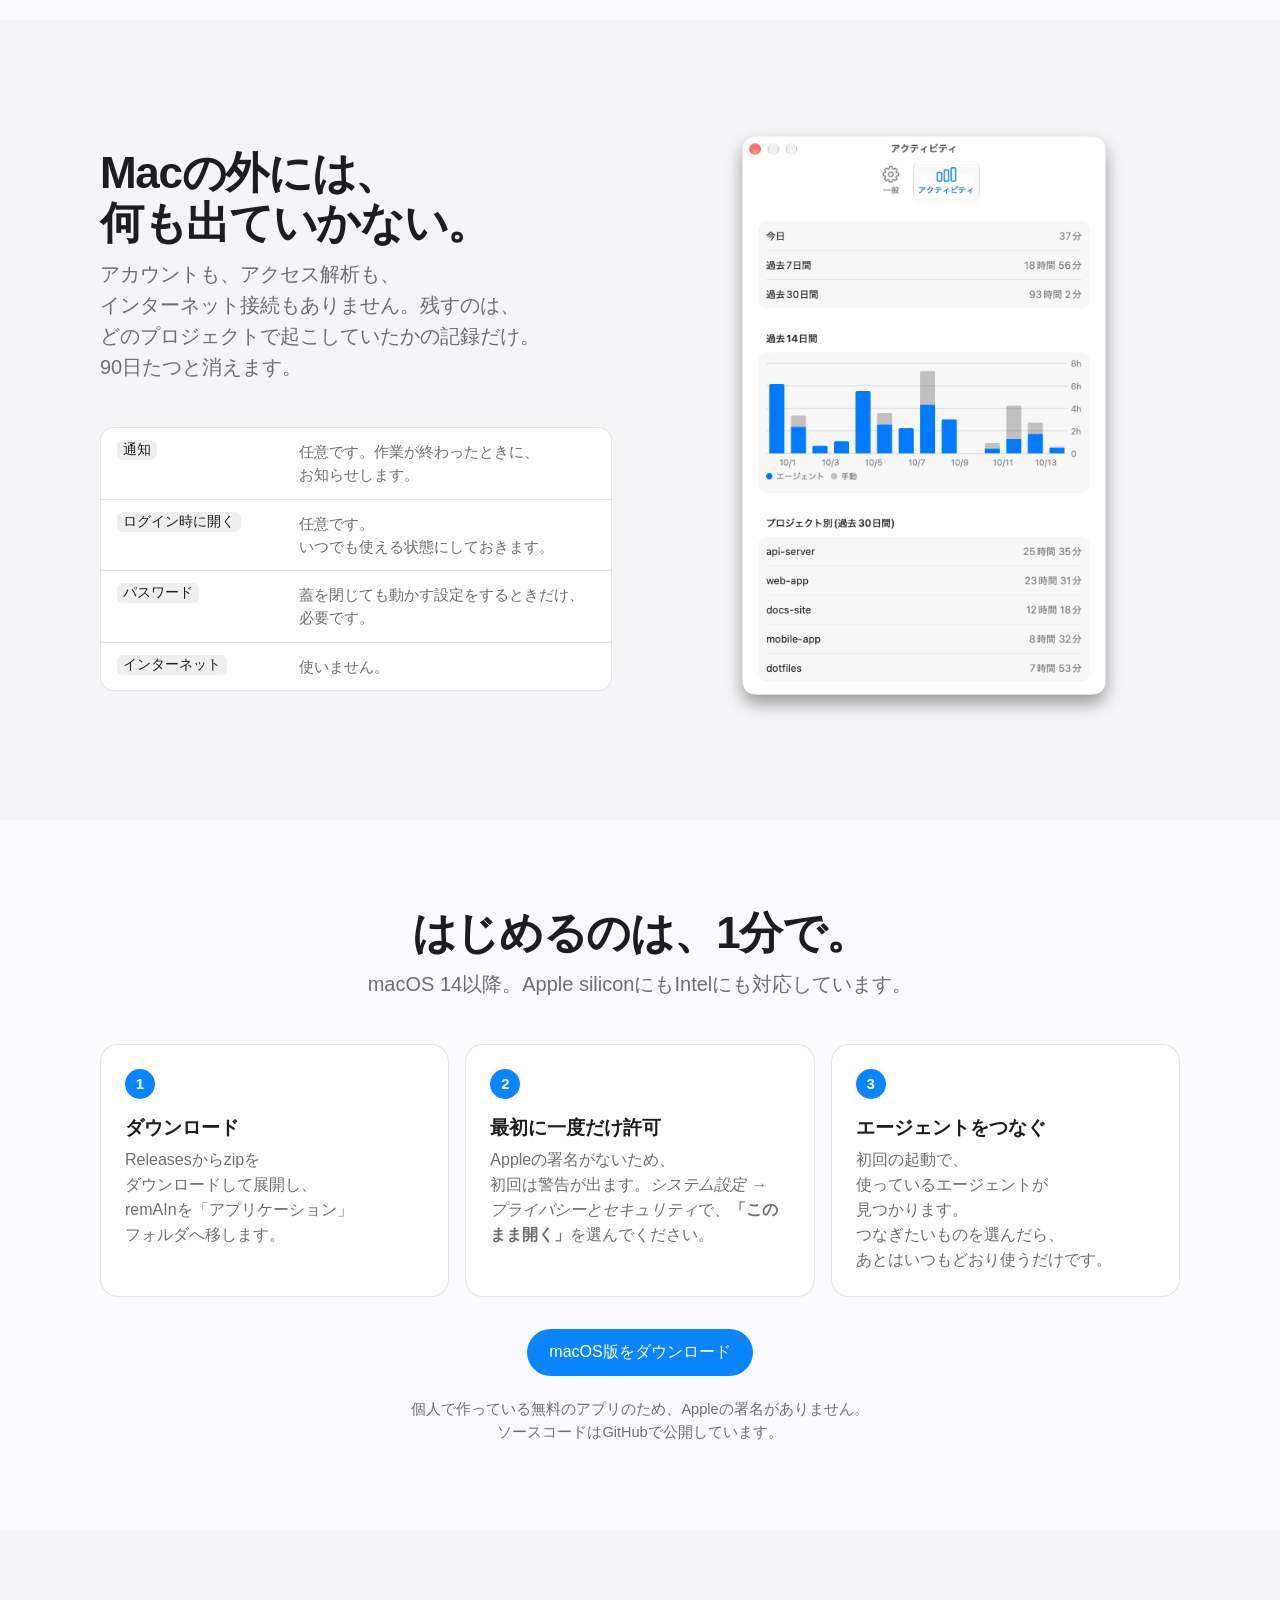
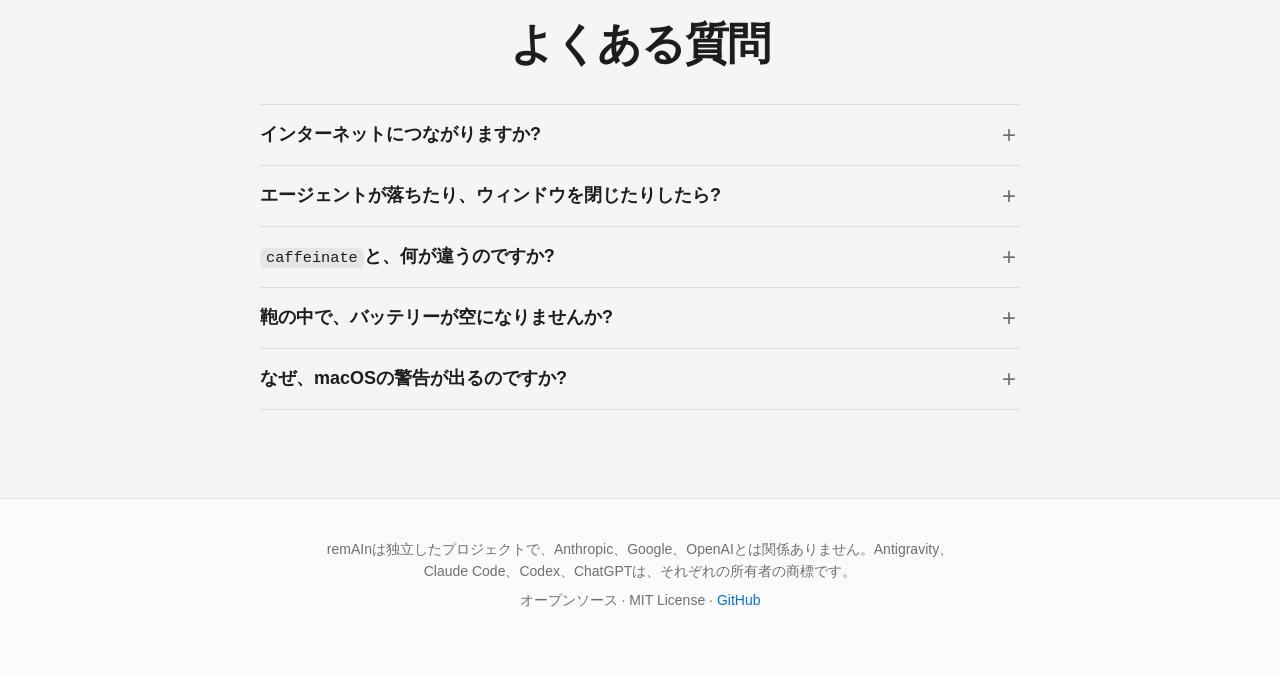
==== commit 02b9b3ee: "docs: break the Japanese site text at its pauses, reword a few lines, and fix widows in the English " ====
--- a/docs/ja/index.html
+++ b/docs/ja/index.html
@@ -29,9 +29,9 @@
       <img class="hero-icon" src="../media/icon-256.png" alt="">
       <h1 class="pun" aria-label="remAIn"><span class="side" data-side>Just&nbsp;</span>rem<span class="aiwrap"><span class="lo">AI</span><span class="ai">AI</span></span>n<span class="side" data-side>&nbsp;awake.</span></h1>
       <div class="hero-rest">
-        <p class="lead">AIエージェントが働いているあいだだけ、Macを起こしておきます。終われば、いつもどおりスリープします。</p>
+        <p class="lead"><span class="ph">AIエージェントが働いているあいだだけ、</span><span class="ph">Macを起こしておきます。</span><span class="ph">終われば、</span><span class="ph">いつもどおりスリープします。</span></p>
         <div class="cta"><a class="btn" data-download href="https://github.com/haruhito767676/remain/releases/latest">macOS版をダウンロード</a><a class="btn alt" href="#video">紹介動画を見る</a></div>
-        <p class="note">無料・オープンソース ・ macOS 14以降</p>
+        <p class="note">無料・オープンソース・macOS 14以降</p>
       </div>
     </div>
     <div class="hint">Scroll</div>
@@ -39,59 +39,59 @@
 </section>
 
 <section id="why"><div class="wrap">
-  <h2>AIの長い作業と、Macのスリープは、相性が悪い。</h2>
-  <p class="sub">こんな経験、ありませんか?</p>
+  <h2><span class="ph">AIの長い作業と、</span><span class="ph">Macのスリープは、</span><span class="ph">相性が悪い。</span></h2>
+  <p class="sub"><span class="ph">こんな経験、</span><span class="ph">ありませんか?</span></p>
   <div class="grid">
-    <div class="card"><div class="ic"><svg width="22" height="22" viewBox="0 0 16 16" fill="none" stroke="currentColor" stroke-width="1.5" stroke-linecap="round" stroke-linejoin="round" aria-hidden="true"><path d="M13 9.4A5.5 5.5 0 1 1 6.6 3a4.4 4.4 0 0 0 6.4 6.4z"/></svg></div><h3>作業の途中で、Macがスリープしてしまう</h3><p>長い作業を任せて席を外し、戻ってみたら、途中で止まっていた。</p></div>
-    <div class="card"><div class="ic"><svg width="22" height="22" viewBox="0 0 16 16" fill="none" stroke="currentColor" stroke-width="1.5" stroke-linecap="round" stroke-linejoin="round" aria-hidden="true"><rect x="1.8" y="4.6" width="11" height="6.8" rx="1.8"/><path d="M14.4 7v2"/><path d="M4 8h2.2"/></svg></div><h3>起こしっぱなしにすると、戻し忘れる</h3><p><code>caffeinate</code>のような方法は、始めるのも止めるのも自分で。忘れると、一晩中つけっぱなしで、朝にはバッテリーが空っぽです。</p></div>
-    <div class="card"><div class="ic"><svg width="22" height="22" viewBox="0 0 16 16" fill="none" stroke="currentColor" stroke-width="1.5" stroke-linecap="round" stroke-linejoin="round" aria-hidden="true"><rect x="2" y="2.6" width="12" height="9" rx="1.6"/><path d="M5.5 14h5M8 11.6V14"/></svg></div><h3>ターミナルで動くものばかりではない</h3><p>エディタやデスクトップアプリの中で動くエージェントには、<code>caffeinate</code>のような方法は使えません。</p></div>
+    <div class="card"><div class="ic"><svg width="22" height="22" viewBox="0 0 16 16" fill="none" stroke="currentColor" stroke-width="1.5" stroke-linecap="round" stroke-linejoin="round" aria-hidden="true"><path d="M13 9.4A5.5 5.5 0 1 1 6.6 3a4.4 4.4 0 0 0 6.4 6.4z"/></svg></div><h3><span class="ph">作業の途中で、</span><span class="ph">Macがスリープしてしまう</span></h3><p><span class="ph">長い作業を任せて席を外し、</span><span class="ph">戻ってみたら、</span><span class="ph">途中で止まっていた。</span></p></div>
+    <div class="card"><div class="ic"><svg width="22" height="22" viewBox="0 0 16 16" fill="none" stroke="currentColor" stroke-width="1.5" stroke-linecap="round" stroke-linejoin="round" aria-hidden="true"><rect x="1.8" y="4.6" width="11" height="6.8" rx="1.8"/><path d="M14.4 7v2"/><path d="M4 8h2.2"/></svg></div><h3><span class="ph">起こしっぱなしにすると、</span><span class="ph">戻し忘れる</span></h3><p><span class="ph"><code>caffeinate</code>のような方法は、</span><span class="ph">始めるのも止めるのも自分で。</span><span class="ph">忘れると、</span><span class="ph">一晩中つけっぱなしで、</span><span class="ph">朝にはバッテリーが空っぽです。</span></p></div>
+    <div class="card"><div class="ic"><svg width="22" height="22" viewBox="0 0 16 16" fill="none" stroke="currentColor" stroke-width="1.5" stroke-linecap="round" stroke-linejoin="round" aria-hidden="true"><rect x="2" y="2.6" width="12" height="9" rx="1.6"/><path d="M5.5 14h5M8 11.6V14"/></svg></div><h3><span class="ph">ターミナルの外でも、</span><span class="ph">働いている</span></h3><p><span class="ph">エディタやデスクトップアプリの中で動くエージェントには、</span><span class="ph"><code>caffeinate</code>は使えません。</span></p></div>
   </div>
 </div></section>
 
 <section id="features" class="alt"><div class="wrap">
-  <h2>作業しているあいだだけ、起きている。</h2>
-  <p class="sub">見ているのは、時計ではなくエージェント。終わったら、すぐ手を離します。</p>
+  <h2><span class="ph">作業しているあいだだけ、</span><span class="ph">起きている。</span></h2>
+  <p class="sub"><span class="ph">見ているのは、</span><span class="ph">時計ではなくエージェント。</span><span class="ph">終わったら、</span><span class="ph">すぐ手を離します。</span></p>
 
   <div class="feature">
     <div class="media"><img src="../media/loop-hero.webp" width="960" height="540" alt="エージェントが作業しているあいだ、メニューバーのアイコンがきらめき、時計が進みます。終わると、アイコンは月に戻ります"></div>
-    <div><h3>エージェントの様子を、見守る</h3><p>作業を始めたか、進めているか、あなたの返事を待っているか、終わったか。remAInはそれを知っていて、その間だけMacを起こしておきます。</p><p>メニューバーのアイコンを見れば、今の状態がひと目でわかります。きらめいていれば作業中、月なら、いつでもスリープできる状態です。</p></div>
+    <div><h3><span class="ph">エージェントの様子を、</span><span class="ph">見守る</span></h3><p><span class="ph">作業を始めたか、</span><span class="ph">進めているか、</span><span class="ph">あなたの返事を待っているか、</span><span class="ph">終わったか。</span><span class="ph">remAInはそれを知っていて、</span><span class="ph">その間だけMacを起こしておきます。</span></p><p><span class="ph">メニューバーのアイコンを見れば、</span><span class="ph">今の状態がひと目でわかります。</span><span class="ph">きらめいていれば作業中、</span><span class="ph">月なら、</span><span class="ph">いつでもスリープできる状態です。</span></p></div>
   </div>
   <div class="feature flip">
     <div class="media"><img src="../media/loop-agents.webp" width="960" height="540" alt="IDE、ChatGPTアプリ、ターミナルの3つのエージェントが同時に動き、2つが終わってウィンドウが消え、最後の1つが動き続けます" loading="lazy"></div>
-    <div><h3>どのエージェントも、いくつ同時でも。</h3><p>Antigravity、Claude Code、Codexに対応。そのほかのコマンドも、remAIn経由で実行すれば対象にできます。複数を同時に走らせても大丈夫。最後の1つが終わったところで、Macはスリープします。</p></div>
+    <div><h3><span class="ph">どのエージェントも、</span><span class="ph">いくつ同時でも。</span></h3><p><span class="ph">Antigravity、</span><span class="ph">Claude Code、</span><span class="ph">Codexに対応。</span><span class="ph">ほかのコマンドも、</span><span class="ph"><code>remain run</code>を付けて実行すれば見守れます。</span></p><p><span class="ph">複数を同時に動かしても大丈夫。</span><span class="ph">最後の1つが終わると、</span><span class="ph">Macはスリープします。</span></p></div>
   </div>
   <div class="feature">
     <div class="media"><img src="../media/loop-lid.webp" width="960" height="540" alt="MacBookの蓋を閉じても作業は続き、合わせ目に小さな灯りが残ります。作業が止まると、灯りが消えます" loading="lazy"></div>
-    <div><h3>蓋を閉じても、作業は続く。</h3><p>「蓋を閉じても動かす」をオンにすると、MacBookを閉じたままでも、エージェントは働き続けます。鞄に入れて、テザリングで移動中に、なんて使い方も。</p><p>熱くなったとき、バッテリーが減ったとき、決めた時間が来たときは、自動で止まります。最初はオフになっています。</p></div>
+    <div><h3><span class="ph">蓋を閉じても、</span><span class="ph">作業は続く。</span></h3><p><span class="ph">「蓋を閉じても動かす」をオンにすると、</span><span class="ph">MacBookを閉じたままでも、</span><span class="ph">エージェントは働き続けます。</span><span class="ph">鞄に入れて、</span><span class="ph">テザリングで移動中に、</span><span class="ph">なんて使い方も。</span></p><p><span class="ph">熱くなったとき、</span><span class="ph">バッテリーが減ったとき、</span><span class="ph">決めた時間が来たときは、</span><span class="ph">自動で止まります。</span><span class="ph">最初はオフになっています。</span></p></div>
   </div>
   <div class="feature flip">
     <div class="media"><img src="../media/loop-stop.webp" width="960" height="540" alt="ターミナルが接続エラーで止まり、メニューバーのアイコンが月に戻ります" loading="lazy"></div>
-    <div><h3>途中で止まっても、ちゃんと気づく。</h3><p>エージェントが落ちたり、ウィンドウを閉じたりしても、remAInが気づいて、Macをまたスリープできる状態に戻します。長い作業が途中で終わったときは、通知でお知らせします。</p></div>
+    <div><h3><span class="ph">途中で止まっても、</span><span class="ph">ちゃんと気づく。</span></h3><p><span class="ph">エージェントが落ちたり、</span><span class="ph">ウィンドウを閉じたりしても、</span><span class="ph">remAInが気づいて、</span><span class="ph">Macをまたスリープできる状態に戻します。</span><span class="ph">長い作業が途中で止まったときは、</span><span class="ph">通知でお知らせします。</span></p></div>
   </div>
 </div></section>
 
 <section id="more"><div class="wrap">
-  <h2>静かで、気がきく。</h2>
-  <p class="sub">邪魔にならないための、小さな工夫。</p>
+  <h2><span class="ph">静かで、</span><span class="ph">気がきく。</span></h2>
+  <p class="sub"><span class="ph">邪魔にならないための、</span><span class="ph">小さな工夫。</span></p>
   <div class="grid">
-    <div class="card"><div class="ic"><svg width="22" height="22" viewBox="0 0 16 16" fill="none" stroke="currentColor" stroke-width="1.5" stroke-linecap="round" stroke-linejoin="round" aria-hidden="true"><rect x="1.8" y="4.6" width="11" height="6.8" rx="1.8"/><path d="M14.4 7v2M4 8h3"/></svg></div><h3>鞄の中でも、安心</h3><p>バッテリーが少ないとき、低電力モードのとき、熱くなりすぎたときは、Macをスリープさせて、その理由もお知らせ。落ち着いたら、自動で再開します。</p></div>
-    <div class="card"><div class="ic"><svg width="22" height="22" viewBox="0 0 16 16" fill="none" stroke="currentColor" stroke-width="1.5" stroke-linecap="round" stroke-linejoin="round" aria-hidden="true"><path d="M8 2.2a3.8 3.8 0 0 0-3.8 3.8c0 3-1.4 4-1.4 4h10.4s-1.4-1-1.4-4A3.8 3.8 0 0 0 8 2.2zM6.6 12.6a1.5 1.5 0 0 0 2.8 0"/></svg></div><h3>終わったら、お知らせ</h3><p>作業が終わったとき、エージェントがあなたの返事を待っているときに、通知が届きます。終わったあとに、画面を消す、Macをスリープさせる、も選べます。</p></div>
-    <div class="card"><div class="ic"><svg width="22" height="22" viewBox="0 0 16 16" fill="none" stroke="currentColor" stroke-width="1.5" stroke-linecap="round" stroke-linejoin="round" aria-hidden="true"><path d="M3 13V8M6.7 13V3.5M10.4 13V6.5M14 13V9.5"/></svg></div><h3>時間の使い方が、わかる</h3><p>Macを起こしていた時間を、日ごと、プロジェクトごとに見られます。記録はMacの中だけ。90日たつと消えます。</p></div>
-    <div class="card"><div class="ic"><svg width="22" height="22" viewBox="0 0 16 16" fill="none" stroke="currentColor" stroke-width="1.5" stroke-linecap="round" stroke-linejoin="round" aria-hidden="true"><path d="M6.5 9.5l3-3M5.2 8.3l-1.3 1.3a2.3 2.3 0 0 0 3.3 3.3l1.3-1.3M10.8 7.7l1.3-1.3a2.3 2.3 0 0 0-3.3-3.3L7.5 4.4"/></svg></div><h3>設定は、ワンクリック</h3><p>初めて起動すると、使っているエージェントが見つかります。選んでつなぐだけで、設定は終わりです。</p></div>
-    <div class="card"><div class="ic"><svg width="22" height="22" viewBox="0 0 16 16" fill="none" stroke="currentColor" stroke-width="1.5" stroke-linecap="round" stroke-linejoin="round" aria-hidden="true"><rect x="3" y="7" width="10" height="7" rx="1.8"/><path d="M5.2 7V5.2a2.8 2.8 0 0 1 5.6 0V7"/></svg></div><h3>プライバシーも安心</h3><p>アカウントも、アクセス解析も、インターネット接続もありません。すべてMacの中で完結します。</p></div>
-    <div class="card"><div class="ic"><svg width="22" height="22" viewBox="0 0 16 16" fill="none" stroke="currentColor" stroke-width="1.5" stroke-linecap="round" stroke-linejoin="round" aria-hidden="true"><path d="M3 6.5h7a3 3 0 0 1 0 6H6M3 6.5l2.6-2.6M3 6.5l2.6 2.6"/></svg></div><h3>やめたいときも、簡単</h3><p>ボタン1つで、remAInが加えたものを、すべて元どおりに。表示は、日本語と英語に対応しています。</p></div>
+    <div class="card"><div class="ic"><svg width="22" height="22" viewBox="0 0 16 16" fill="none" stroke="currentColor" stroke-width="1.5" stroke-linecap="round" stroke-linejoin="round" aria-hidden="true"><rect x="1.8" y="4.6" width="11" height="6.8" rx="1.8"/><path d="M14.4 7v2M4 8h3"/></svg></div><h3><span class="ph">鞄の中でも、</span><span class="ph">安心</span></h3><p><span class="ph">バッテリーが少ないとき、</span><span class="ph">低電力モードのとき、</span><span class="ph">熱くなりすぎたときは、</span><span class="ph">Macをスリープさせて、</span><span class="ph">その理由もお知らせ。</span><span class="ph">落ち着いたら、</span><span class="ph">自動で再開します。</span></p></div>
+    <div class="card"><div class="ic"><svg width="22" height="22" viewBox="0 0 16 16" fill="none" stroke="currentColor" stroke-width="1.5" stroke-linecap="round" stroke-linejoin="round" aria-hidden="true"><path d="M8 2.2a3.8 3.8 0 0 0-3.8 3.8c0 3-1.4 4-1.4 4h10.4s-1.4-1-1.4-4A3.8 3.8 0 0 0 8 2.2zM6.6 12.6a1.5 1.5 0 0 0 2.8 0"/></svg></div><h3><span class="ph">終わったら、</span><span class="ph">お知らせ</span></h3><p><span class="ph">作業が終わったとき、</span><span class="ph">エージェントがあなたの返事を待っているときに、</span><span class="ph">通知が届きます。</span><span class="ph">終わったあとに、</span><span class="ph">画面を消したり、</span><span class="ph">Macをスリープさせたりもできます。</span></p></div>
+    <div class="card"><div class="ic"><svg width="22" height="22" viewBox="0 0 16 16" fill="none" stroke="currentColor" stroke-width="1.5" stroke-linecap="round" stroke-linejoin="round" aria-hidden="true"><path d="M3 13V8M6.7 13V3.5M10.4 13V6.5M14 13V9.5"/></svg></div><h3><span class="ph">時間の使い方が、</span><span class="ph">わかる</span></h3><p><span class="ph">Macを起こしていた時間を、</span><span class="ph">日ごと、</span><span class="ph">プロジェクトごとに見られます。</span><span class="ph">記録はMacの中だけ。</span><span class="ph">90日たつと消えます。</span></p></div>
+    <div class="card"><div class="ic"><svg width="22" height="22" viewBox="0 0 16 16" fill="none" stroke="currentColor" stroke-width="1.5" stroke-linecap="round" stroke-linejoin="round" aria-hidden="true"><path d="M6.5 9.5l3-3M5.2 8.3l-1.3 1.3a2.3 2.3 0 0 0 3.3 3.3l1.3-1.3M10.8 7.7l1.3-1.3a2.3 2.3 0 0 0-3.3-3.3L7.5 4.4"/></svg></div><h3><span class="ph">設定は、</span><span class="ph">ワンクリック</span></h3><p><span class="ph">初めて起動すると、</span><span class="ph">使っているエージェントが見つかります。</span><span class="ph">選んでつなぐだけで、</span><span class="ph">設定は終わりです。</span></p></div>
+    <div class="card"><div class="ic"><svg width="22" height="22" viewBox="0 0 16 16" fill="none" stroke="currentColor" stroke-width="1.5" stroke-linecap="round" stroke-linejoin="round" aria-hidden="true"><rect x="3" y="7" width="10" height="7" rx="1.8"/><path d="M5.2 7V5.2a2.8 2.8 0 0 1 5.6 0V7"/></svg></div><h3>プライバシーも安心</h3><p><span class="ph">アカウントも、</span><span class="ph">アクセス解析も、</span><span class="ph">インターネット接続もありません。</span><span class="ph">すべてMacの中で完結します。</span></p></div>
+    <div class="card"><div class="ic"><svg width="22" height="22" viewBox="0 0 16 16" fill="none" stroke="currentColor" stroke-width="1.5" stroke-linecap="round" stroke-linejoin="round" aria-hidden="true"><path d="M3 6.5h7a3 3 0 0 1 0 6H6M3 6.5l2.6-2.6M3 6.5l2.6 2.6"/></svg></div><h3><span class="ph">やめたいときも、</span><span class="ph">簡単</span></h3><p><span class="ph">ボタン1つで、</span><span class="ph">remAInが加えたものを、</span><span class="ph">すべて元どおりに。</span><span class="ph">表示は、</span><span class="ph">日本語と英語に対応しています。</span></p></div>
   </div>
 </div></section>
 
 <section id="video" class="alt"><div class="wrap">
-  <h2>動画で見る。</h2>
-  <p class="sub">2分ちょっとで、全体がわかります。</p>
+  <h2><span class="ph">動画で見る。</span></h2>
+  <p class="sub"><span class="ph">2分ちょっとで、</span><span class="ph">全体がわかります。</span></p>
   <div class="video"><video controls playsinline preload="none" poster="../media/poster-ja.jpg" src="../media/intro-ja.mp4"></video></div>
 </div></section>
 
 <section id="agents"><div class="wrap">
-  <h2>いつものエージェントと、一緒に。</h2>
-  <p class="sub">ワンクリックでつなげば、どこで動かしていても、remAInが見守ります。</p>
+  <h2><span class="ph">いつものエージェントと、</span><span class="ph">一緒に。</span></h2>
+  <p class="sub"><span class="ph">ワンクリックでつなげば、</span><span class="ph">どこで動かしていても、</span><span class="ph">remAInが見守ります。</span></p>
   <div class="agents">
     <div class="agent"><b>Antigravity</b><small>Google</small></div>
     <div class="agent"><b>Claude Code</b><small>Anthropic</small></div>
@@ -99,50 +99,50 @@
   </div>
   <div class="agents-extra">
     <div class="shot"><picture><source media="(prefers-color-scheme: dark)" srcset="../media/shot-welcome-dark-ja.webp"><img src="../media/shot-welcome-light-ja.webp" alt="最初に開く画面。見つかったエージェントごとに、オンとオフのスイッチがあります" loading="lazy"></picture></div>
-    <div class="agent wide"><div><b>ほかのコマンドも</b><p><code>remain run</code>を付けて実行すれば、動いているあいだだけMacを起こします。ビルドでも、ダウンロードでも。</p><pre class="cmd">$ remain run -- npm run build</pre></div></div>
+    <div class="agent wide"><div><b>ほかのコマンドも</b><p><span class="ph"><code>remain run</code>を付けて実行すれば、</span><span class="ph">動いているあいだだけMacを起こします。</span><span class="ph">ビルドでも、</span><span class="ph">ダウンロードでも。</span></p><pre class="cmd">$ remain run -- npm run build</pre></div></div>
   </div>
 </div></section>
 
 <section id="privacy" class="alt"><div class="wrap privacy">
   <div>
-    <h2>Macの外には、何も出ていかない。</h2>
-    <p class="sub">アカウントも、アクセス解析も、インターネット接続もありません。残すのは、どのプロジェクトで起こしていたかの記録だけ。90日たつと消えます。</p>
+    <h2><span class="ph">Macの外には、</span><span class="ph">何も出ていかない。</span></h2>
+    <p class="sub"><span class="ph">アカウントも、</span><span class="ph">アクセス解析も、</span><span class="ph">インターネット接続もありません。</span><span class="ph">残すのは、</span><span class="ph">どのプロジェクトで起こしていたかの記録だけ。</span><span class="ph">90日たつと消えます。</span></p>
     <div class="perm">
-      <div><code>通知</code><span>任意です。作業が終わったときに、お知らせします。</span></div>
-      <div><code>ログイン時に開く</code><span>任意です。いつでも使える状態にしておきます。</span></div>
-      <div><code>パスワード</code><span>蓋を閉じても動かす設定をするときだけ、必要です。</span></div>
-      <div><code>インターネット</code><span>使いません。</span></div>
+      <div><code>通知</code><span><span class="ph">任意です。</span><span class="ph">作業が終わったときに、</span><span class="ph">お知らせします。</span></span></div>
+      <div><code>ログイン時に開く</code><span><span class="ph">任意です。</span><span class="ph">いつでも使える状態にしておきます。</span></span></div>
+      <div><code>パスワード</code><span><span class="ph">蓋を閉じても動かす設定をするときだけ、</span><span class="ph">必要です。</span></span></div>
+      <div><code>インターネット</code><span><span class="ph">使いません。</span></span></div>
     </div>
   </div>
   <div class="shot"><picture><source media="(prefers-color-scheme: dark)" srcset="../media/shot-settings-activity-dark-ja.webp"><img src="../media/shot-settings-activity-light-ja.webp" alt="アクティビティのタブ。Macを起こしていた時間を、日ごと、プロジェクトごとに表示します" loading="lazy"></picture></div>
 </div></section>
 
 <section id="install"><div class="wrap">
-  <h2>はじめるのは、1分で。</h2>
-  <p class="sub">macOS 14以降。Apple siliconにもIntelにも対応しています。</p>
+  <h2><span class="ph">はじめるのは、</span><span class="ph">1分で。</span></h2>
+  <p class="sub"><span class="ph">macOS 14以降。</span><span class="ph">Apple siliconにもIntelにも対応しています。</span></p>
   <div class="steps">
-    <div class="step"><h3>ダウンロード</h3><p>Releasesからzipをダウンロードして展開し、remAInを「アプリケーション」フォルダへ移します。</p></div>
-    <div class="step"><h3>最初に一度だけ許可</h3><p>Appleの署名がないため、初回は警告が出ます。<em>システム設定 → プライバシーとセキュリティ</em>で、<strong>「このまま開く」</strong>を選んでください。</p></div>
-    <div class="step"><h3>エージェントをつなぐ</h3><p>初回の起動で、使っているエージェントが見つかります。つなぎたいものを選んだら、あとはいつもどおり使うだけです。</p></div>
+    <div class="step"><h3>ダウンロード</h3><p><span class="ph">Releasesからzipをダウンロードして展開し、</span><span class="ph">remAInを「アプリケーション」フォルダへ移します。</span></p></div>
+    <div class="step"><h3>最初に一度だけ許可</h3><p><span class="ph">Appleの署名がないため、</span><span class="ph">初回は警告が出ます。</span><em>システム設定 → プライバシーとセキュリティ</em><span class="ph">で、</span><strong>「このまま開く」</strong><span class="ph">を選んでください。</span></p></div>
+    <div class="step"><h3>エージェントをつなぐ</h3><p><span class="ph">初回の起動で、</span><span class="ph">使っているエージェントが見つかります。</span><span class="ph">つなぎたいものを選んだら、</span><span class="ph">あとはいつもどおり使うだけです。</span></p></div>
   </div>
   <div class="cta" style="margin-top:32px"><a class="btn" data-download href="https://github.com/haruhito767676/remain/releases/latest">macOS版をダウンロード</a></div>
-  <p class="fineprint">個人で作っている無料のアプリのため、Appleの署名がありません。ソースコードはGitHubで公開しています。</p>
+  <p class="fineprint"><span class="ph">個人で作っている無料のアプリのため、</span><span class="ph">Appleの署名がありません。</span><span class="ph">ソースコードはGitHubで公開しています。</span></p>
 </div></section>
 
 <section id="faq" class="alt"><div class="wrap">
   <h2>よくある質問</h2>
   <div class="faq" style="margin-top:36px">
-    <details><summary>インターネットにつながりますか?</summary><p>いいえ。remAInは、インターネットには一切つながりません。アカウントも、アクセス解析もありません。</p></details>
-    <details><summary>エージェントが落ちたり、ウィンドウを閉じたりしたら?</summary><p>remAInが気づいて、Macをまたスリープできる状態に戻します。長い作業だったときは、通知でお知らせします。自分で止めたときは、何も出ません。</p></details>
-    <details><summary><code>caffeinate</code>と、何が違うのですか?</summary><p><code>caffeinate</code>は、始めるのも止めるのも自分でやる道具です。remAInは、エージェントの動きを見て、自動で起こし、自動で手を離します。エディタやデスクトップアプリの中のエージェントにも使えます。</p></details>
-    <details><summary>鞄の中で、バッテリーが空になりませんか?</summary><p>バッテリーが少ないとき、低電力モードのとき、熱くなりすぎたときは、スリープさせます。蓋を閉じても動かす設定は、最初はオフで、上限時間もあります。</p></details>
-    <details><summary>なぜ、macOSの警告が出るのですか?</summary><p>Appleの署名がないためです。<em>システム設定 → プライバシーとセキュリティ</em>で一度だけ許可すれば、次からは出ません。</p></details>
+    <details><summary>インターネットにつながりますか?</summary><p><span class="ph">いいえ。</span><span class="ph">remAInは、</span><span class="ph">インターネットには一切つながりません。</span><span class="ph">アカウントも、</span><span class="ph">アクセス解析もありません。</span></p></details>
+    <details><summary><span class="ph">エージェントが落ちたり、</span><span class="ph">ウィンドウを閉じたりしたら?</span></summary><p><span class="ph">remAInが気づいて、</span><span class="ph">Macをまたスリープできる状態に戻します。</span><span class="ph">長い作業だったときは、</span><span class="ph">通知でお知らせします。</span><span class="ph">自分で止めたときは、</span><span class="ph">何も出ません。</span></p></details>
+    <details><summary><span class="ph"><code>caffeinate</code>と、</span><span class="ph">何が違うのですか?</span></summary><p><span class="ph"><code>caffeinate</code>は、</span><span class="ph">始めるのも止めるのも自分でやる道具です。</span><span class="ph">remAInは、</span><span class="ph">エージェントの動きを見て、</span><span class="ph">自動で起こし、</span><span class="ph">自動で手を離します。</span><span class="ph">エディタやデスクトップアプリの中のエージェントにも使えます。</span></p></details>
+    <details><summary><span class="ph">鞄の中で、</span><span class="ph">バッテリーが空になりませんか?</span></summary><p><span class="ph">バッテリーが少ないとき、</span><span class="ph">低電力モードのとき、</span><span class="ph">熱くなりすぎたときは、</span><span class="ph">スリープさせます。</span><span class="ph">蓋を閉じても動かす設定は、</span><span class="ph">最初はオフで、</span><span class="ph">上限時間もあります。</span></p></details>
+    <details><summary><span class="ph">なぜ、</span><span class="ph">macOSの警告が出るのですか?</span></summary><p><span class="ph">Appleの署名がないためです。</span><em>システム設定 → プライバシーとセキュリティ</em><span class="ph">で一度だけ許可すれば、</span><span class="ph">次からは出ません。</span></p></details>
   </div>
 </div></section>
 </main>
 
 <footer><div class="wrap">
-  <p>remAInは独立したプロジェクトで、Anthropic、Google、OpenAIとは関係ありません。Antigravity、Claude Code、Codex、ChatGPTは、それぞれの所有者の商標です。</p>
+  <p><span class="ph">remAInは独立したプロジェクトで、</span><span class="ph">Anthropic、</span><span class="ph">Google、</span><span class="ph">OpenAIとは関係ありません。</span><span class="ph">Antigravity、</span><span class="ph">Claude Code、</span><span class="ph">Codex、</span><span class="ph">ChatGPTは、</span><span class="ph">それぞれの所有者の商標です。</span></p>
   <p>オープンソース · MIT License · <a href="https://github.com/haruhito767676/remain">GitHub</a></p>
 </div></footer>
 <script src="../app.js"></script>
--- a/docs/style.css
+++ b/docs/style.css
@@ -39,6 +39,7 @@
 img, video { max-width: 100%; }
 h1, h2, h3, .lead, .sub { text-wrap: balance; }
 :lang(ja) { word-break: auto-phrase; line-break: strict; }
+.ph { display: inline-block; }  /* each clause of the Japanese text (up to a 、 or 。) stays together, so lines break at the pauses */
 .wrap { width: min(1080px, calc(100% - 40px)); margin: 0 auto; }
 code { font: 0.9em ui-monospace, "SF Mono", Menlo, monospace; background: var(--fill); padding: 1px 6px; border-radius: 6px; }
 
@@ -201,3 +202,7 @@
 
 footer { padding: 40px 0 56px; border-top: 0.5px solid var(--line); color: var(--muted); font-size: 14px; text-align: center; }
 footer p { margin: 0 auto 8px; max-width: 46em; }
+
+/* paragraphs: no single word left alone on the last line */
+.card p, .feature p, .faq p, .agent p, .step p, .perm span, .fineprint, .privacy .sub, .hero .lead { text-wrap: pretty; }
+.nb { white-space: nowrap; }
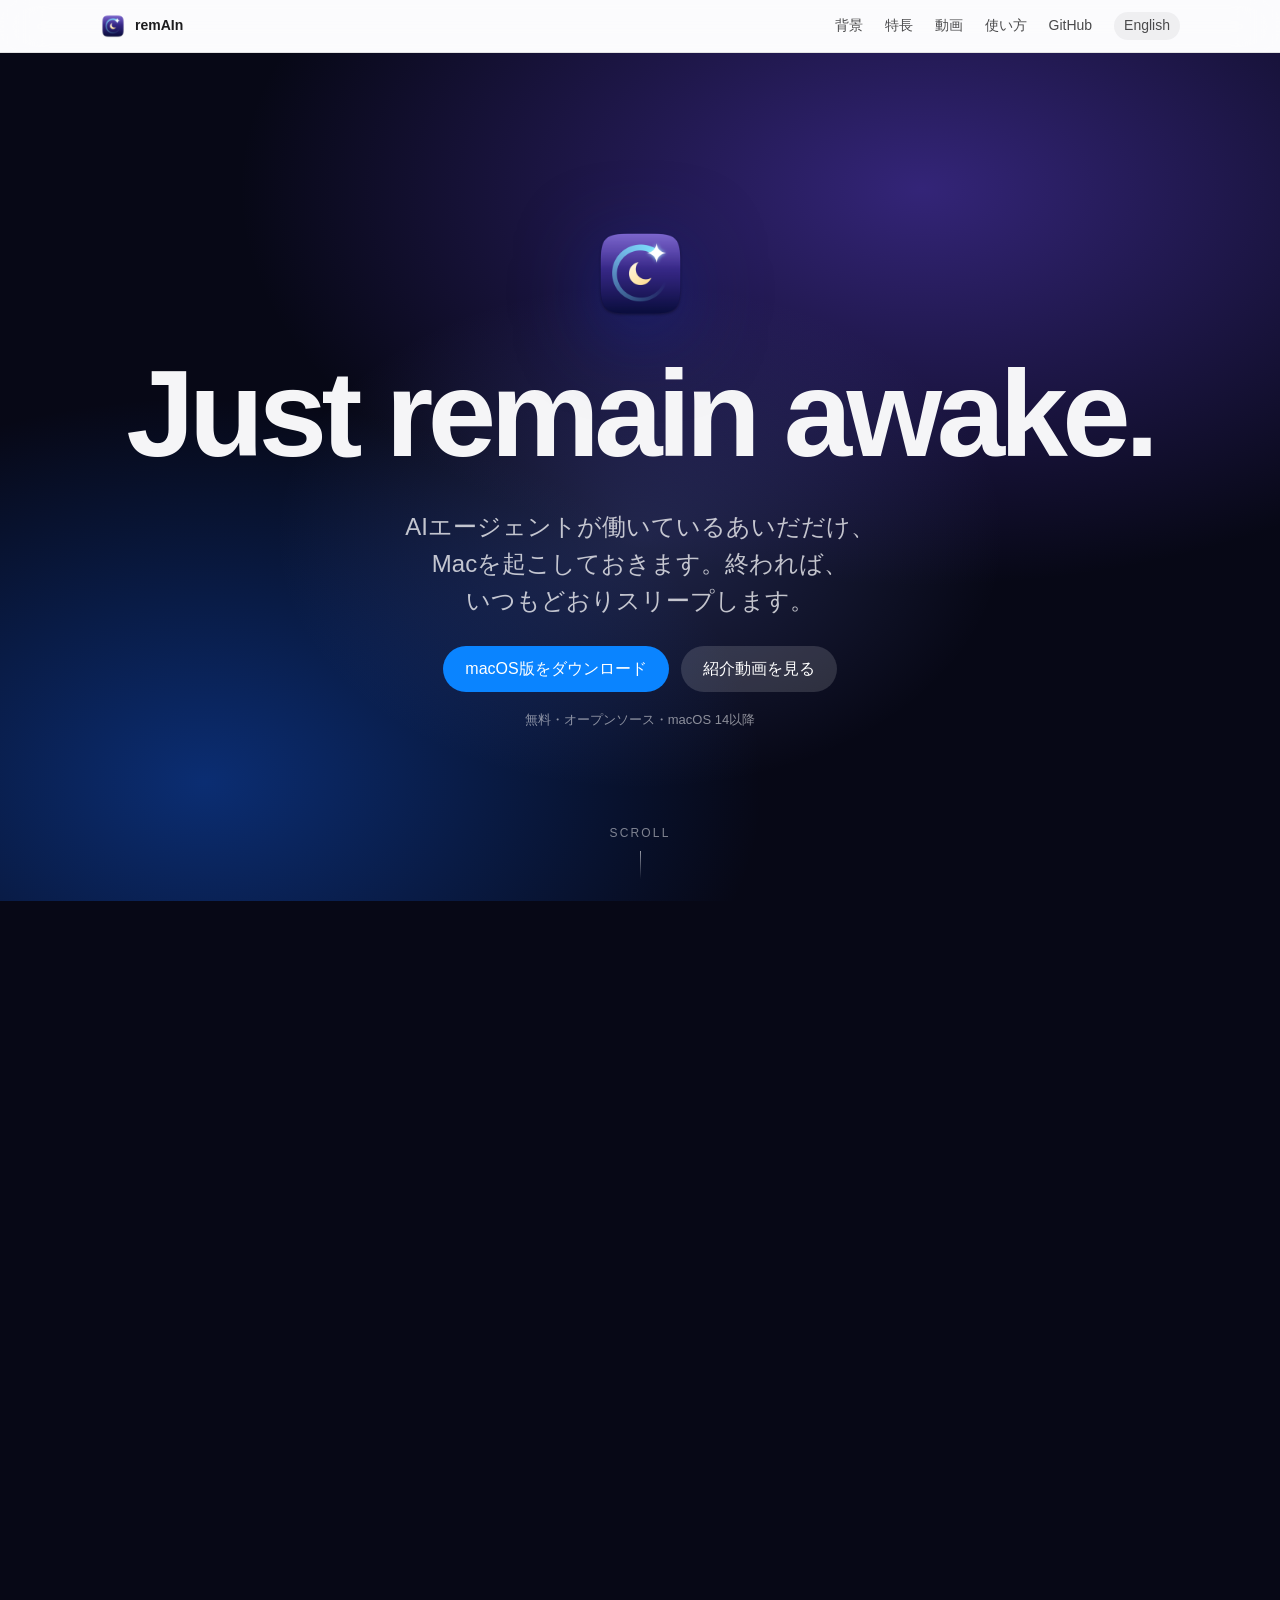
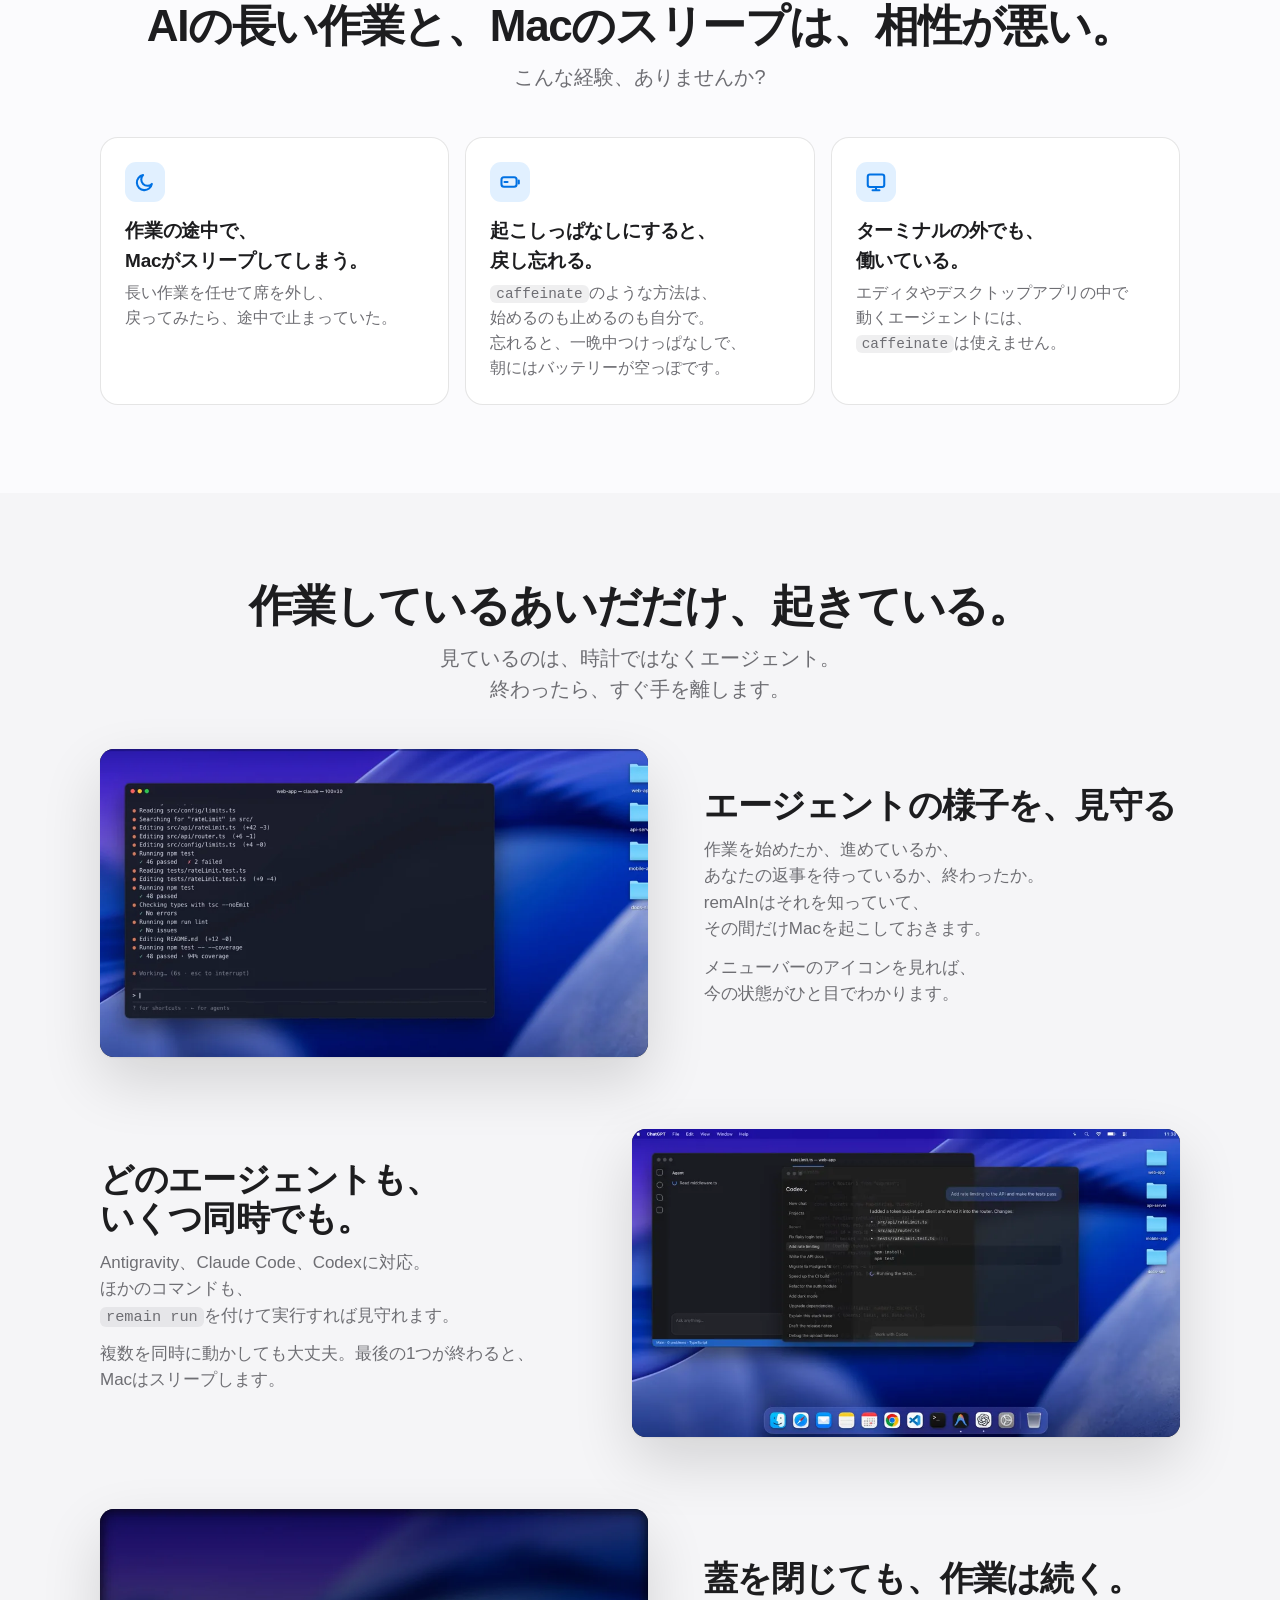
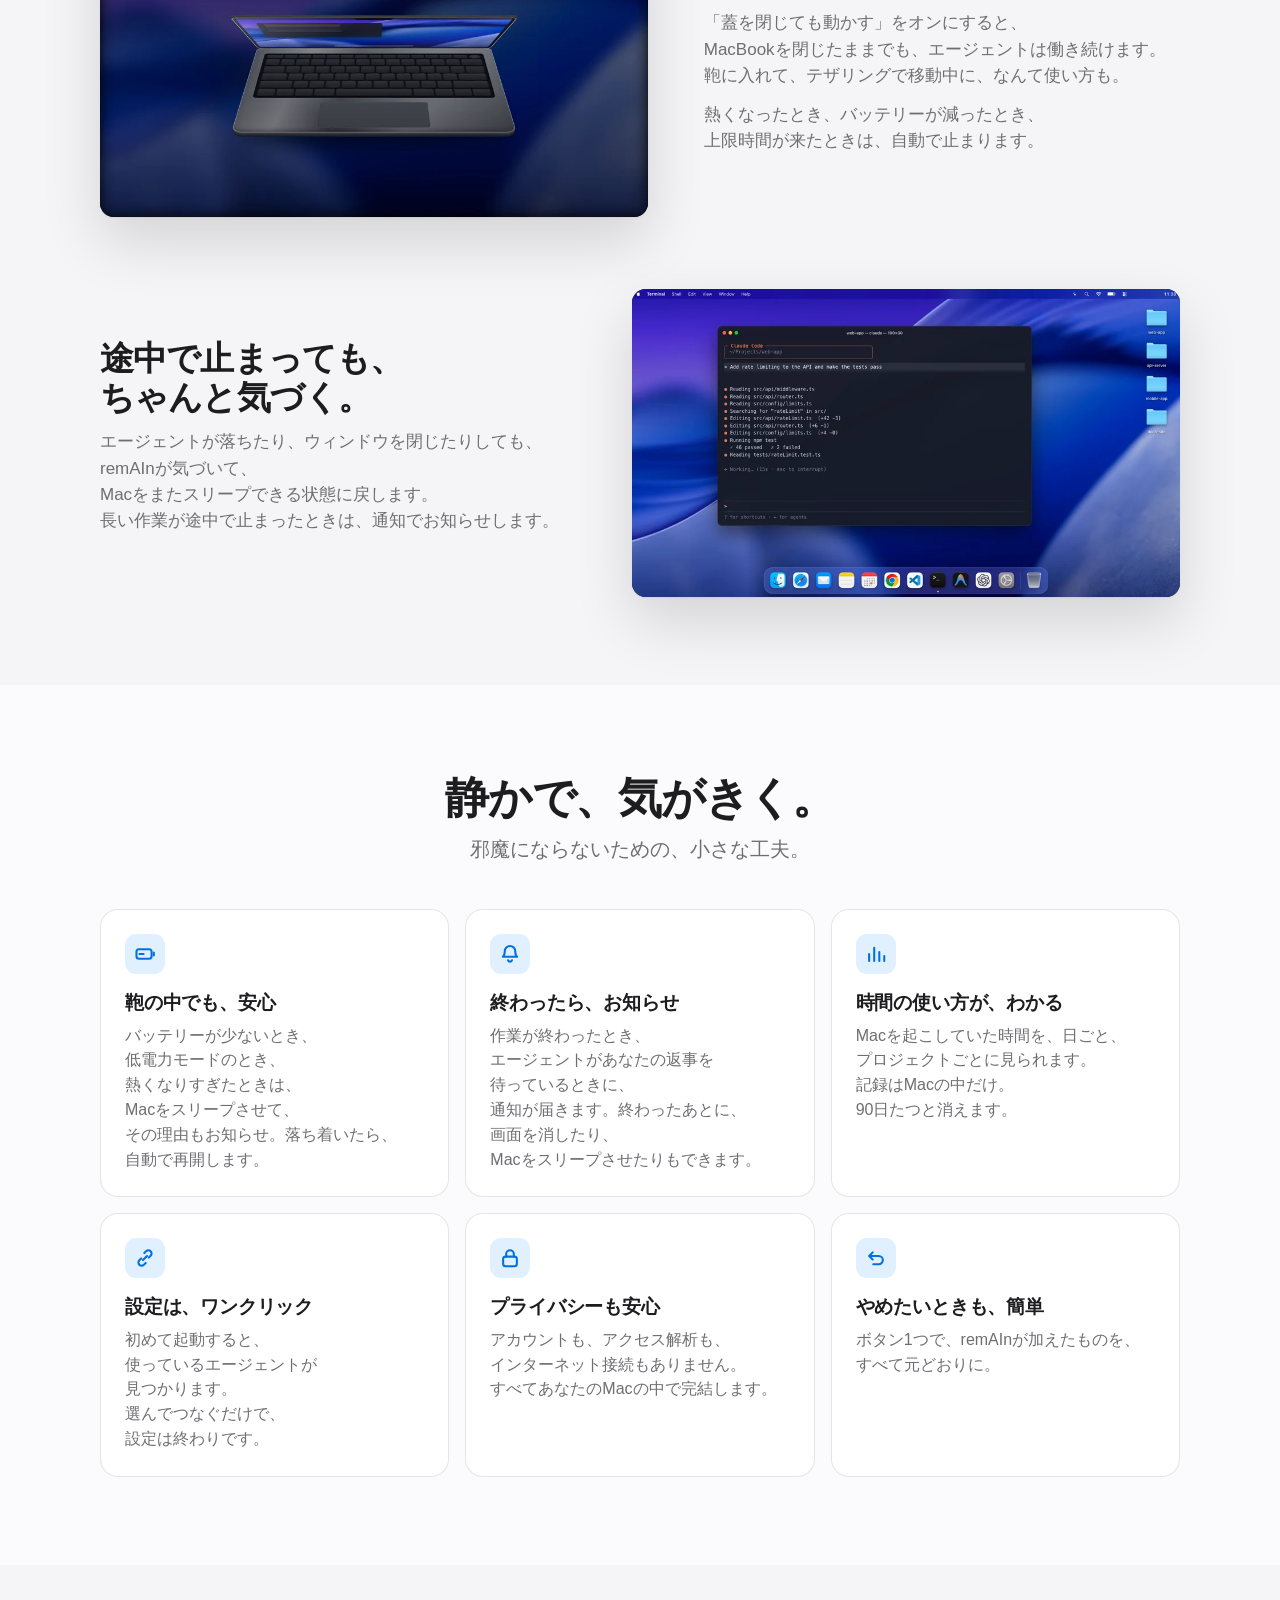
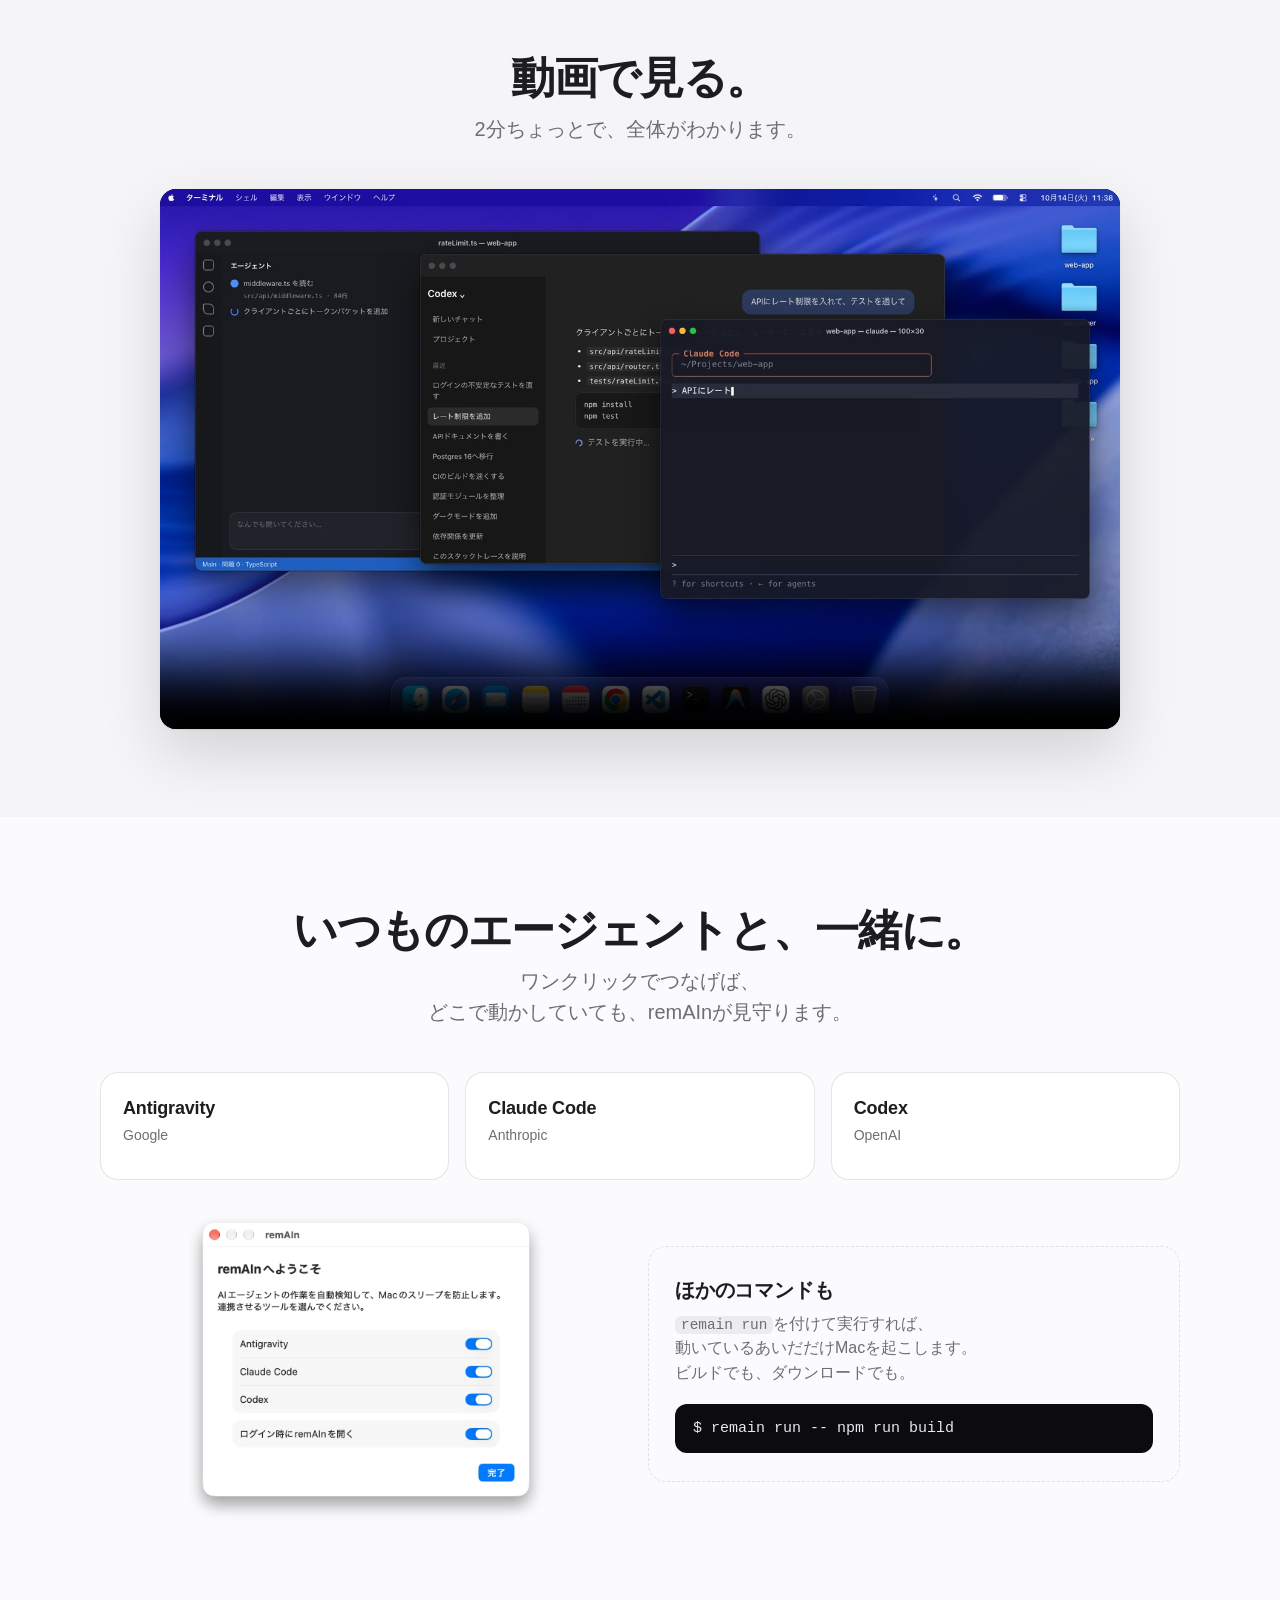
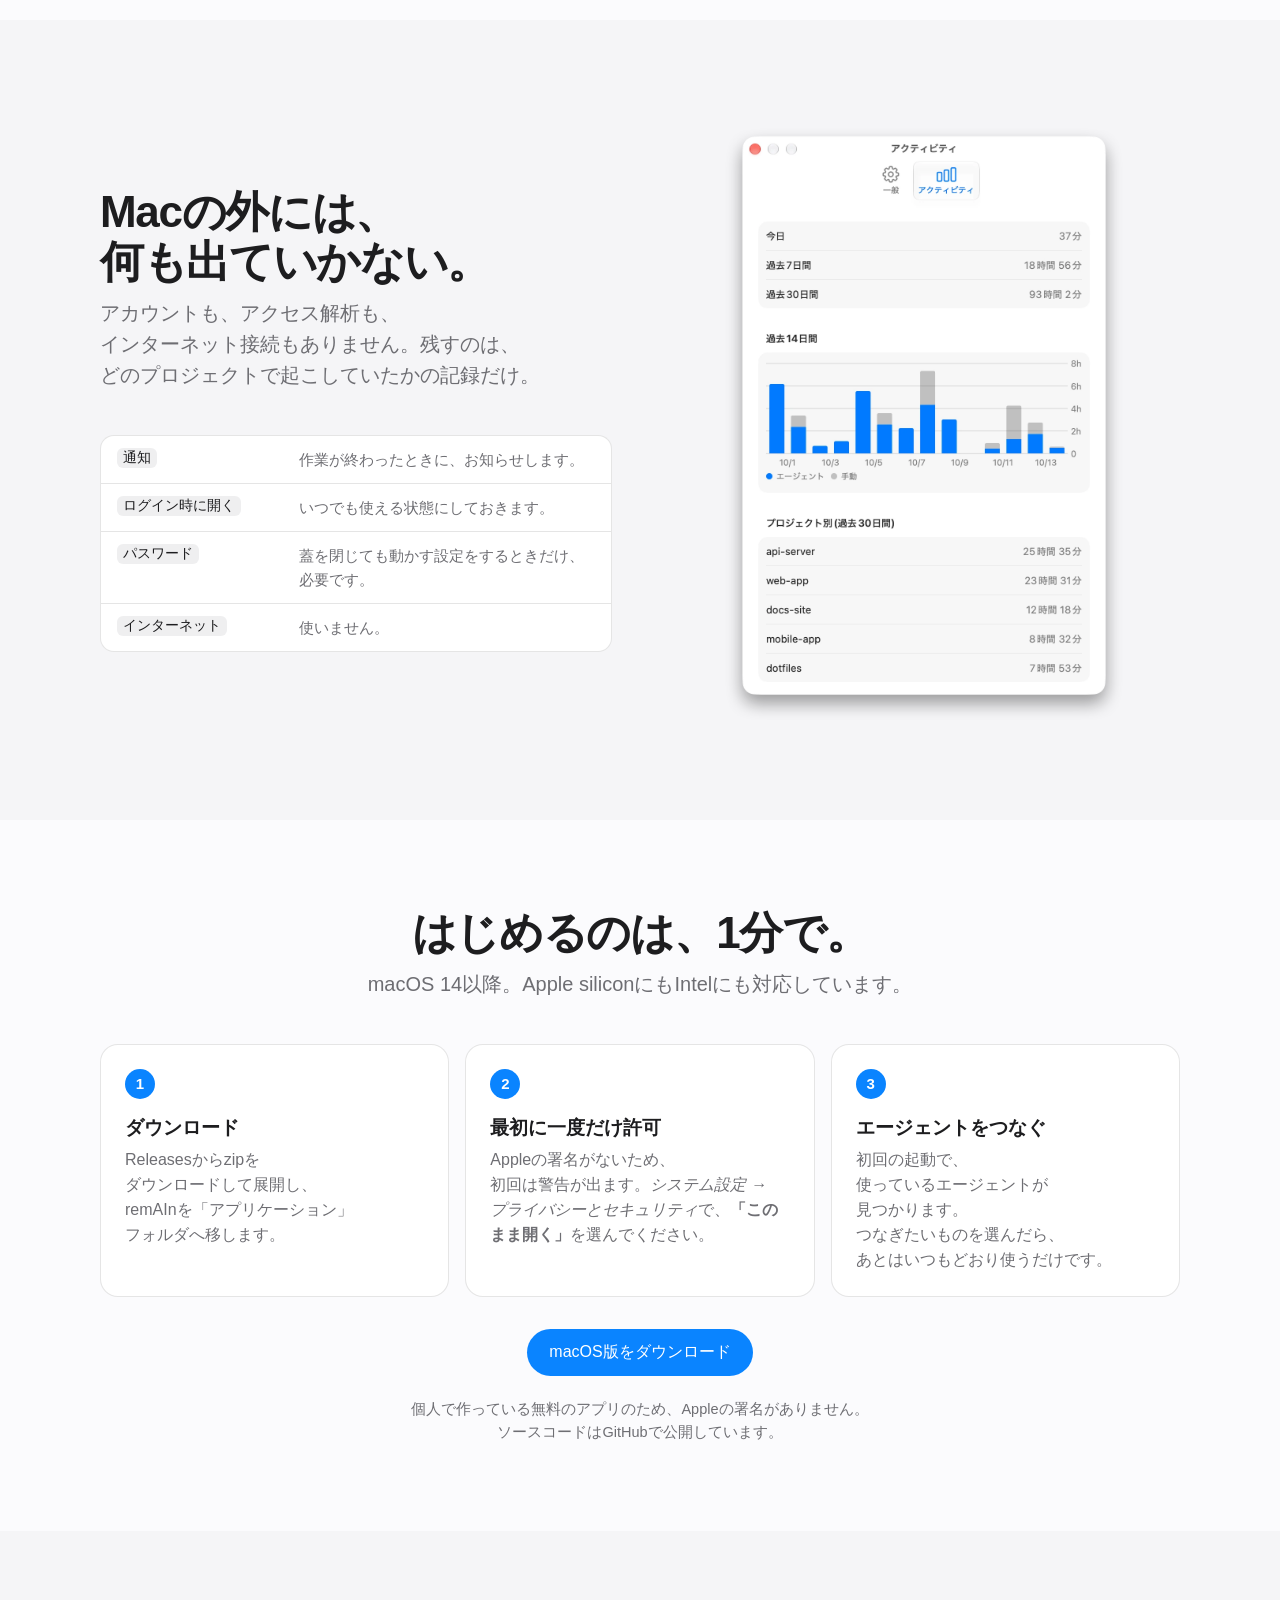
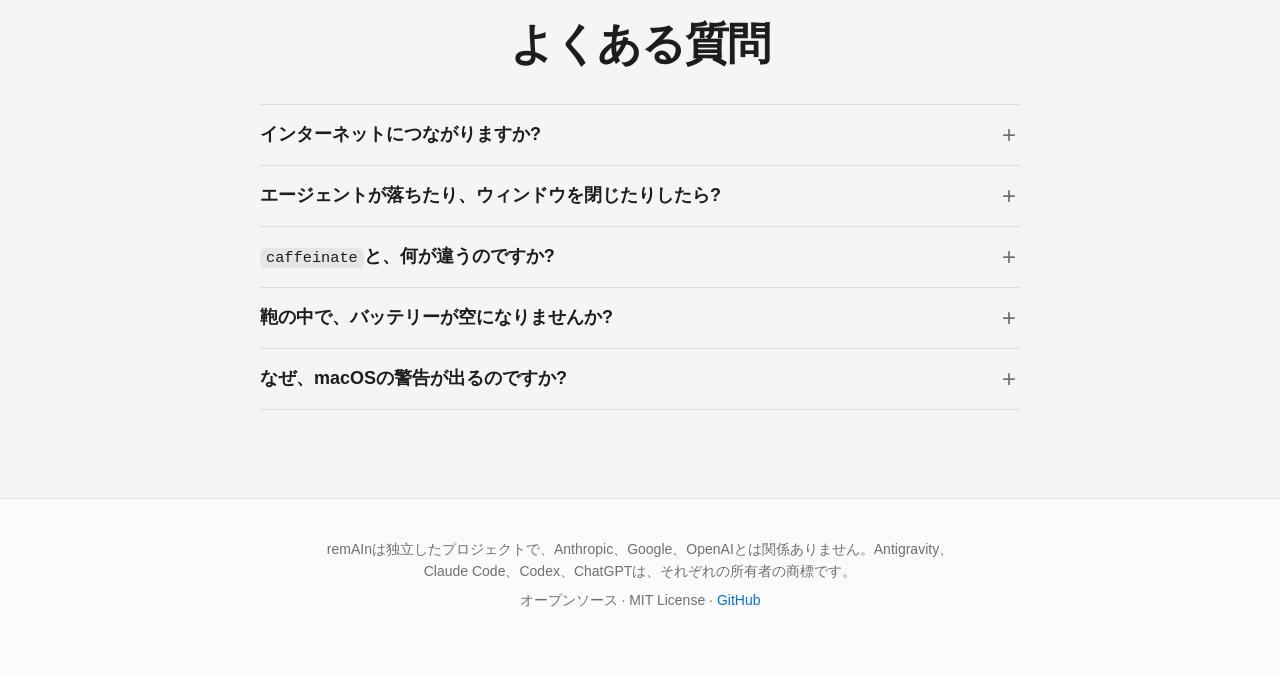
==== commit 84c4ab3a: "docs: 修正された日本語テキストの文法と句読点を改善" ====
--- a/docs/ja/index.html
+++ b/docs/ja/index.html
@@ -42,9 +42,9 @@
   <h2><span class="ph">AIの長い作業と、</span><span class="ph">Macのスリープは、</span><span class="ph">相性が悪い。</span></h2>
   <p class="sub"><span class="ph">こんな経験、</span><span class="ph">ありませんか?</span></p>
   <div class="grid">
-    <div class="card"><div class="ic"><svg width="22" height="22" viewBox="0 0 16 16" fill="none" stroke="currentColor" stroke-width="1.5" stroke-linecap="round" stroke-linejoin="round" aria-hidden="true"><path d="M13 9.4A5.5 5.5 0 1 1 6.6 3a4.4 4.4 0 0 0 6.4 6.4z"/></svg></div><h3><span class="ph">作業の途中で、</span><span class="ph">Macがスリープしてしまう</span></h3><p><span class="ph">長い作業を任せて席を外し、</span><span class="ph">戻ってみたら、</span><span class="ph">途中で止まっていた。</span></p></div>
-    <div class="card"><div class="ic"><svg width="22" height="22" viewBox="0 0 16 16" fill="none" stroke="currentColor" stroke-width="1.5" stroke-linecap="round" stroke-linejoin="round" aria-hidden="true"><rect x="1.8" y="4.6" width="11" height="6.8" rx="1.8"/><path d="M14.4 7v2"/><path d="M4 8h2.2"/></svg></div><h3><span class="ph">起こしっぱなしにすると、</span><span class="ph">戻し忘れる</span></h3><p><span class="ph"><code>caffeinate</code>のような方法は、</span><span class="ph">始めるのも止めるのも自分で。</span><span class="ph">忘れると、</span><span class="ph">一晩中つけっぱなしで、</span><span class="ph">朝にはバッテリーが空っぽです。</span></p></div>
-    <div class="card"><div class="ic"><svg width="22" height="22" viewBox="0 0 16 16" fill="none" stroke="currentColor" stroke-width="1.5" stroke-linecap="round" stroke-linejoin="round" aria-hidden="true"><rect x="2" y="2.6" width="12" height="9" rx="1.6"/><path d="M5.5 14h5M8 11.6V14"/></svg></div><h3><span class="ph">ターミナルの外でも、</span><span class="ph">働いている</span></h3><p><span class="ph">エディタやデスクトップアプリの中で動くエージェントには、</span><span class="ph"><code>caffeinate</code>は使えません。</span></p></div>
+    <div class="card"><div class="ic"><svg width="22" height="22" viewBox="0 0 16 16" fill="none" stroke="currentColor" stroke-width="1.5" stroke-linecap="round" stroke-linejoin="round" aria-hidden="true"><path d="M13 9.4A5.5 5.5 0 1 1 6.6 3a4.4 4.4 0 0 0 6.4 6.4z"/></svg></div><h3><span class="ph">作業の途中で、</span><span class="ph">Macがスリープしてしまう。</span></h3><p><span class="ph">長い作業を任せて席を外し、</span><span class="ph">戻ってみたら、</span><span class="ph">途中で止まっていた。</span></p></div>
+    <div class="card"><div class="ic"><svg width="22" height="22" viewBox="0 0 16 16" fill="none" stroke="currentColor" stroke-width="1.5" stroke-linecap="round" stroke-linejoin="round" aria-hidden="true"><rect x="1.8" y="4.6" width="11" height="6.8" rx="1.8"/><path d="M14.4 7v2"/><path d="M4 8h2.2"/></svg></div><h3><span class="ph">起こしっぱなしにすると、</span><span class="ph">戻し忘れる。</span></h3><p><span class="ph"><code>caffeinate</code>のような方法は、</span><span class="ph">始めるのも止めるのも自分で。</span><span class="ph">忘れると、</span><span class="ph">一晩中つけっぱなしで、</span><span class="ph">朝にはバッテリーが空っぽです。</span></p></div>
+    <div class="card"><div class="ic"><svg width="22" height="22" viewBox="0 0 16 16" fill="none" stroke="currentColor" stroke-width="1.5" stroke-linecap="round" stroke-linejoin="round" aria-hidden="true"><rect x="2" y="2.6" width="12" height="9" rx="1.6"/><path d="M5.5 14h5M8 11.6V14"/></svg></div><h3><span class="ph">ターミナルの外でも、</span><span class="ph">働いている。</span></h3><p><span class="ph">エディタやデスクトップアプリの中で動くエージェントには、</span><span class="ph"><code>caffeinate</code>は使えません。</span></p></div>
   </div>
 </div></section>
 
@@ -54,7 +54,7 @@
 
   <div class="feature">
     <div class="media"><img src="../media/loop-hero.webp" width="960" height="540" alt="エージェントが作業しているあいだ、メニューバーのアイコンがきらめき、時計が進みます。終わると、アイコンは月に戻ります"></div>
-    <div><h3><span class="ph">エージェントの様子を、</span><span class="ph">見守る</span></h3><p><span class="ph">作業を始めたか、</span><span class="ph">進めているか、</span><span class="ph">あなたの返事を待っているか、</span><span class="ph">終わったか。</span><span class="ph">remAInはそれを知っていて、</span><span class="ph">その間だけMacを起こしておきます。</span></p><p><span class="ph">メニューバーのアイコンを見れば、</span><span class="ph">今の状態がひと目でわかります。</span><span class="ph">きらめいていれば作業中、</span><span class="ph">月なら、</span><span class="ph">いつでもスリープできる状態です。</span></p></div>
+    <div><h3><span class="ph">エージェントの様子を、</span><span class="ph">見守る</span></h3><p><span class="ph">作業を始めたか、</span><span class="ph">進めているか、</span><span class="ph">あなたの返事を待っているか、</span><span class="ph">終わったか。</span><span class="ph">remAInはそれを知っていて、</span><span class="ph">その間だけMacを起こしておきます。</span></p><p><span class="ph">メニューバーのアイコンを見れば、</span><span class="ph">今の状態がひと目でわかります。</span></p></div>
   </div>
   <div class="feature flip">
     <div class="media"><img src="../media/loop-agents.webp" width="960" height="540" alt="IDE、ChatGPTアプリ、ターミナルの3つのエージェントが同時に動き、2つが終わってウィンドウが消え、最後の1つが動き続けます" loading="lazy"></div>
@@ -62,7 +62,7 @@
   </div>
   <div class="feature">
     <div class="media"><img src="../media/loop-lid.webp" width="960" height="540" alt="MacBookの蓋を閉じても作業は続き、合わせ目に小さな灯りが残ります。作業が止まると、灯りが消えます" loading="lazy"></div>
-    <div><h3><span class="ph">蓋を閉じても、</span><span class="ph">作業は続く。</span></h3><p><span class="ph">「蓋を閉じても動かす」をオンにすると、</span><span class="ph">MacBookを閉じたままでも、</span><span class="ph">エージェントは働き続けます。</span><span class="ph">鞄に入れて、</span><span class="ph">テザリングで移動中に、</span><span class="ph">なんて使い方も。</span></p><p><span class="ph">熱くなったとき、</span><span class="ph">バッテリーが減ったとき、</span><span class="ph">決めた時間が来たときは、</span><span class="ph">自動で止まります。</span><span class="ph">最初はオフになっています。</span></p></div>
+    <div><h3><span class="ph">蓋を閉じても、</span><span class="ph">作業は続く。</span></h3><p><span class="ph">「蓋を閉じても動かす」をオンにすると、</span><span class="ph">MacBookを閉じたままでも、</span><span class="ph">エージェントは働き続けます。</span><span class="ph">鞄に入れて、</span><span class="ph">テザリングで移動中に、</span><span class="ph">なんて使い方も。</span></p><p><span class="ph">熱くなったとき、</span><span class="ph">バッテリーが減ったとき、</span><span class="ph">上限時間が来たときは、</span><span class="ph">自動で止まります。</span></p></div>
   </div>
   <div class="feature flip">
     <div class="media"><img src="../media/loop-stop.webp" width="960" height="540" alt="ターミナルが接続エラーで止まり、メニューバーのアイコンが月に戻ります" loading="lazy"></div>
@@ -78,8 +78,8 @@
     <div class="card"><div class="ic"><svg width="22" height="22" viewBox="0 0 16 16" fill="none" stroke="currentColor" stroke-width="1.5" stroke-linecap="round" stroke-linejoin="round" aria-hidden="true"><path d="M8 2.2a3.8 3.8 0 0 0-3.8 3.8c0 3-1.4 4-1.4 4h10.4s-1.4-1-1.4-4A3.8 3.8 0 0 0 8 2.2zM6.6 12.6a1.5 1.5 0 0 0 2.8 0"/></svg></div><h3><span class="ph">終わったら、</span><span class="ph">お知らせ</span></h3><p><span class="ph">作業が終わったとき、</span><span class="ph">エージェントがあなたの返事を待っているときに、</span><span class="ph">通知が届きます。</span><span class="ph">終わったあとに、</span><span class="ph">画面を消したり、</span><span class="ph">Macをスリープさせたりもできます。</span></p></div>
     <div class="card"><div class="ic"><svg width="22" height="22" viewBox="0 0 16 16" fill="none" stroke="currentColor" stroke-width="1.5" stroke-linecap="round" stroke-linejoin="round" aria-hidden="true"><path d="M3 13V8M6.7 13V3.5M10.4 13V6.5M14 13V9.5"/></svg></div><h3><span class="ph">時間の使い方が、</span><span class="ph">わかる</span></h3><p><span class="ph">Macを起こしていた時間を、</span><span class="ph">日ごと、</span><span class="ph">プロジェクトごとに見られます。</span><span class="ph">記録はMacの中だけ。</span><span class="ph">90日たつと消えます。</span></p></div>
     <div class="card"><div class="ic"><svg width="22" height="22" viewBox="0 0 16 16" fill="none" stroke="currentColor" stroke-width="1.5" stroke-linecap="round" stroke-linejoin="round" aria-hidden="true"><path d="M6.5 9.5l3-3M5.2 8.3l-1.3 1.3a2.3 2.3 0 0 0 3.3 3.3l1.3-1.3M10.8 7.7l1.3-1.3a2.3 2.3 0 0 0-3.3-3.3L7.5 4.4"/></svg></div><h3><span class="ph">設定は、</span><span class="ph">ワンクリック</span></h3><p><span class="ph">初めて起動すると、</span><span class="ph">使っているエージェントが見つかります。</span><span class="ph">選んでつなぐだけで、</span><span class="ph">設定は終わりです。</span></p></div>
-    <div class="card"><div class="ic"><svg width="22" height="22" viewBox="0 0 16 16" fill="none" stroke="currentColor" stroke-width="1.5" stroke-linecap="round" stroke-linejoin="round" aria-hidden="true"><rect x="3" y="7" width="10" height="7" rx="1.8"/><path d="M5.2 7V5.2a2.8 2.8 0 0 1 5.6 0V7"/></svg></div><h3>プライバシーも安心</h3><p><span class="ph">アカウントも、</span><span class="ph">アクセス解析も、</span><span class="ph">インターネット接続もありません。</span><span class="ph">すべてMacの中で完結します。</span></p></div>
-    <div class="card"><div class="ic"><svg width="22" height="22" viewBox="0 0 16 16" fill="none" stroke="currentColor" stroke-width="1.5" stroke-linecap="round" stroke-linejoin="round" aria-hidden="true"><path d="M3 6.5h7a3 3 0 0 1 0 6H6M3 6.5l2.6-2.6M3 6.5l2.6 2.6"/></svg></div><h3><span class="ph">やめたいときも、</span><span class="ph">簡単</span></h3><p><span class="ph">ボタン1つで、</span><span class="ph">remAInが加えたものを、</span><span class="ph">すべて元どおりに。</span><span class="ph">表示は、</span><span class="ph">日本語と英語に対応しています。</span></p></div>
+    <div class="card"><div class="ic"><svg width="22" height="22" viewBox="0 0 16 16" fill="none" stroke="currentColor" stroke-width="1.5" stroke-linecap="round" stroke-linejoin="round" aria-hidden="true"><rect x="3" y="7" width="10" height="7" rx="1.8"/><path d="M5.2 7V5.2a2.8 2.8 0 0 1 5.6 0V7"/></svg></div><h3>プライバシーも安心</h3><p><span class="ph">アカウントも、</span><span class="ph">アクセス解析も、</span><span class="ph">インターネット接続もありません。</span><span class="ph">すべてあなたのMacの中で完結します。</span></p></div>
+    <div class="card"><div class="ic"><svg width="22" height="22" viewBox="0 0 16 16" fill="none" stroke="currentColor" stroke-width="1.5" stroke-linecap="round" stroke-linejoin="round" aria-hidden="true"><path d="M3 6.5h7a3 3 0 0 1 0 6H6M3 6.5l2.6-2.6M3 6.5l2.6 2.6"/></svg></div><h3><span class="ph">やめたいときも、</span><span class="ph">簡単</span></h3><p><span class="ph">ボタン1つで、</span><span class="ph">remAInが加えたものを、</span><span class="ph">すべて元どおりに。</span></p></div>
   </div>
 </div></section>
 
@@ -106,10 +106,10 @@
 <section id="privacy" class="alt"><div class="wrap privacy">
   <div>
     <h2><span class="ph">Macの外には、</span><span class="ph">何も出ていかない。</span></h2>
-    <p class="sub"><span class="ph">アカウントも、</span><span class="ph">アクセス解析も、</span><span class="ph">インターネット接続もありません。</span><span class="ph">残すのは、</span><span class="ph">どのプロジェクトで起こしていたかの記録だけ。</span><span class="ph">90日たつと消えます。</span></p>
+    <p class="sub"><span class="ph">アカウントも、</span><span class="ph">アクセス解析も、</span><span class="ph">インターネット接続もありません。</span><span class="ph">残すのは、</span><span class="ph">どのプロジェクトで起こしていたかの記録だけ。</span></p>
     <div class="perm">
-      <div><code>通知</code><span><span class="ph">任意です。</span><span class="ph">作業が終わったときに、</span><span class="ph">お知らせします。</span></span></div>
-      <div><code>ログイン時に開く</code><span><span class="ph">任意です。</span><span class="ph">いつでも使える状態にしておきます。</span></span></div>
+      <div><code>通知</code><span><span class="ph">作業が終わったときに、</span><span class="ph">お知らせします。</span></span></div>
+      <div><code>ログイン時に開く</code></span><span class="ph">いつでも使える状態にしておきます。</span></span></div>
       <div><code>パスワード</code><span><span class="ph">蓋を閉じても動かす設定をするときだけ、</span><span class="ph">必要です。</span></span></div>
       <div><code>インターネット</code><span><span class="ph">使いません。</span></span></div>
     </div>
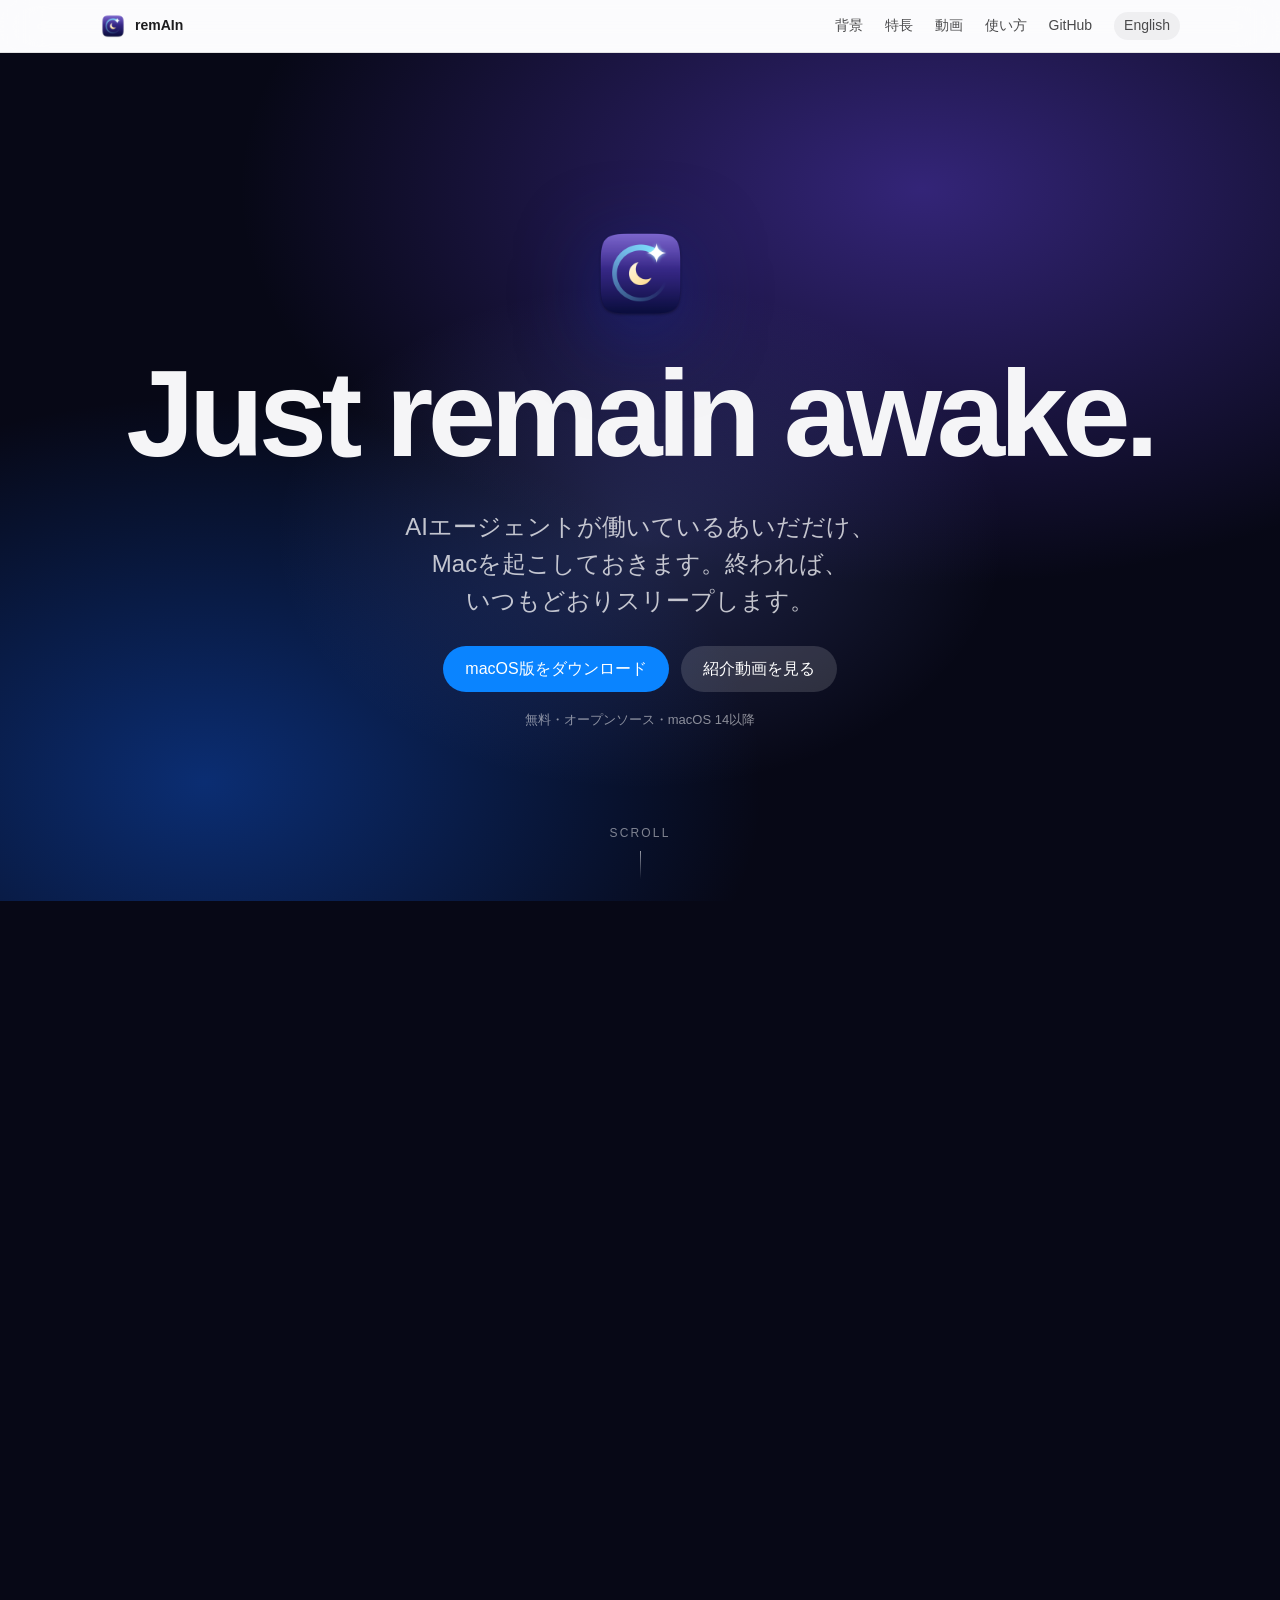
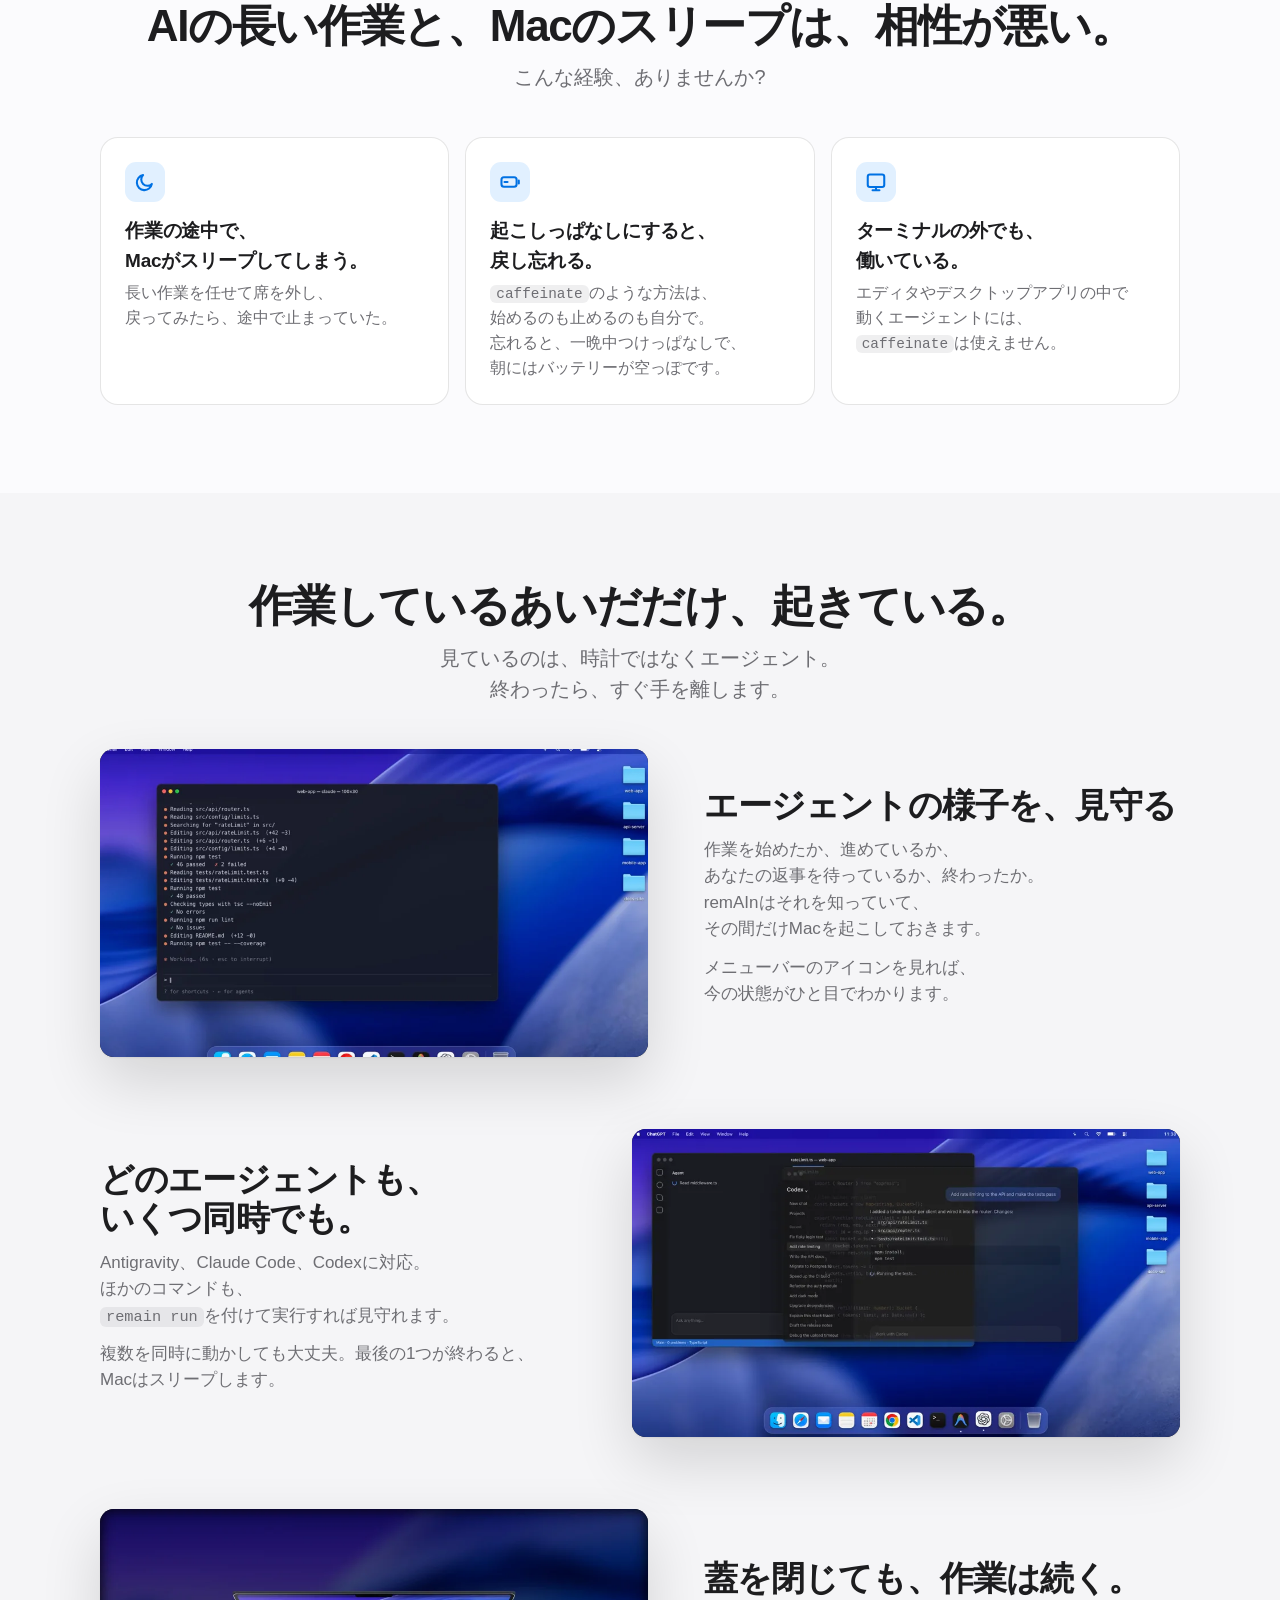
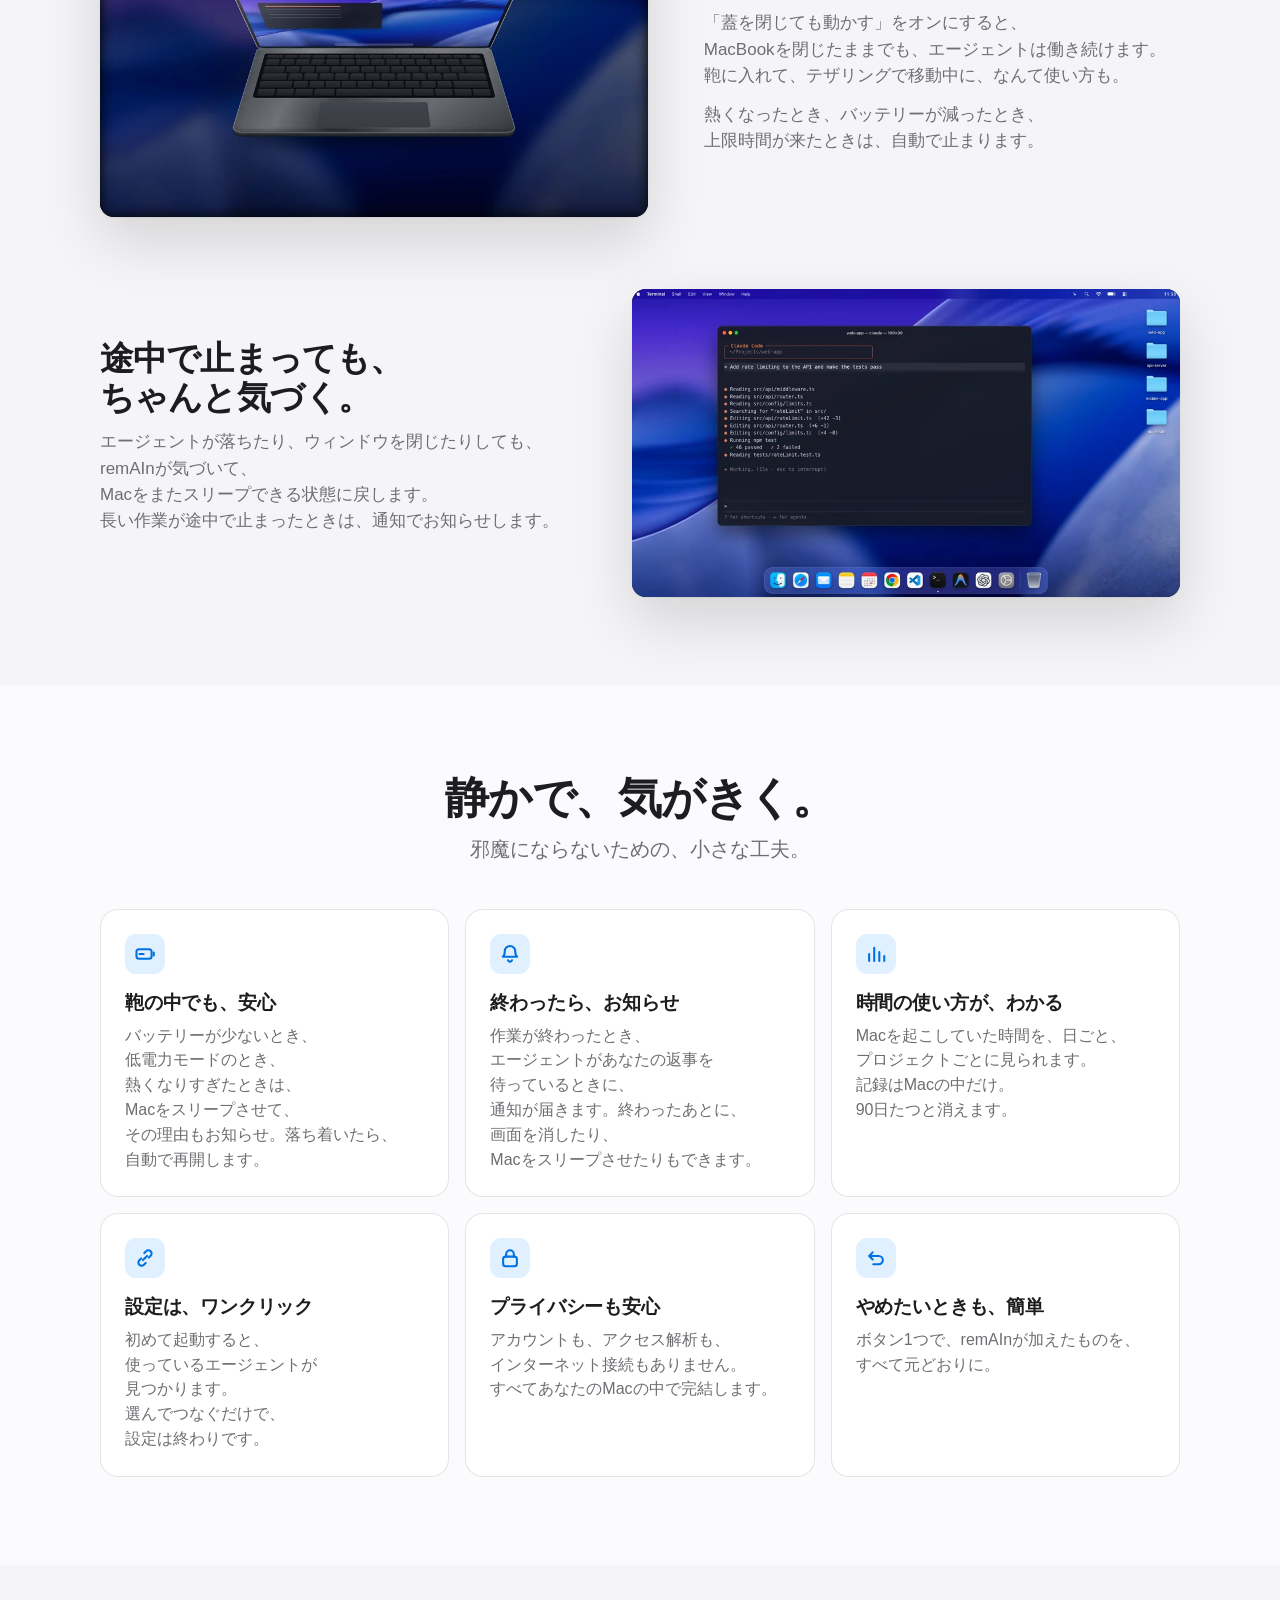
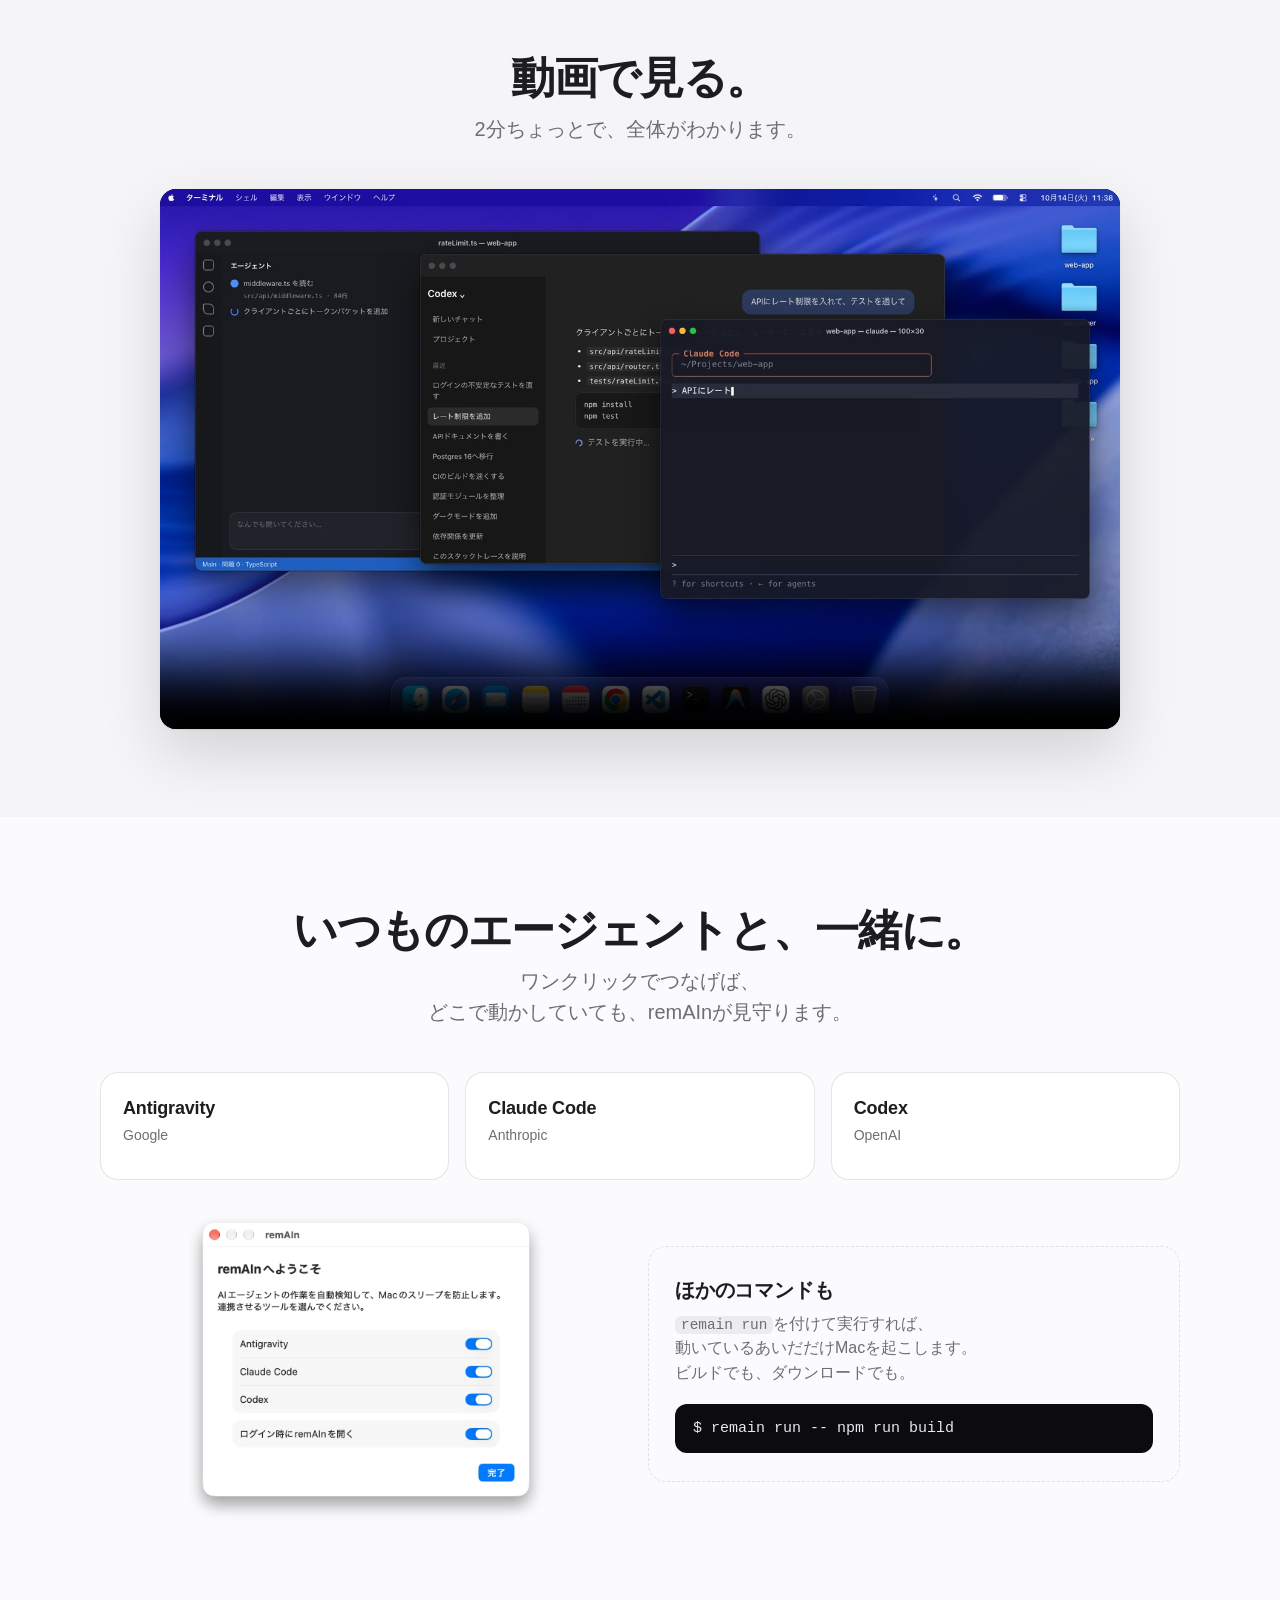
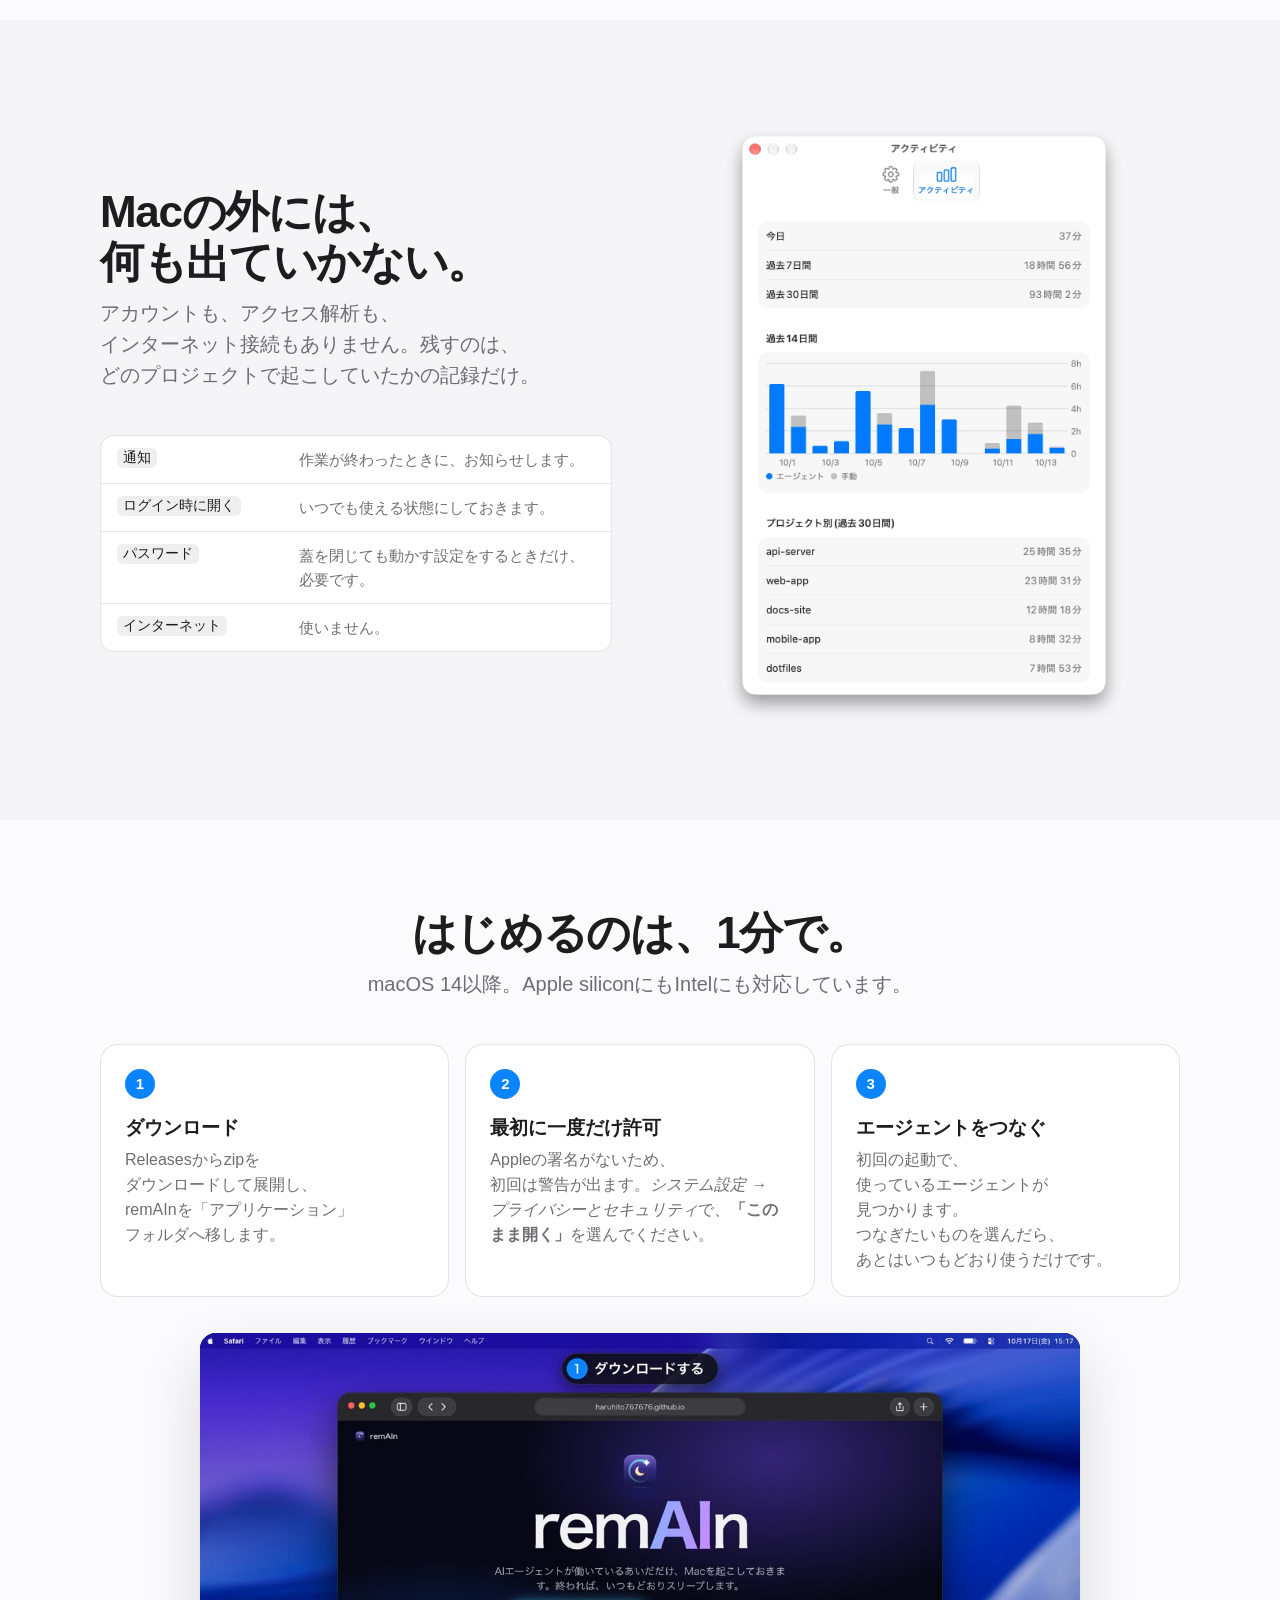
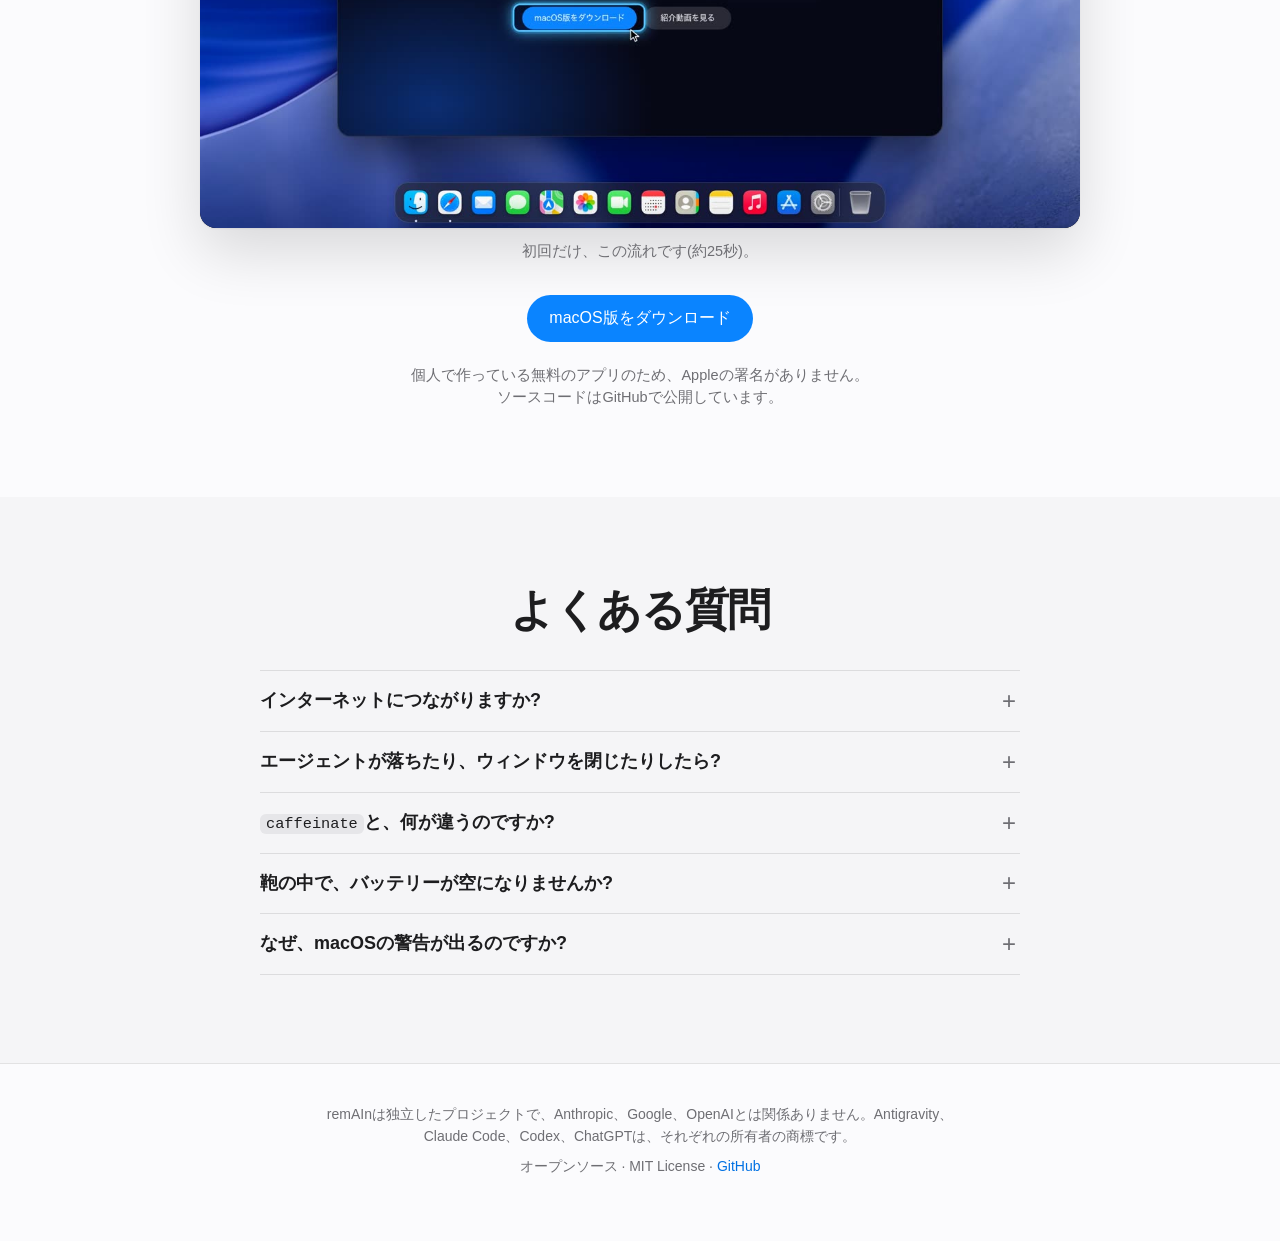
==== commit 1a2e0b22: "docs: show the first-time walkthrough in the README and in the install section of the site" ====
--- a/docs/ja/index.html
+++ b/docs/ja/index.html
@@ -125,6 +125,7 @@
     <div class="step"><h3>最初に一度だけ許可</h3><p><span class="ph">Appleの署名がないため、</span><span class="ph">初回は警告が出ます。</span><em>システム設定 → プライバシーとセキュリティ</em><span class="ph">で、</span><strong>「このまま開く」</strong><span class="ph">を選んでください。</span></p></div>
     <div class="step"><h3>エージェントをつなぐ</h3><p><span class="ph">初回の起動で、</span><span class="ph">使っているエージェントが見つかります。</span><span class="ph">つなぎたいものを選んだら、</span><span class="ph">あとはいつもどおり使うだけです。</span></p></div>
   </div>
+  <figure class="walk"><video data-autoplay muted loop playsinline preload="none" poster="../media/unsigned-ja.jpg" src="../media/unsigned-ja.mp4" aria-label="初めて開くときの流れ。ダウンロードして開き、警告で「完了」を押し、システム設定の「プライバシーとセキュリティ」で「このまま開く」を押して、Touch IDかパスワードで認証すると、開けます"></video><figcaption>初回だけ、この流れです(約25秒)。</figcaption></figure>
   <div class="cta" style="margin-top:32px"><a class="btn" data-download href="https://github.com/haruhito767676/remain/releases/latest">macOS版をダウンロード</a></div>
   <p class="fineprint"><span class="ph">個人で作っている無料のアプリのため、</span><span class="ph">Appleの署名がありません。</span><span class="ph">ソースコードはGitHubで公開しています。</span></p>
 </div></section>
--- a/docs/style.css
+++ b/docs/style.css
@@ -206,3 +206,8 @@
 /* paragraphs: no single word left alone on the last line */
 .card p, .feature p, .faq p, .agent p, .step p, .perm span, .fineprint, .privacy .sub, .hero .lead { text-wrap: pretty; }
 .nb { white-space: nowrap; }
+
+/* the first-time walkthrough in the install section */
+.walk { max-width: 880px; margin: 36px auto 0; text-align: center; }
+.walk video { width: 100%; height: auto; border-radius: 16px; box-shadow: var(--shadow); background: #000; display: block; }
+.walk figcaption { margin-top: 12px; color: var(--muted); font-size: 14.5px; }
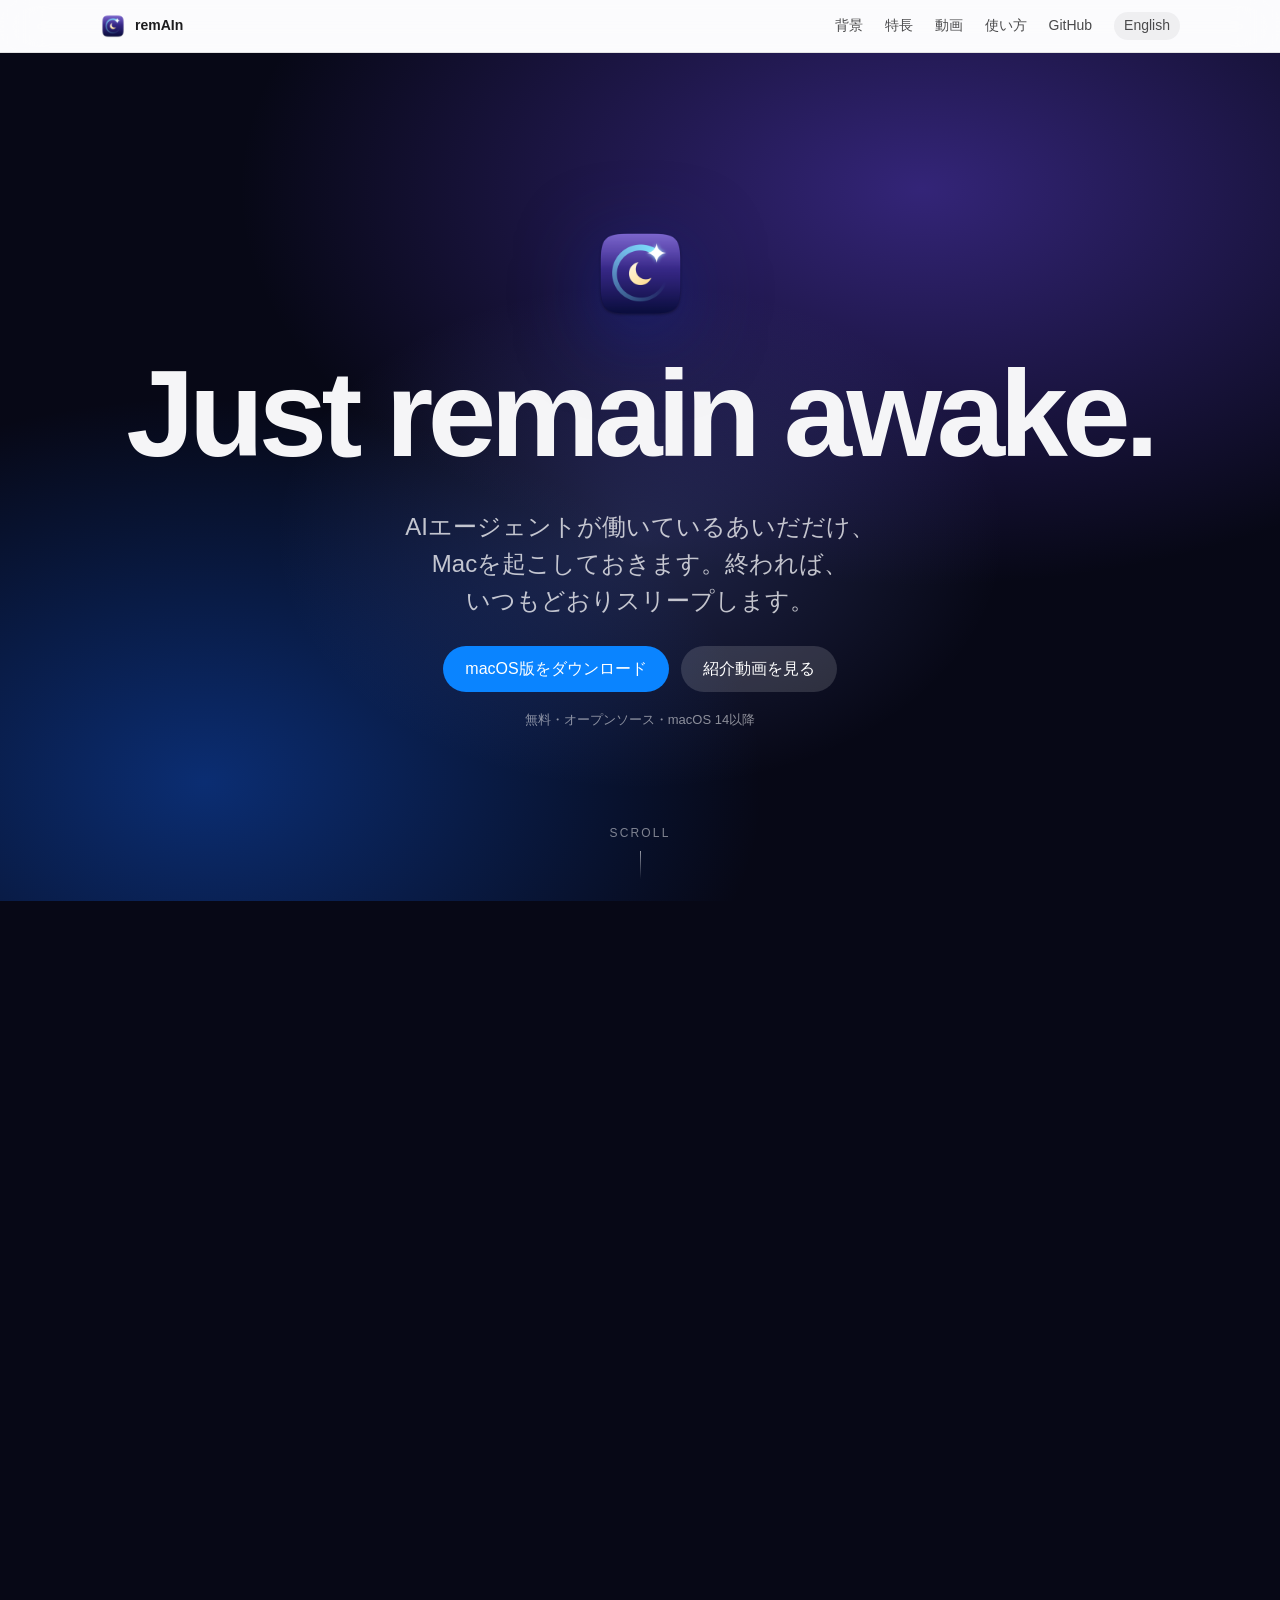
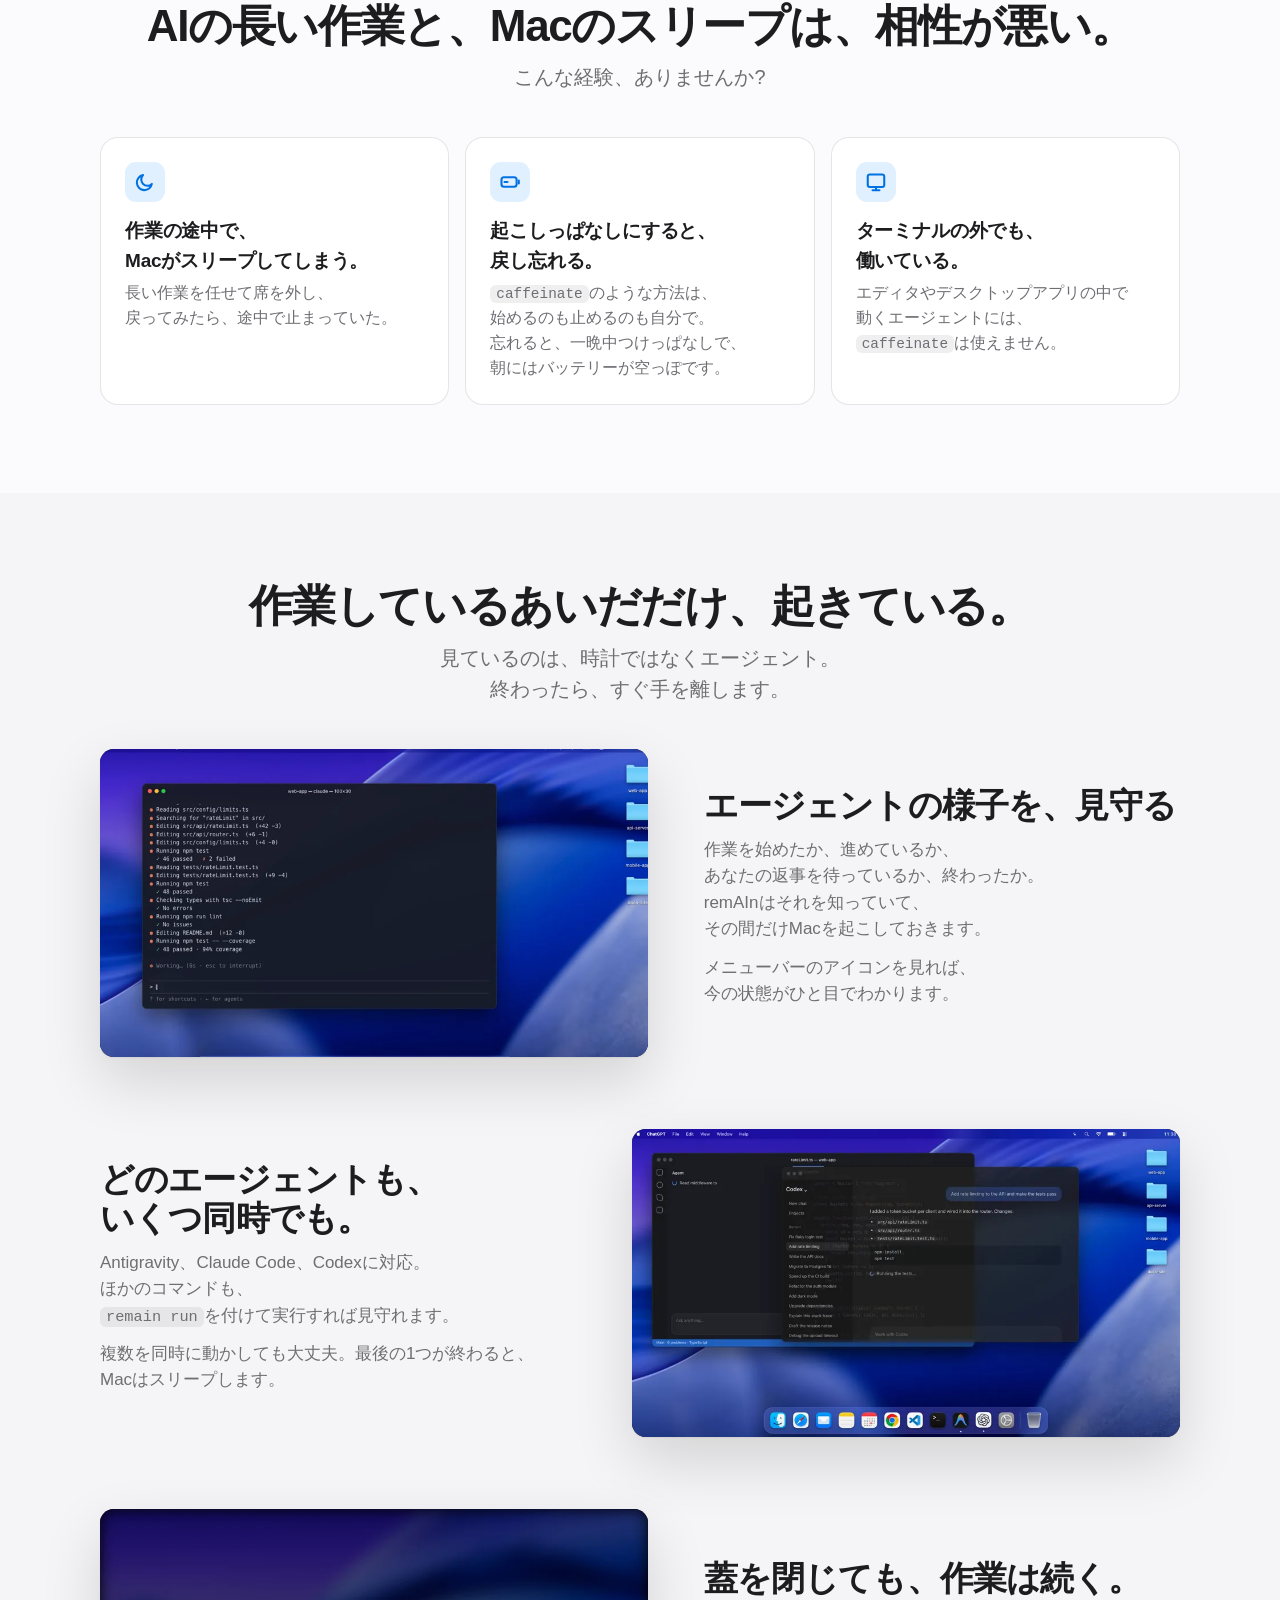
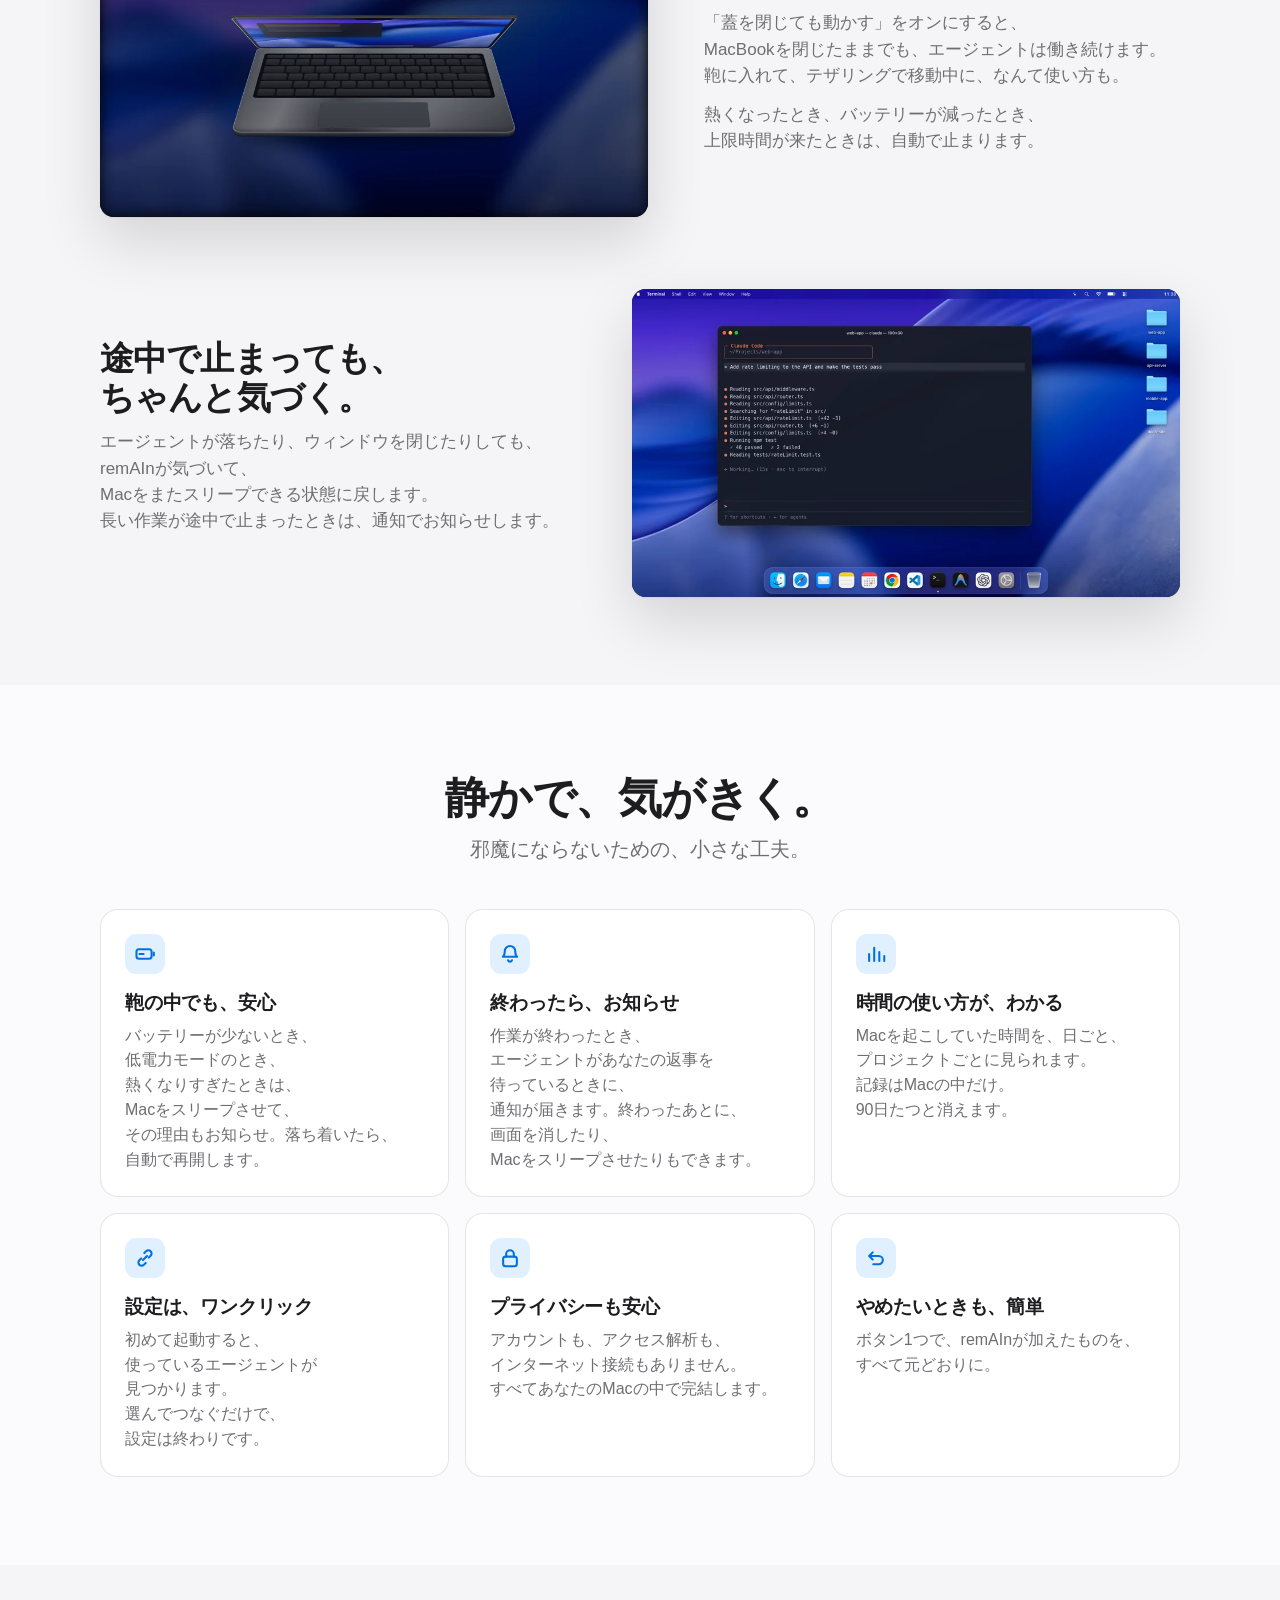
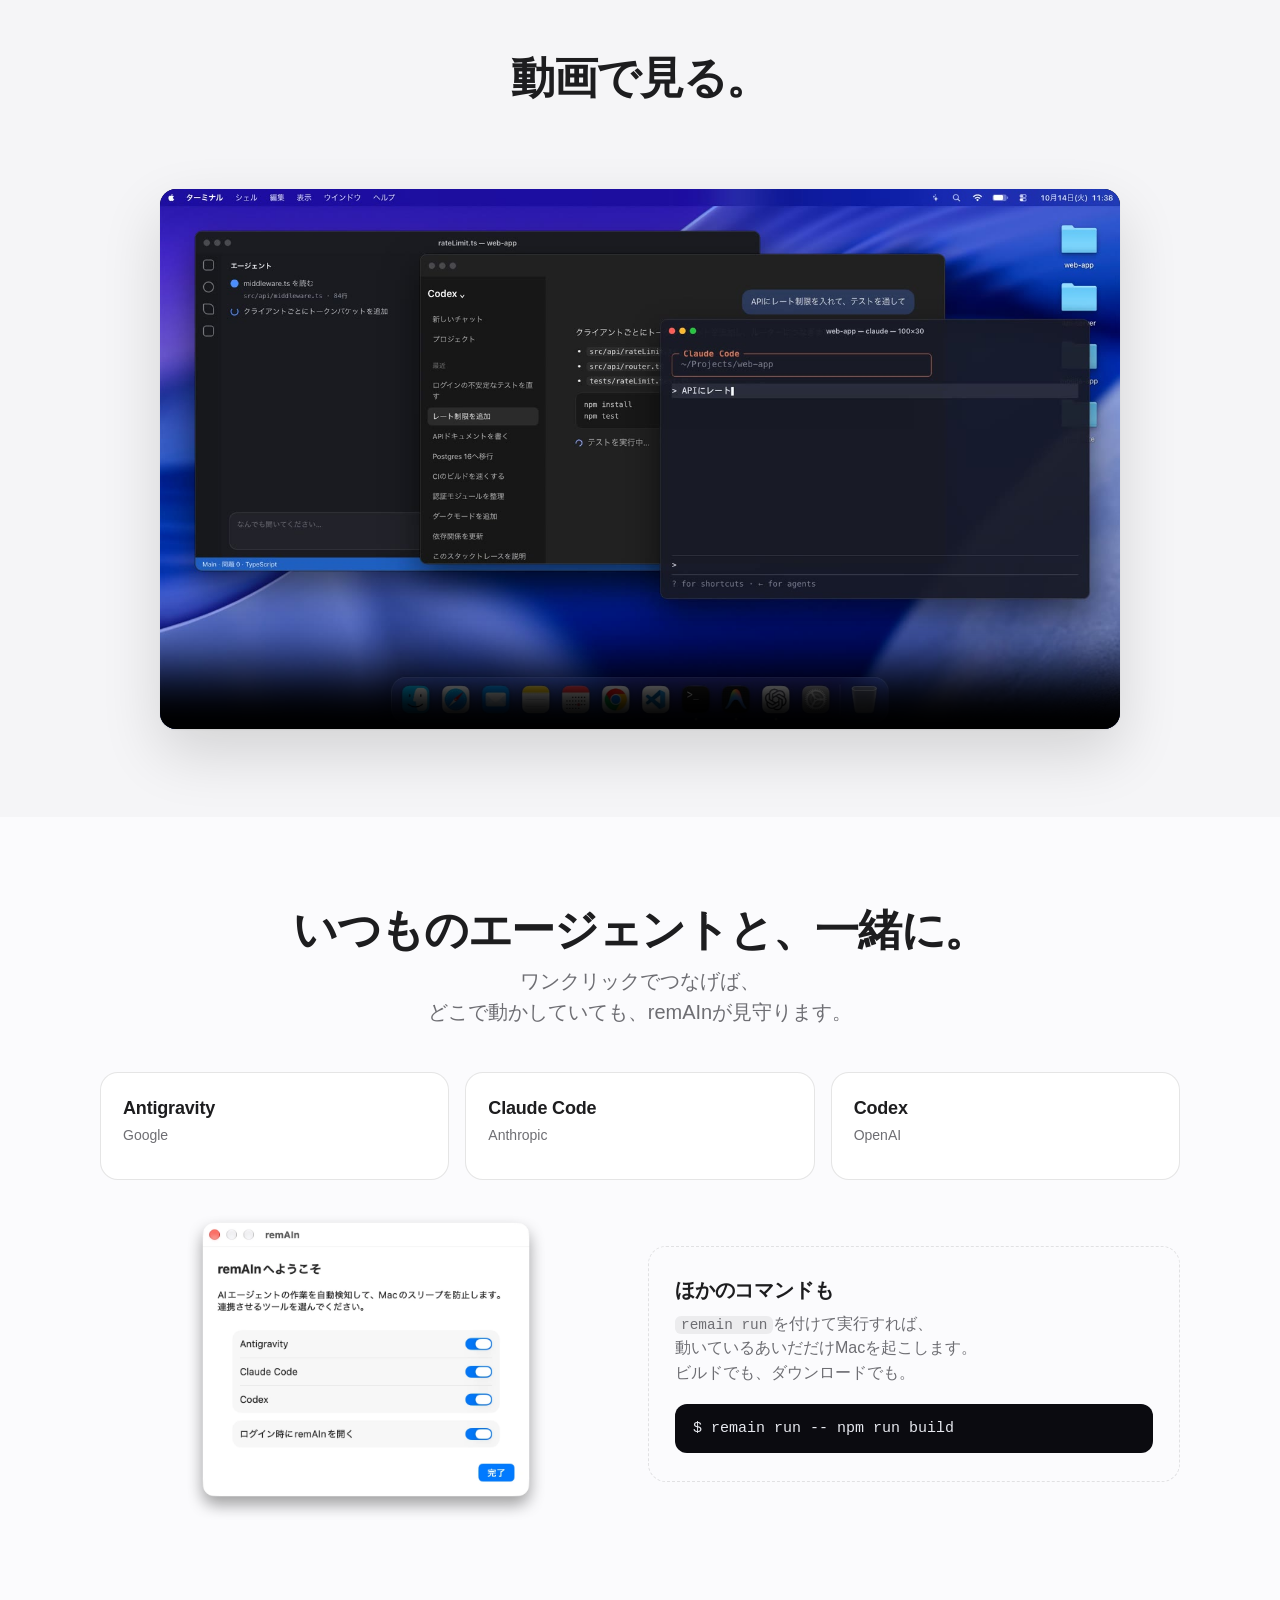
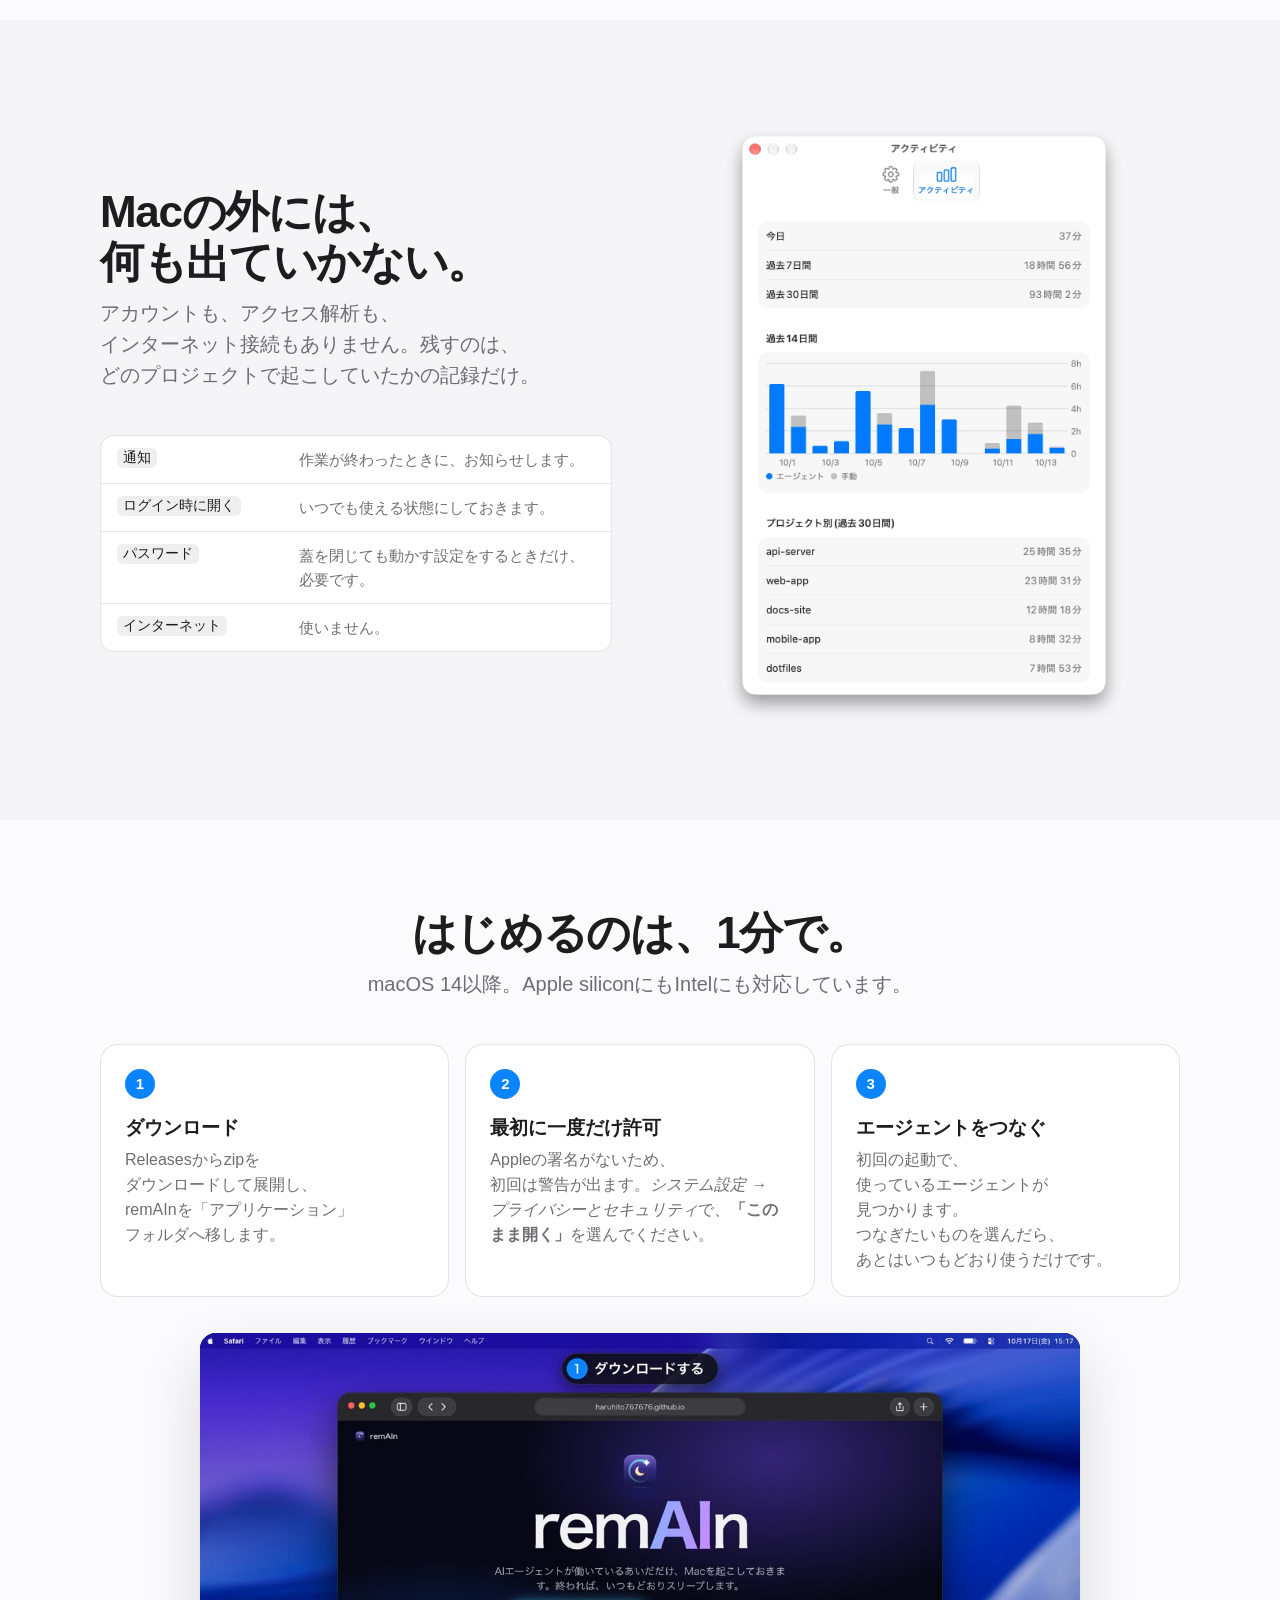
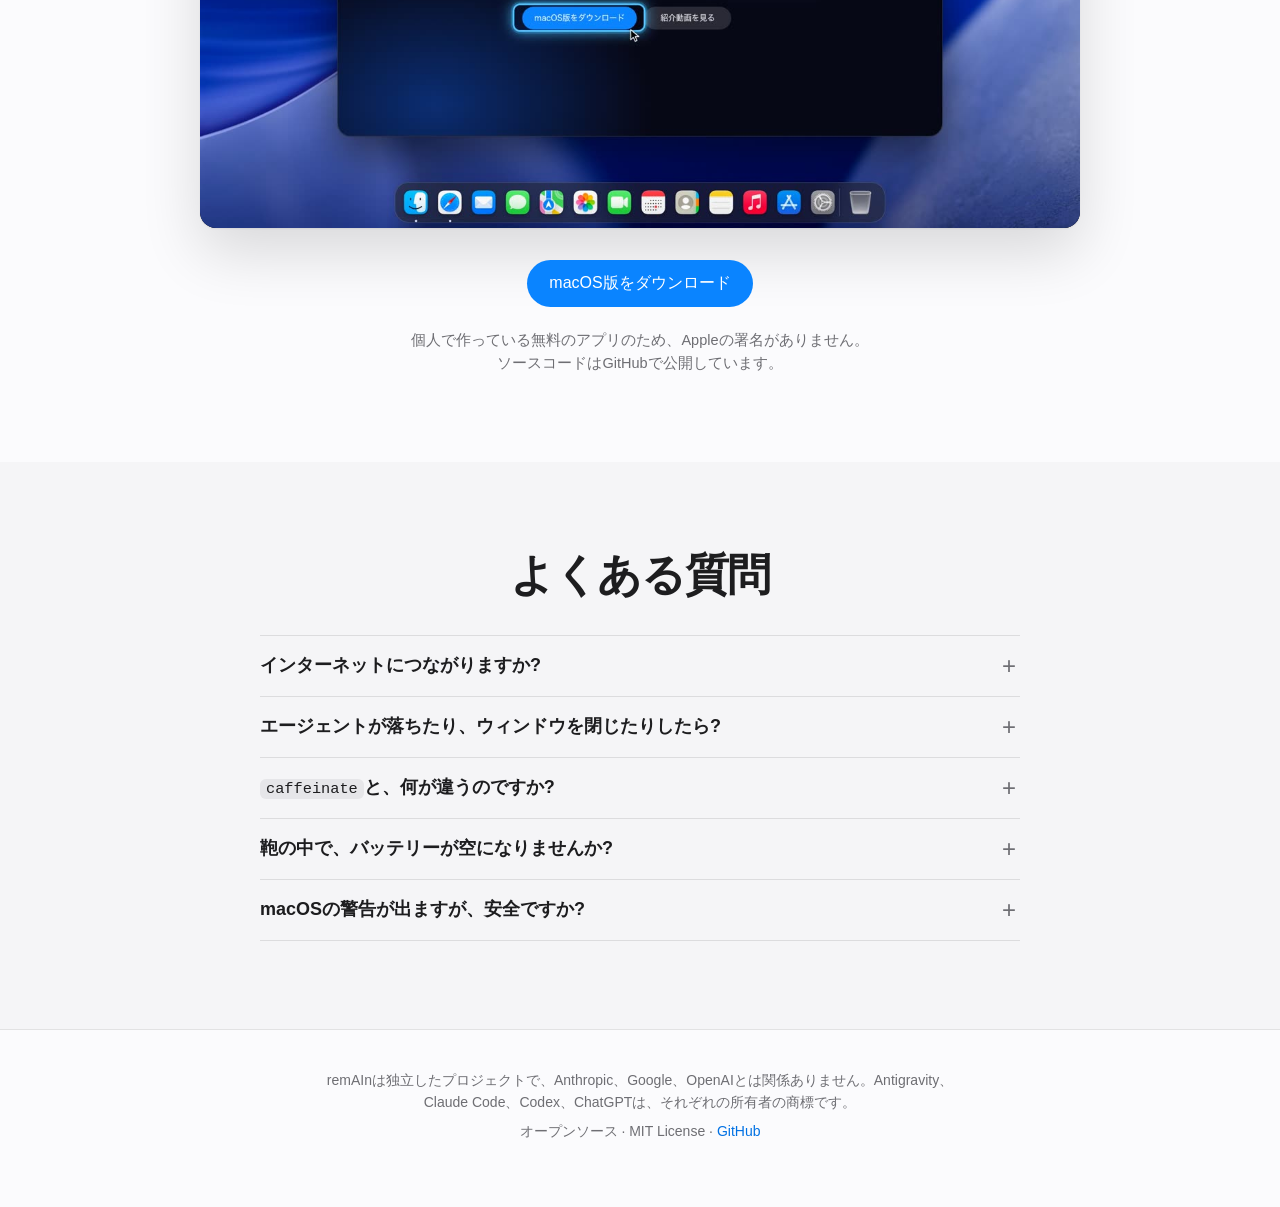
==== commit 787a3b53: "feat: update warning message for macOS app safety and clarify signing status" ====
--- a/docs/ja/index.html
+++ b/docs/ja/index.html
@@ -85,7 +85,7 @@
 
 <section id="video" class="alt"><div class="wrap">
   <h2><span class="ph">動画で見る。</span></h2>
-  <p class="sub"><span class="ph">2分ちょっとで、</span><span class="ph">全体がわかります。</span></p>
+  <p class="sub"><span class="ph"></span><span class="ph"></span></p>
   <div class="video"><video controls playsinline preload="none" poster="../media/poster-ja.jpg" src="../media/intro-ja.mp4"></video></div>
 </div></section>
 
@@ -125,7 +125,7 @@
     <div class="step"><h3>最初に一度だけ許可</h3><p><span class="ph">Appleの署名がないため、</span><span class="ph">初回は警告が出ます。</span><em>システム設定 → プライバシーとセキュリティ</em><span class="ph">で、</span><strong>「このまま開く」</strong><span class="ph">を選んでください。</span></p></div>
     <div class="step"><h3>エージェントをつなぐ</h3><p><span class="ph">初回の起動で、</span><span class="ph">使っているエージェントが見つかります。</span><span class="ph">つなぎたいものを選んだら、</span><span class="ph">あとはいつもどおり使うだけです。</span></p></div>
   </div>
-  <figure class="walk"><video data-autoplay muted loop playsinline preload="none" poster="../media/unsigned-ja.jpg" src="../media/unsigned-ja.mp4" aria-label="初めて開くときの流れ。ダウンロードして開き、警告で「完了」を押し、システム設定の「プライバシーとセキュリティ」で「このまま開く」を押して、Touch IDかパスワードで認証すると、開けます"></video><figcaption>初回だけ、この流れです(約25秒)。</figcaption></figure>
+  <figure class="walk"><video data-autoplay muted loop playsinline preload="none" poster="../media/unsigned-ja.jpg" src="../media/unsigned-ja.mp4" aria-label="初めて開くときの流れ。ダウンロードして開き、警告で「完了」を押し、システム設定の「プライバシーとセキュリティ」で「このまま開く」を押して、Touch IDかパスワードで認証すると、開けます"></video><figcaption></figcaption></figure>
   <div class="cta" style="margin-top:32px"><a class="btn" data-download href="https://github.com/haruhito767676/remain/releases/latest">macOS版をダウンロード</a></div>
   <p class="fineprint"><span class="ph">個人で作っている無料のアプリのため、</span><span class="ph">Appleの署名がありません。</span><span class="ph">ソースコードはGitHubで公開しています。</span></p>
 </div></section>
@@ -137,7 +137,7 @@
     <details><summary><span class="ph">エージェントが落ちたり、</span><span class="ph">ウィンドウを閉じたりしたら?</span></summary><p><span class="ph">remAInが気づいて、</span><span class="ph">Macをまたスリープできる状態に戻します。</span><span class="ph">長い作業だったときは、</span><span class="ph">通知でお知らせします。</span><span class="ph">自分で止めたときは、</span><span class="ph">何も出ません。</span></p></details>
     <details><summary><span class="ph"><code>caffeinate</code>と、</span><span class="ph">何が違うのですか?</span></summary><p><span class="ph"><code>caffeinate</code>は、</span><span class="ph">始めるのも止めるのも自分でやる道具です。</span><span class="ph">remAInは、</span><span class="ph">エージェントの動きを見て、</span><span class="ph">自動で起こし、</span><span class="ph">自動で手を離します。</span><span class="ph">エディタやデスクトップアプリの中のエージェントにも使えます。</span></p></details>
     <details><summary><span class="ph">鞄の中で、</span><span class="ph">バッテリーが空になりませんか?</span></summary><p><span class="ph">バッテリーが少ないとき、</span><span class="ph">低電力モードのとき、</span><span class="ph">熱くなりすぎたときは、</span><span class="ph">スリープさせます。</span><span class="ph">蓋を閉じても動かす設定は、</span><span class="ph">最初はオフで、</span><span class="ph">上限時間もあります。</span></p></details>
-    <details><summary><span class="ph">なぜ、</span><span class="ph">macOSの警告が出るのですか?</span></summary><p><span class="ph">Appleの署名がないためです。</span><em>システム設定 → プライバシーとセキュリティ</em><span class="ph">で一度だけ許可すれば、</span><span class="ph">次からは出ません。</span></p></details>
+    <details><summary><span class="ph">macOSの警告が出ますが、</span><span class="ph">安全ですか?</span></summary><p><span class="ph">remAInは、</span><span class="ph">インターネットにつながらず、</span><span class="ph">アカウントも、</span><span class="ph">アクセス解析もありません。</span><span class="ph">ソースコードも、</span><span class="ph">GitHubで公開しています。</span></p><p><span class="ph">警告が出るのは、</span><span class="ph">Appleの署名がないためです。</span><span class="ph">個人で作っている無料のアプリで、</span><span class="ph">署名には有料の登録が必要なので、</span><span class="ph">つけていません。</span><span class="ph">危険だと判断されたわけではありません。</span></p><p><em>システム設定 → プライバシーとセキュリティ</em><span class="ph">で一度だけ許可すれば、</span><span class="ph">次からは出ません。</span></p></details>
   </div>
 </div></section>
 </main>
